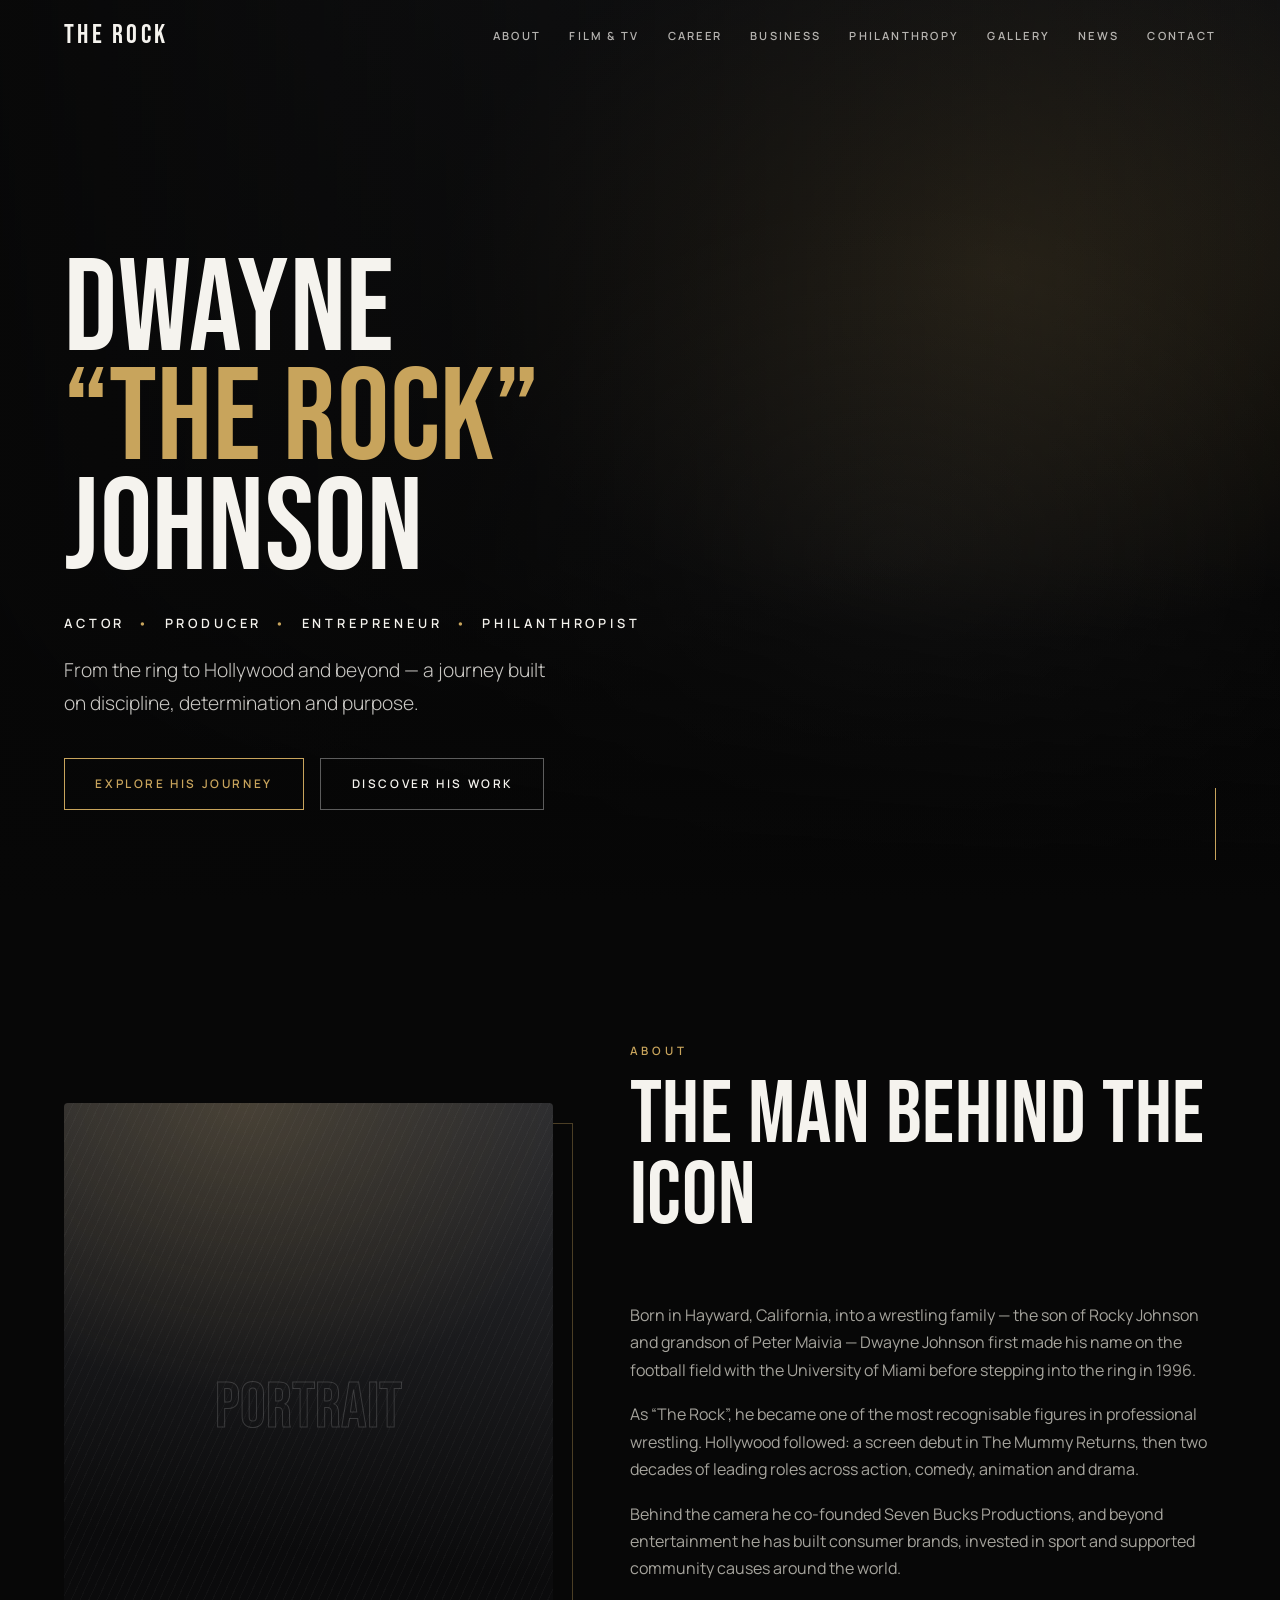
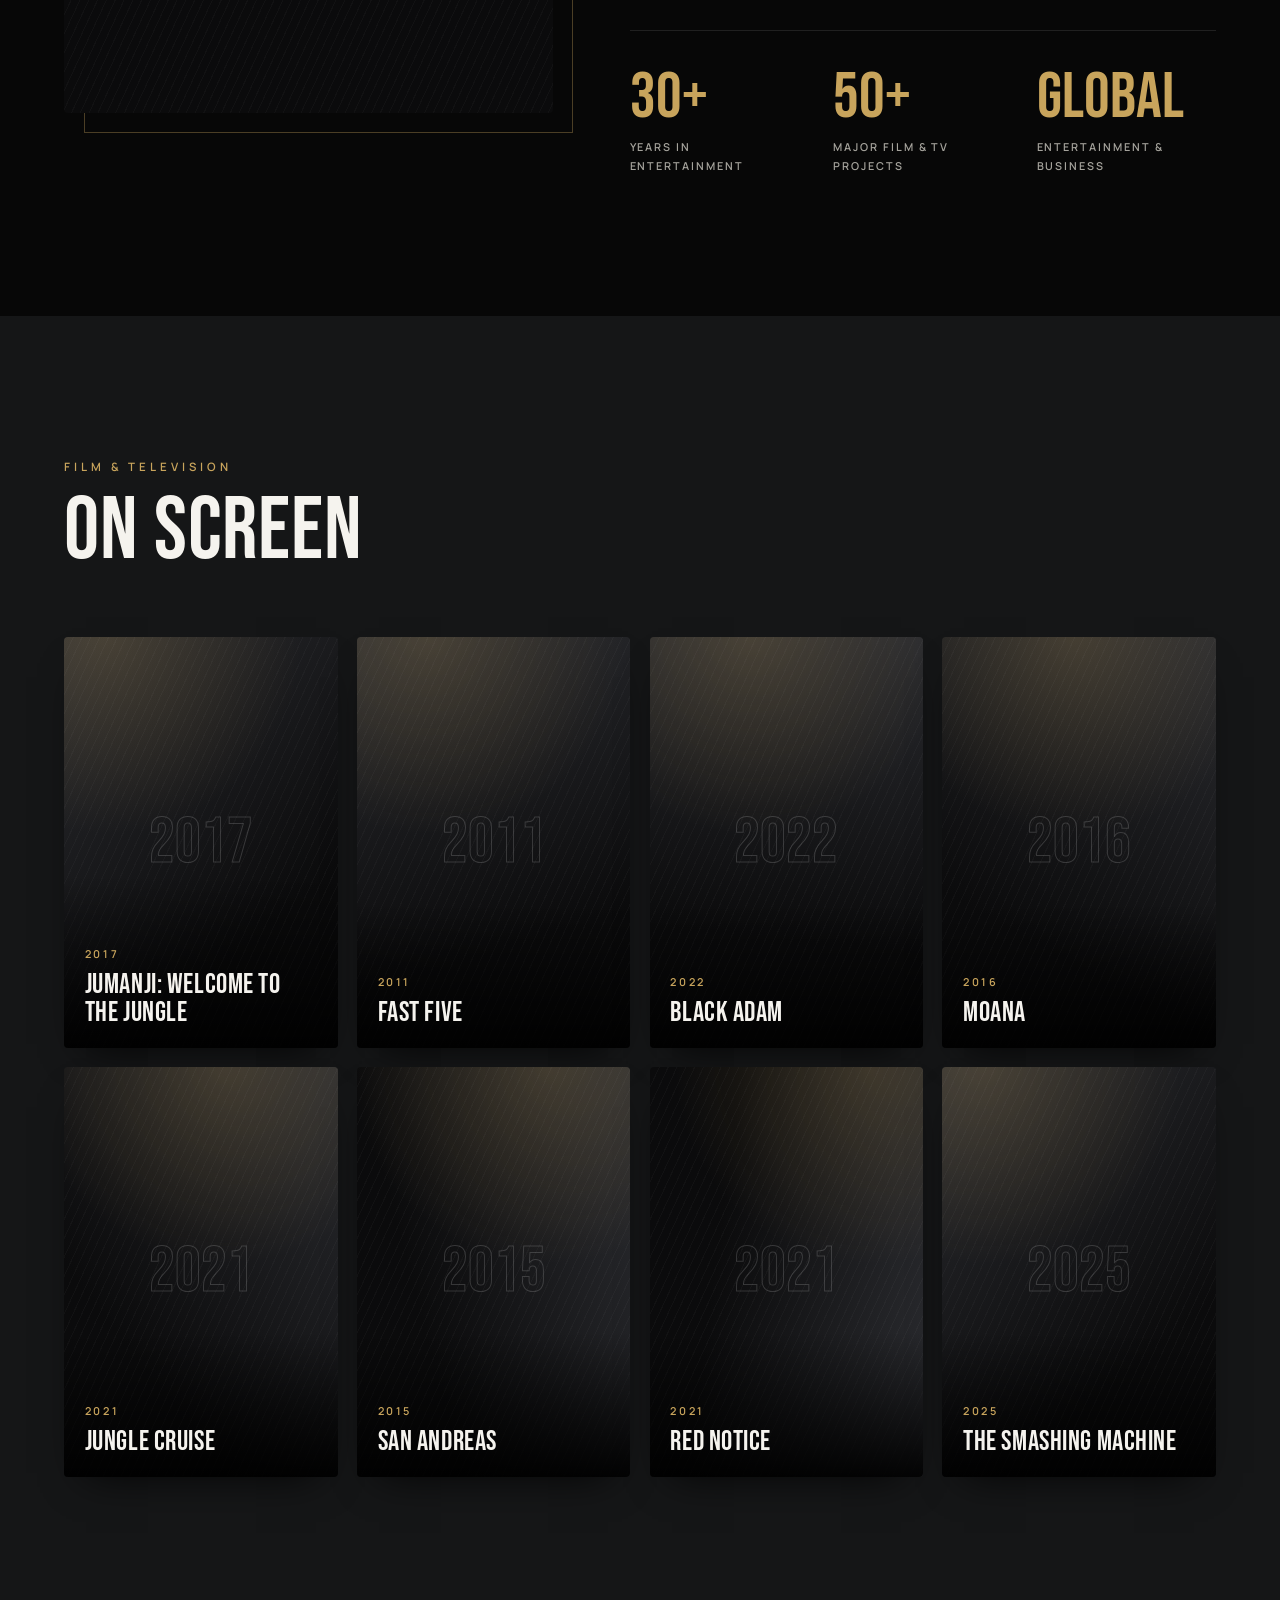
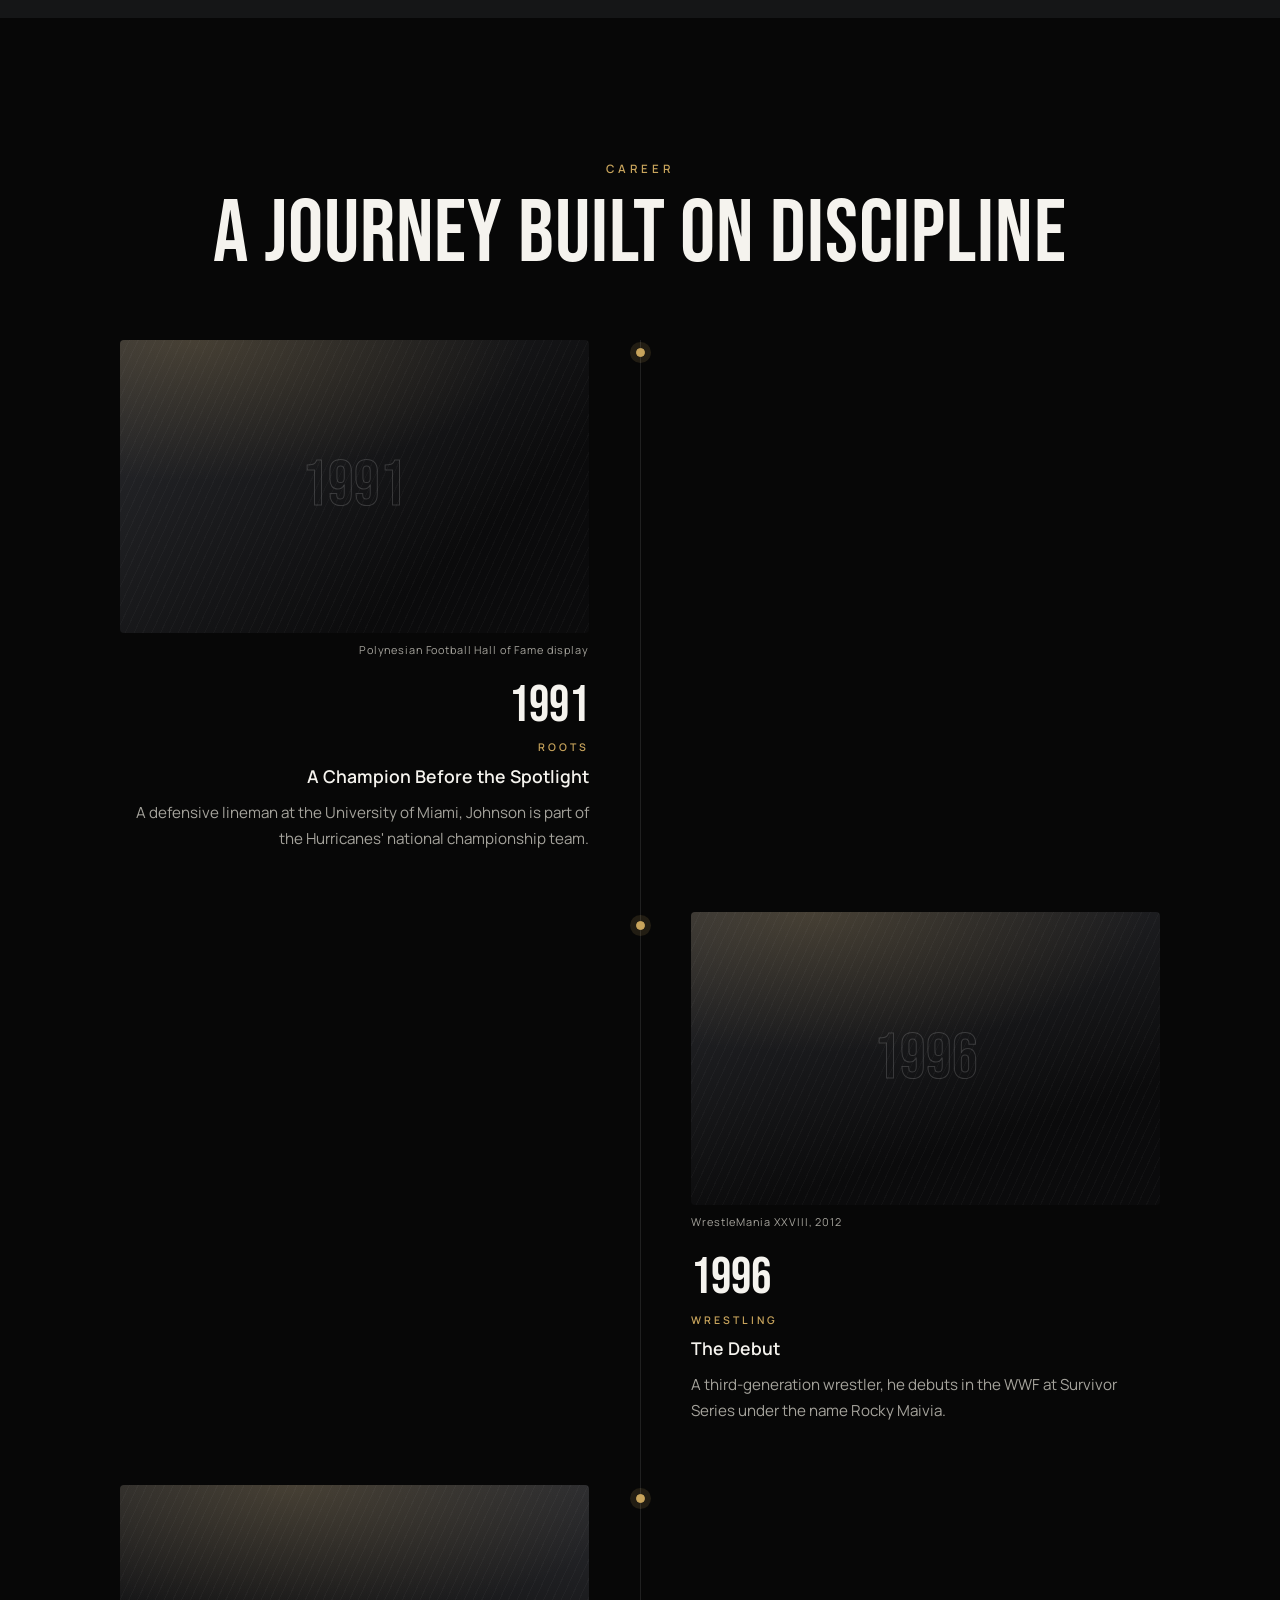
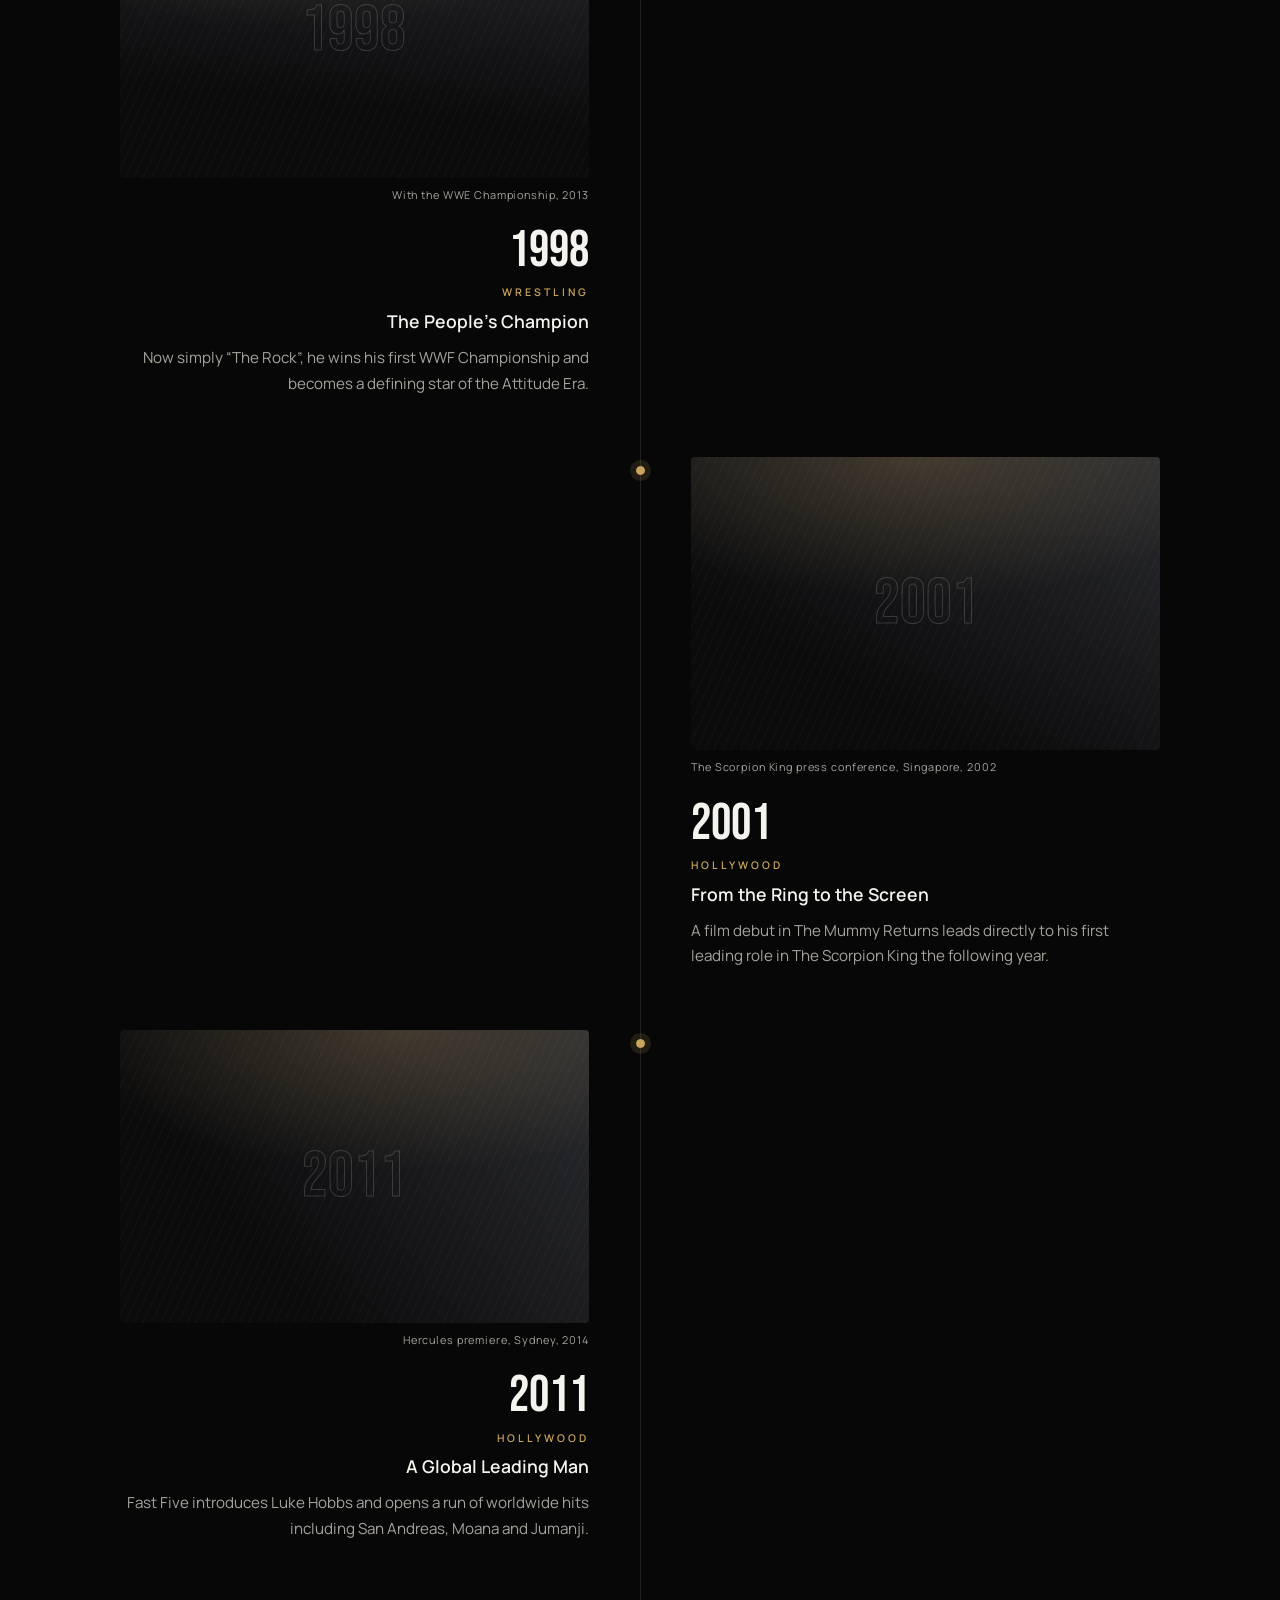
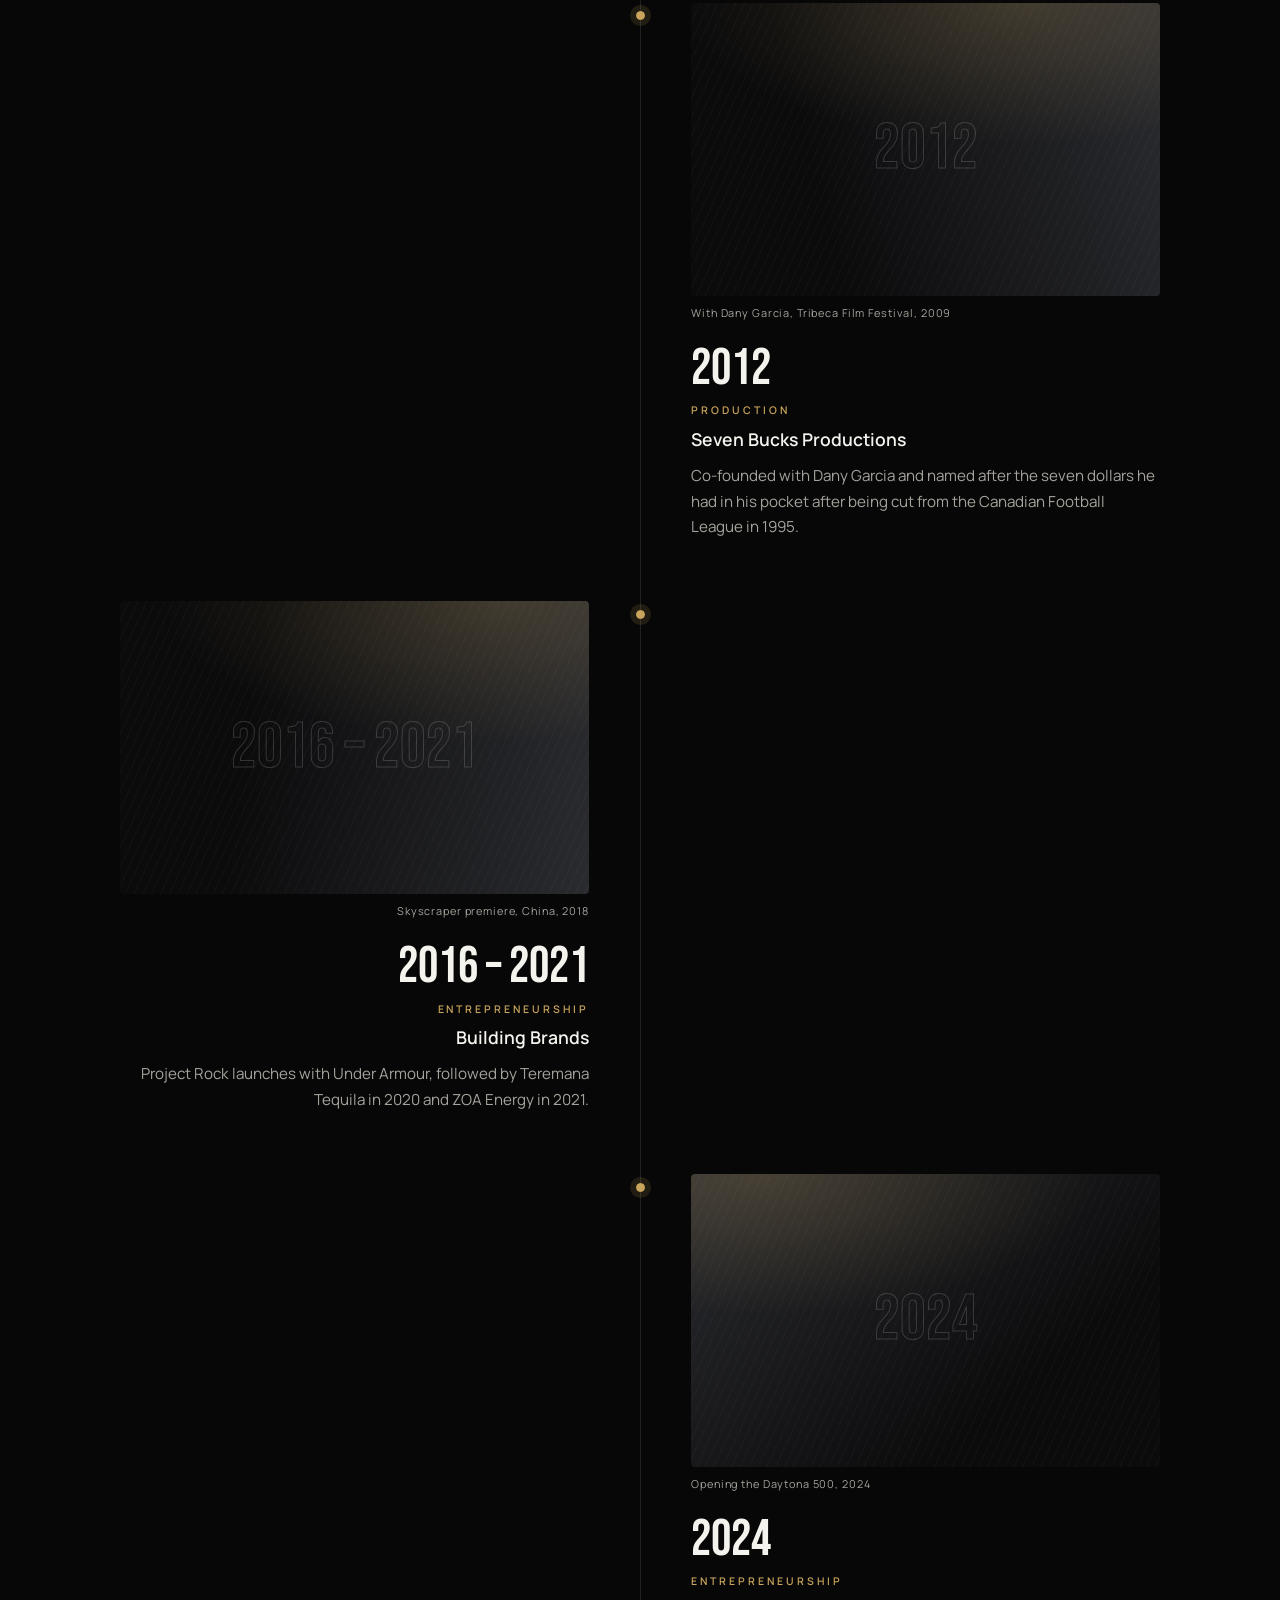
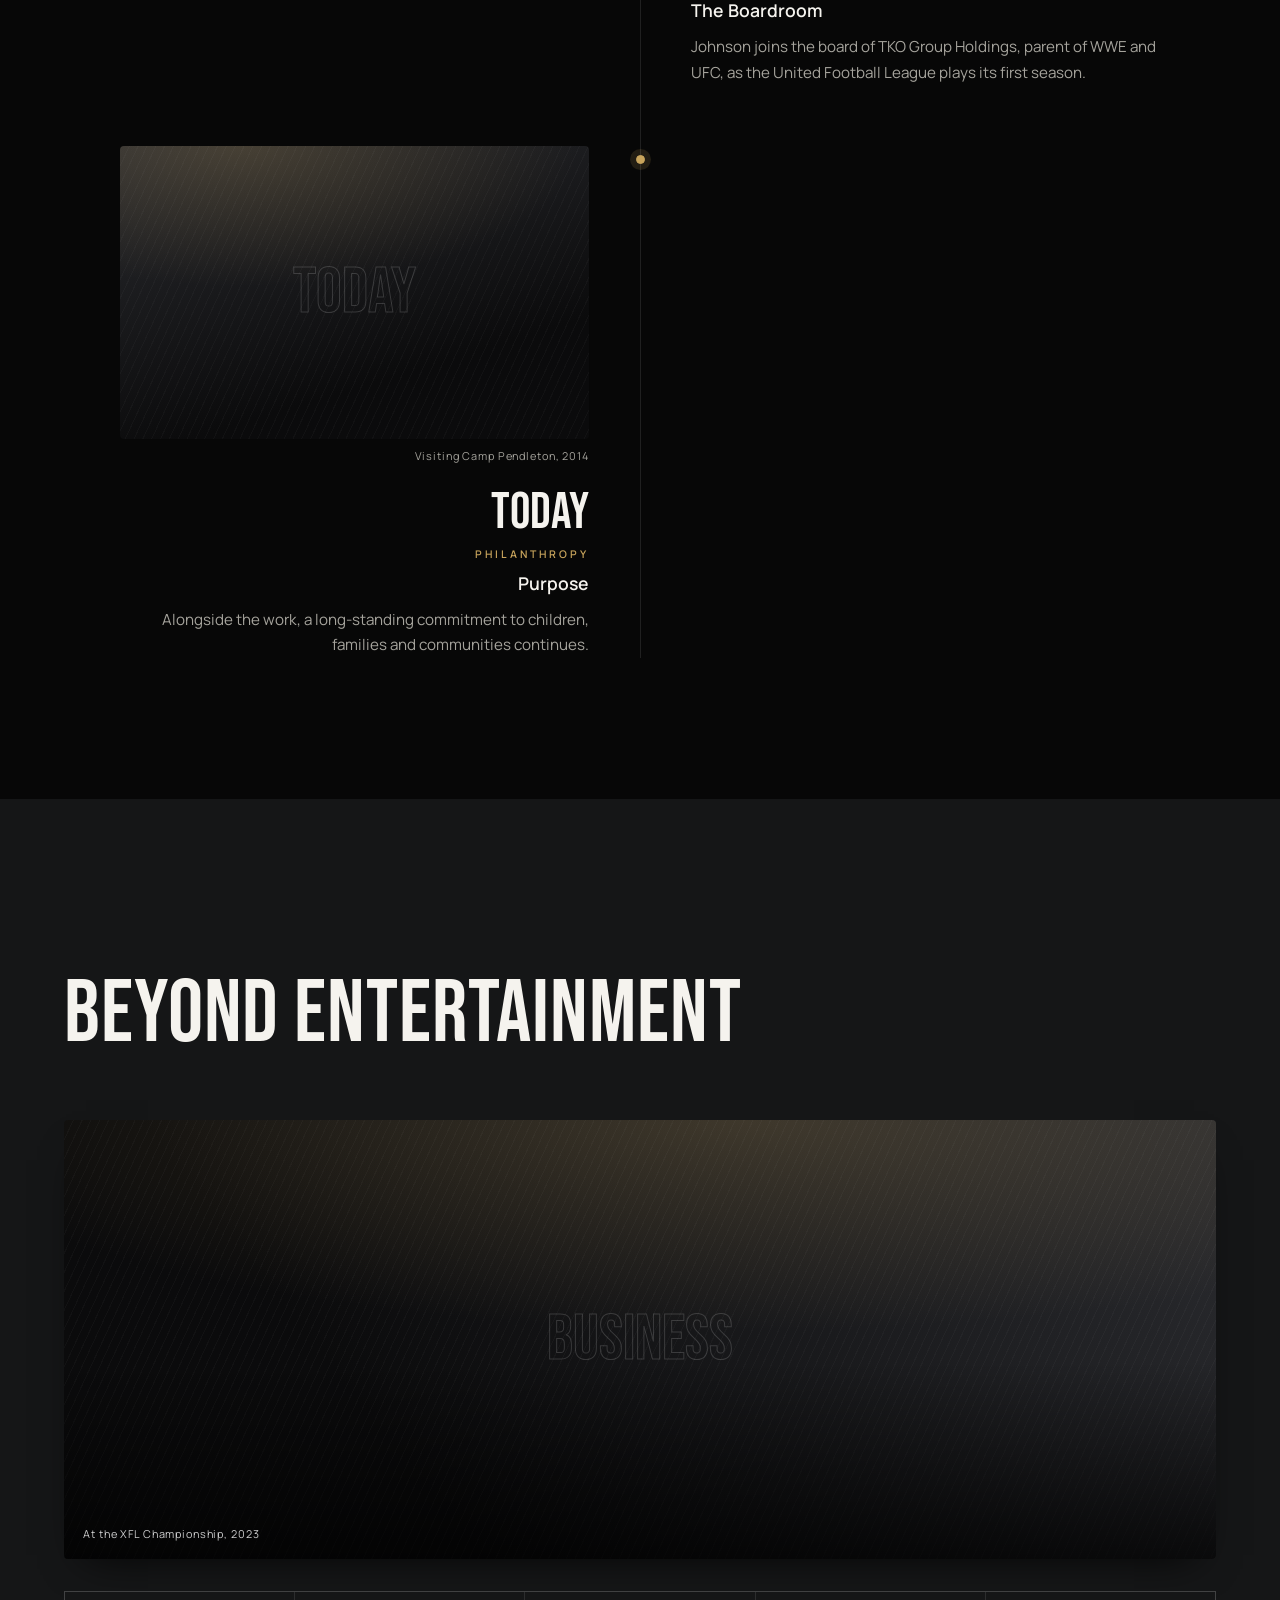
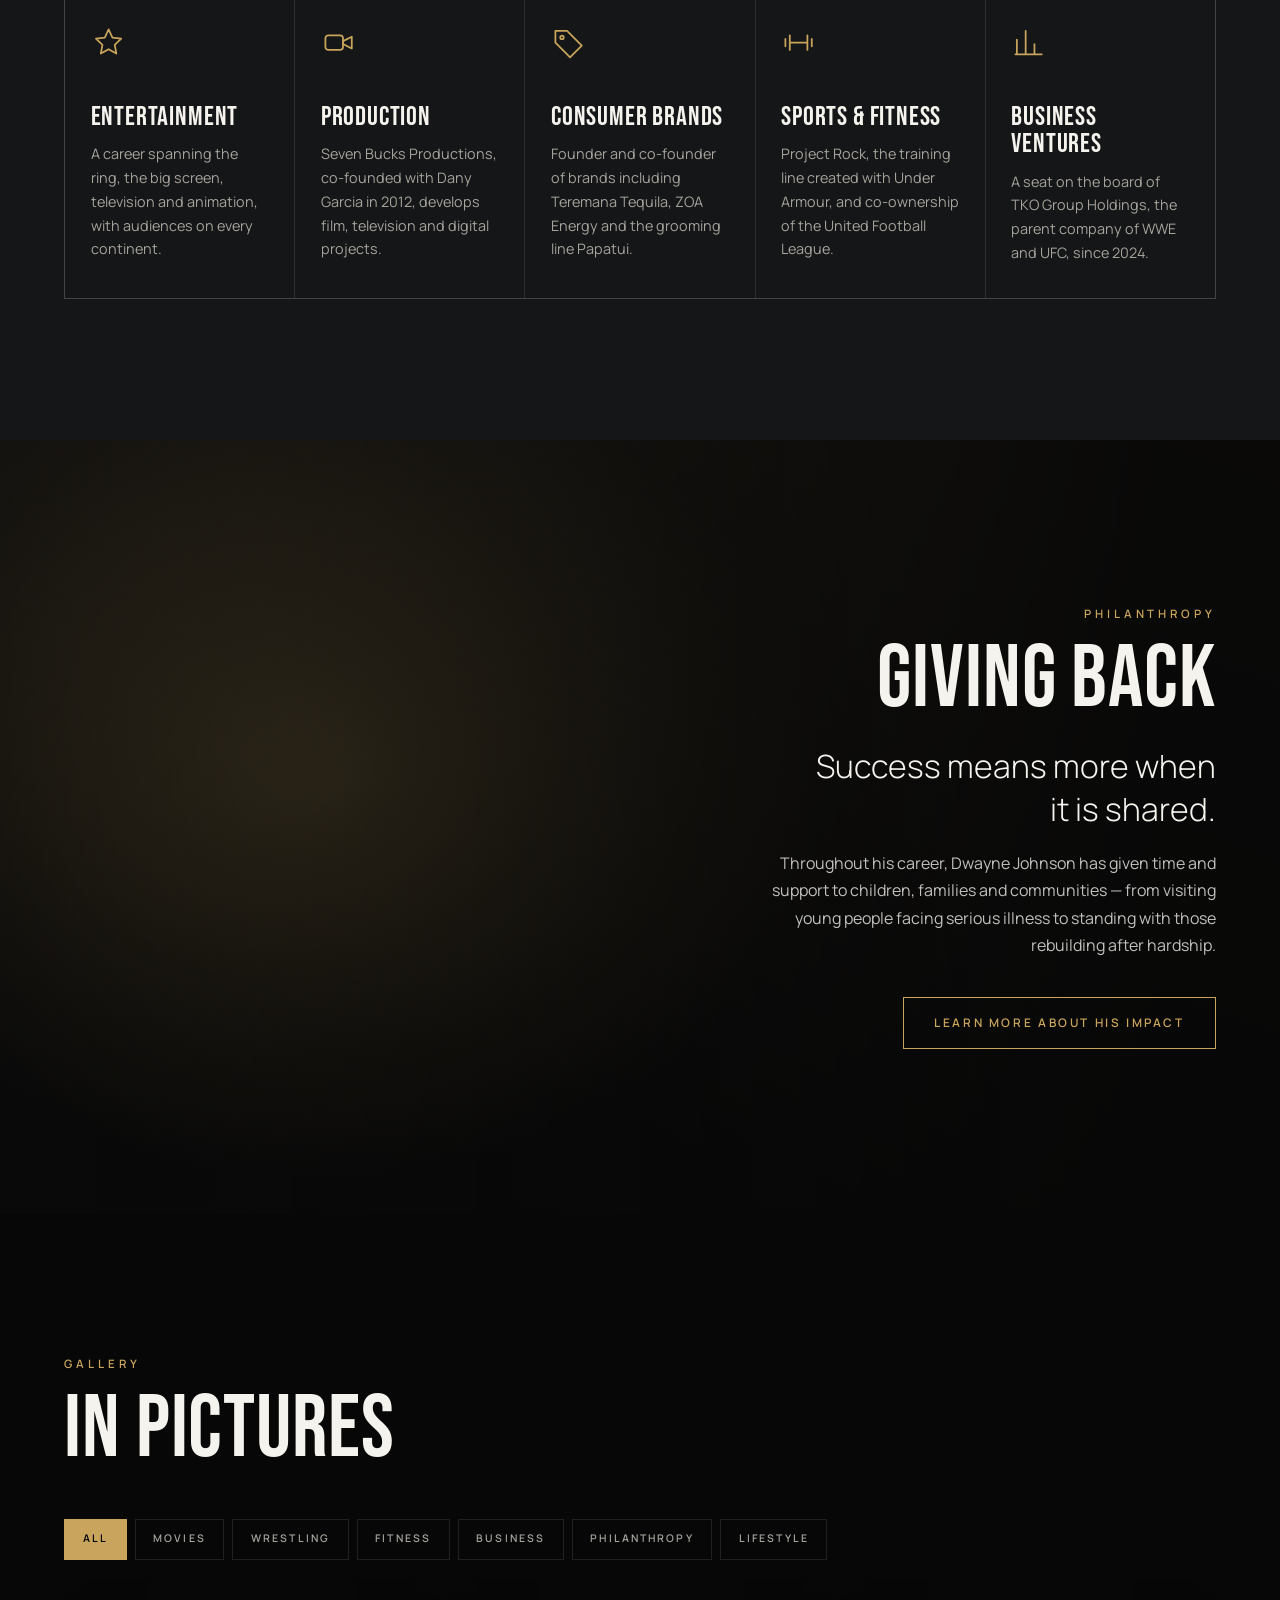
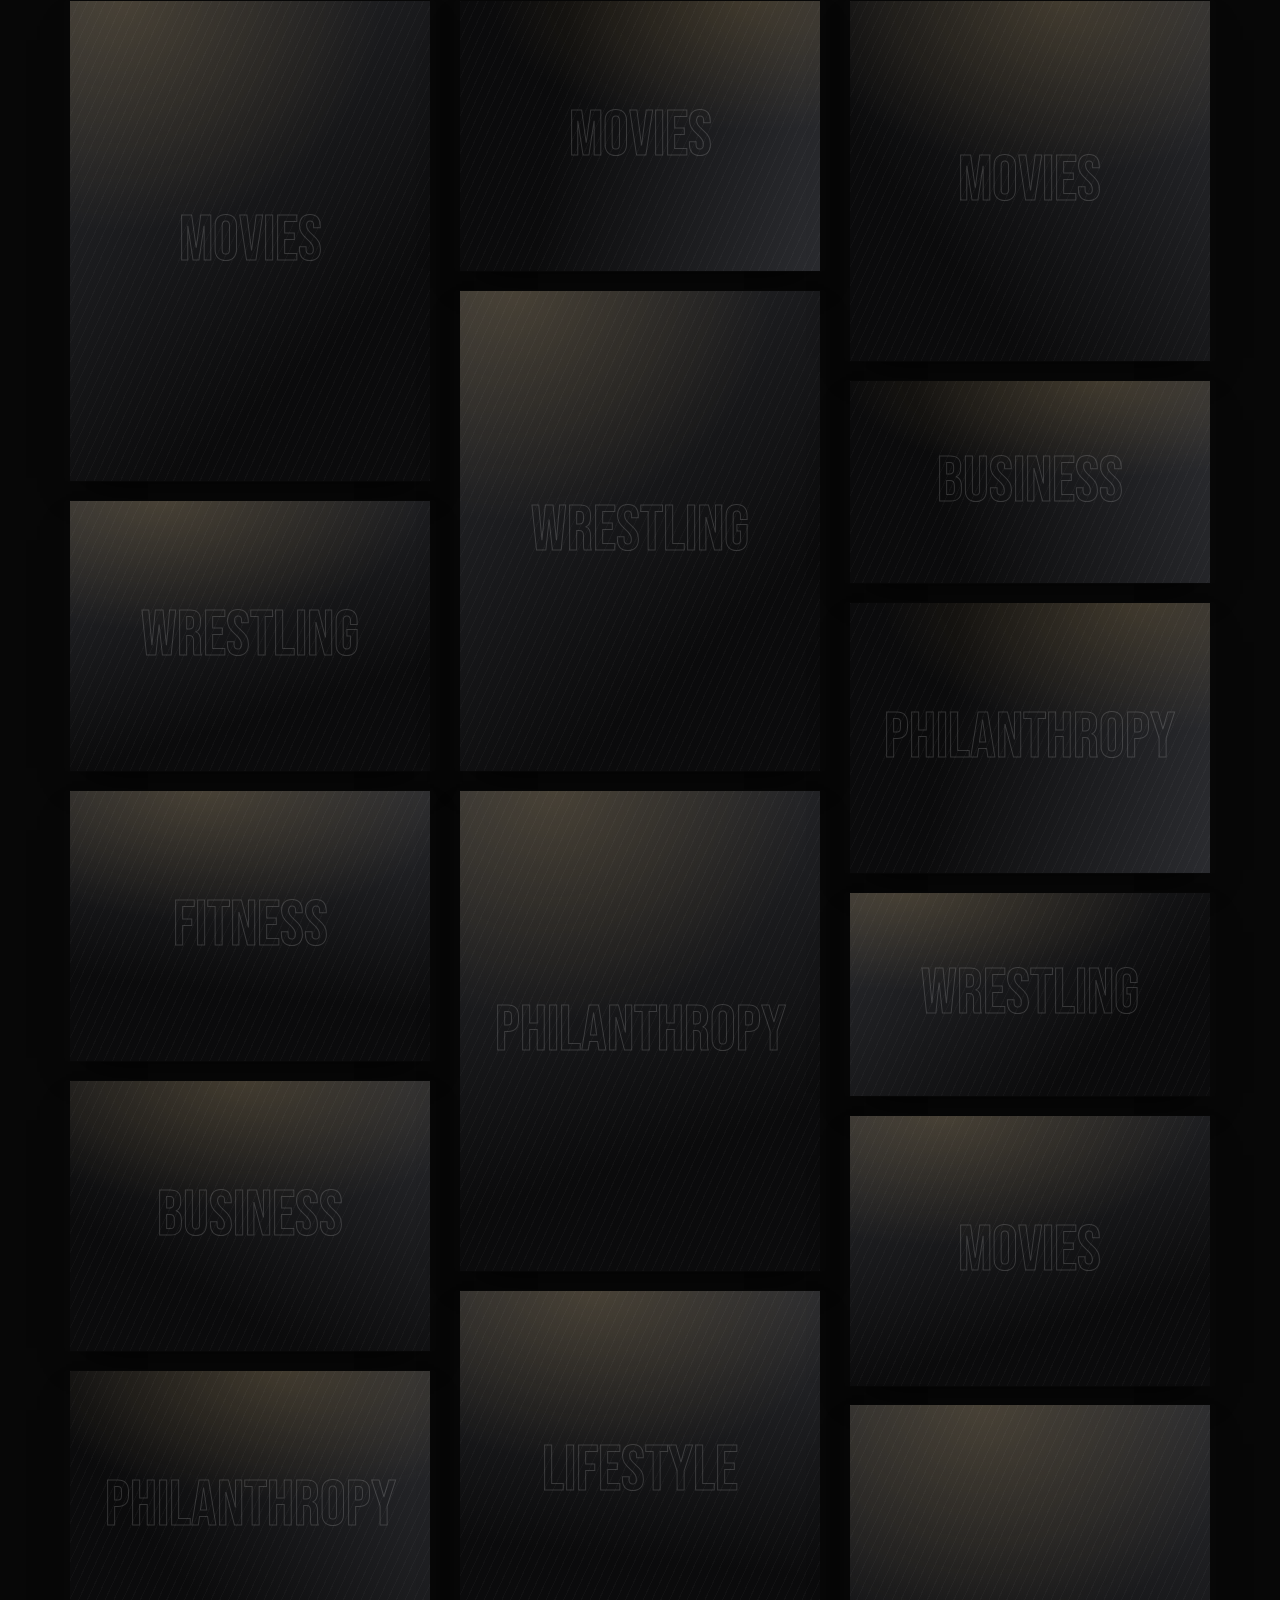
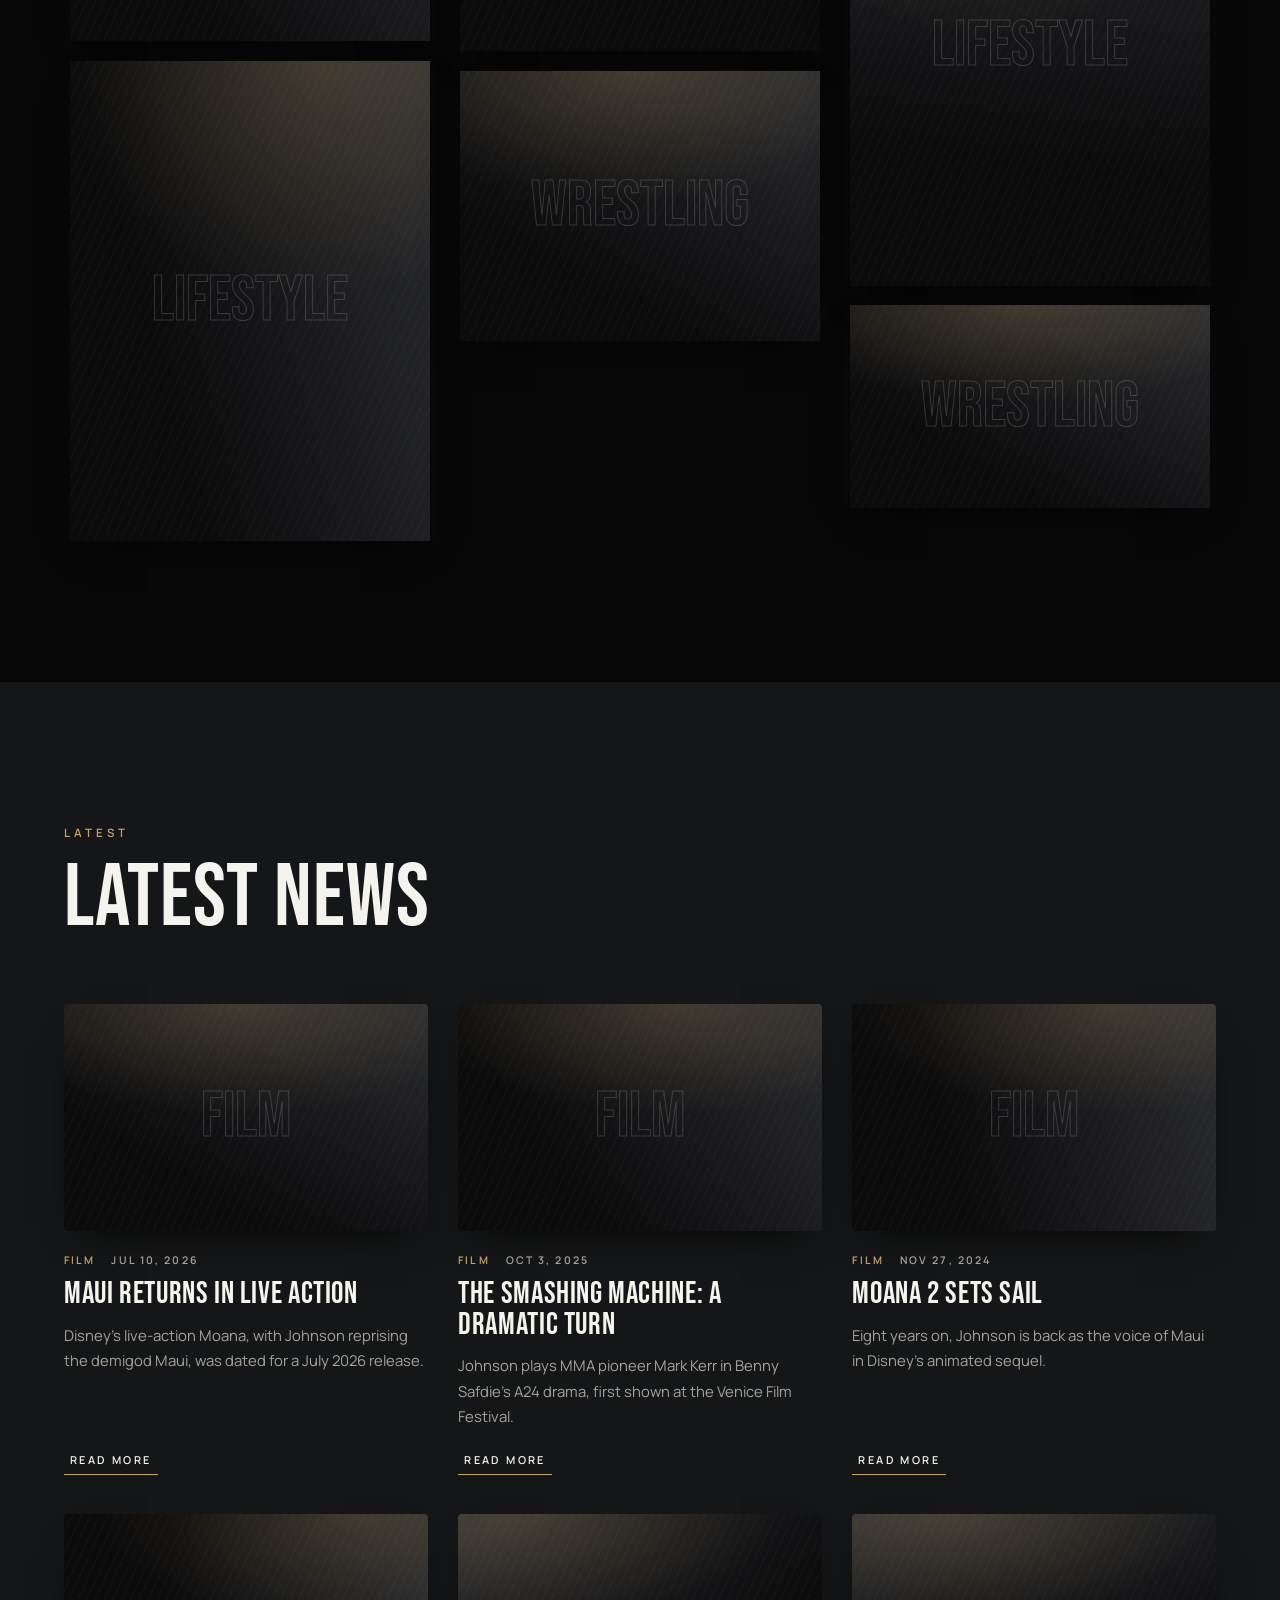
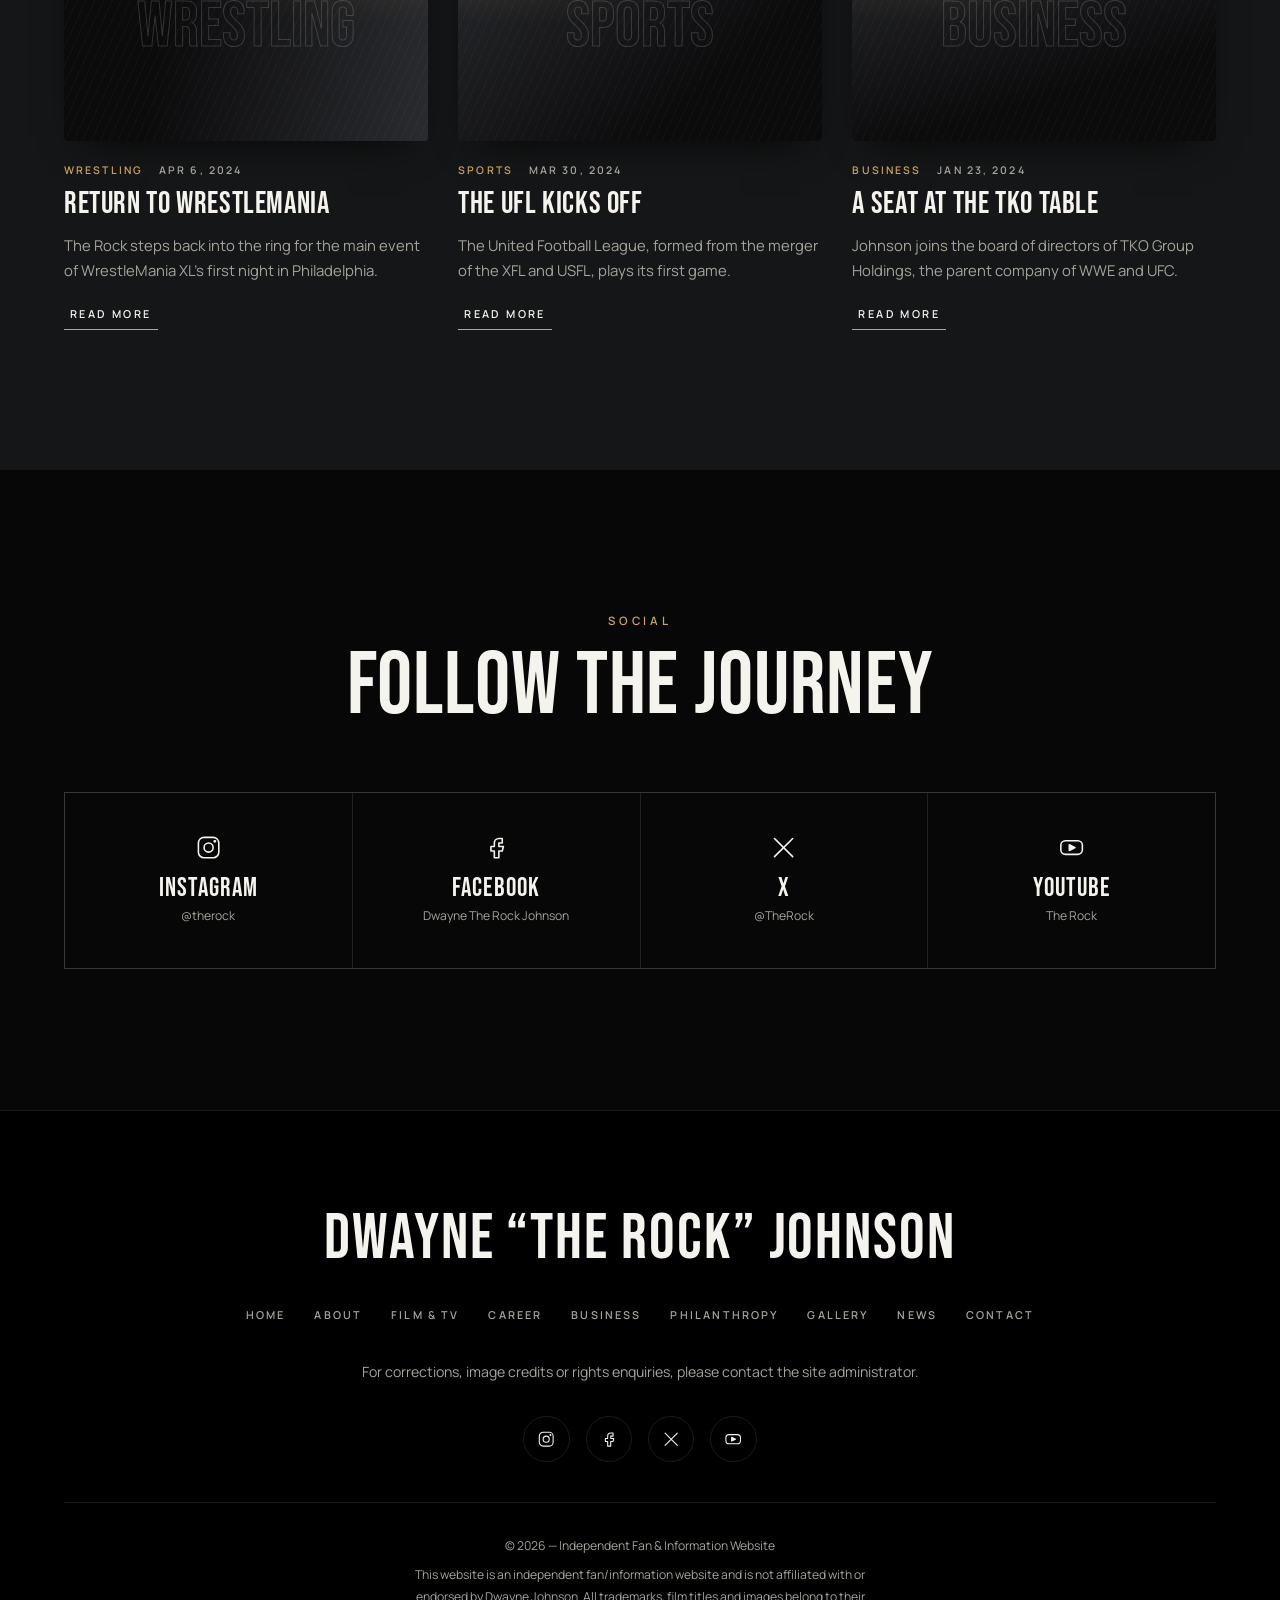
==== index.html @ ee28b2e9 "Add Dwayne Johnson fan and information website Static single-page site with content, licensed photo " ====
<!doctype html>
<html lang="en">
<head>
  <meta charset="utf-8">
  <meta name="viewport" content="width=device-width, initial-scale=1">
  <title>Dwayne “The Rock” Johnson — Independent Fan &amp; Information Website</title>
  <meta name="description" content="An independent fan and information website about Dwayne “The Rock” Johnson: actor, producer, entrepreneur and philanthropist. Films, career timeline, business ventures and more.">
  <meta name="theme-color" content="#070707">
  <meta property="og:type" content="website">
  <meta property="og:title" content="Dwayne “The Rock” Johnson — Independent Fan &amp; Information Website">
  <meta property="og:description" content="From the ring to Hollywood and beyond — a journey built on discipline, determination and purpose.">
  <link rel="preconnect" href="https://fonts.googleapis.com">
  <link rel="preconnect" href="https://fonts.gstatic.com" crossorigin>
  <link href="https://fonts.googleapis.com/css2?family=Bebas+Neue&family=Manrope:wght@300;400;500;600&display=swap" rel="stylesheet">
  <link rel="stylesheet" href="assets/css/styles.css">
  <script>document.documentElement.classList.add("js")</script>
</head>
<body>
  <a class="skip" href="#main">Skip to content</a>

  <header class="nav" id="nav">
    <a class="nav__brand" href="#home" aria-label="Dwayne “The Rock” Johnson — home">THE&nbsp;ROCK</a>
    <button class="nav__toggle" id="navToggle" aria-expanded="false" aria-controls="navMenu" aria-label="Menu"><span></span><span></span></button>
    <nav class="nav__menu" id="navMenu" aria-label="Primary">
      <a href="#about">About</a>
      <a href="#film">Film &amp; TV</a>
      <a href="#career">Career</a>
      <a href="#business">Business</a>
      <a href="#philanthropy">Philanthropy</a>
      <a href="#gallery">Gallery</a>
      <a href="#news">News</a>
      <a href="#contact">Contact</a>
    </nav>
  </header>

  <main id="main">
    <section class="hero" id="home">
      <div class="hero__bg" id="heroBg" aria-hidden="true"></div>
      <div class="hero__shade" aria-hidden="true"></div>
      <div class="hero__inner">
        <h1 class="hero__title">
          <span>Dwayne</span>
          <span class="gold">“The Rock”</span>
          <span>Johnson</span>
        </h1>
        <p class="hero__roles">Actor <i>•</i> Producer <i>•</i> Entrepreneur <i>•</i> Philanthropist</p>
        <p class="hero__lead">From the ring to Hollywood and beyond — a journey built on discipline, determination and purpose.</p>
        <div class="hero__cta">
          <a class="btn btn--gold" href="#career">Explore his journey</a>
          <a class="btn" href="#film">Discover his work</a>
        </div>
      </div>
      <a class="hero__scroll" href="#about" aria-label="Scroll to About"><span></span></a>
    </section>

    <section class="section" id="about">
      <div class="wrap about">
        <div class="about__media reveal" id="aboutMedia"></div>
        <div class="about__text">
          <p class="eyebrow reveal">About</p>
          <h2 class="title reveal">The man behind the icon</h2>
          <div id="aboutCopy" class="prose reveal"></div>
          <dl class="stats reveal" id="stats"></dl>
        </div>
      </div>
    </section>

    <section class="section section--alt" id="film">
      <div class="wrap">
        <p class="eyebrow reveal">Film &amp; Television</p>
        <h2 class="title reveal">On screen</h2>
        <div class="films" id="films"></div>
      </div>
    </section>

    <section class="section" id="career">
      <div class="wrap">
        <p class="eyebrow center reveal">Career</p>
        <h2 class="title center reveal">A journey built on discipline</h2>
        <ol class="timeline" id="timeline"></ol>
      </div>
    </section>

    <section class="section section--alt" id="business">
      <div class="wrap">
        <p class="eyebrow reveal">Business &amp; Entrepreneurship</p>
        <h2 class="title reveal">Beyond entertainment</h2>
        <figure class="biz__banner reveal" id="bizBanner"></figure>
        <div class="biz" id="biz"></div>
      </div>
    </section>

    <section class="impact" id="philanthropy">
      <div class="impact__bg" id="impactBg" aria-hidden="true"></div>
      <div class="impact__shade" aria-hidden="true"></div>
      <div class="wrap impact__inner">
        <p class="eyebrow reveal">Philanthropy</p>
        <h2 class="title reveal">Giving back</h2>
        <p class="impact__lead reveal" id="impactLead"></p>
        <p class="impact__text reveal" id="impactText"></p>
        <span class="reveal" id="impactCta"></span>
      </div>
    </section>

    <section class="section" id="gallery">
      <div class="wrap">
        <p class="eyebrow reveal">Gallery</p>
        <h2 class="title reveal">In pictures</h2>
        <div class="filters reveal" id="filters" role="group" aria-label="Filter gallery by category"></div>
        <div class="masonry" id="masonry"></div>
      </div>
    </section>

    <section class="section section--alt" id="news">
      <div class="wrap">
        <p class="eyebrow reveal">Latest</p>
        <h2 class="title reveal">Latest news</h2>
        <div class="news" id="newsGrid"></div>
      </div>
    </section>

    <section class="section follow" id="follow">
      <div class="wrap">
        <p class="eyebrow center reveal">Social</p>
        <h2 class="title center reveal">Follow the journey</h2>
        <ul class="social social--lg reveal" id="social"></ul>
      </div>
    </section>
  </main>

  <footer class="footer" id="contact">
    <div class="wrap">
      <p class="footer__name">Dwayne “The Rock” Johnson</p>
      <nav class="footer__nav" aria-label="Footer">
        <a href="#home">Home</a>
        <a href="#about">About</a>
        <a href="#film">Film &amp; TV</a>
        <a href="#career">Career</a>
        <a href="#business">Business</a>
        <a href="#philanthropy">Philanthropy</a>
        <a href="#gallery">Gallery</a>
        <a href="#news">News</a>
        <a href="#contact">Contact</a>
      </nav>
      <p class="footer__contact" id="footerContact"></p>
      <ul class="social" id="footerSocial"></ul>
      <p class="footer__legal" id="footerLegal"></p>
    </div>
  </footer>

  <a class="totop" id="toTop" href="#home" aria-label="Back to top">
    <svg viewBox="0 0 24 24" aria-hidden="true"><path d="M12 19V5M5 12l7-7 7 7"/></svg>
  </a>

  <dialog class="modal" id="modal" aria-label="Details">
    <button class="modal__close" id="modalClose" aria-label="Close">×</button>
    <div class="modal__body" id="modalBody"></div>
  </dialog>

  <noscript><p style="padding:2rem;text-align:center">This site needs JavaScript to display its content.</p></noscript>
  <script src="assets/js/content.js"></script>
  <script src="assets/js/main.js"></script>
</body>
</html>
---- assets/css/styles.css ----
:root {
  --black: #070707;
  --ink: #0d0d0e;
  --anth: #151617;
  --anth-2: #1e1f22;
  --line: rgba(255, 255, 255, .1);
  --white: #f5f3ee;
  --muted: #a5a39c;
  --gold: #c8a45c;
  --display: "Bebas Neue", "Arial Narrow", Impact, sans-serif;
  --body: "Manrope", system-ui, -apple-system, "Segoe UI", sans-serif;
  --ease: cubic-bezier(.2, .7, .2, 1);
  --gutter: clamp(1.25rem, 5vw, 4rem);
}

*, *::before, *::after { box-sizing: border-box; }
html { scroll-behavior: smooth; scroll-padding-top: 4.5rem; -webkit-text-size-adjust: 100%; }
body { margin: 0; background: var(--black); color: var(--white); font: 400 1rem/1.7 var(--body); -webkit-font-smoothing: antialiased; overflow-x: hidden; }
img { display: block; max-width: 100%; }
a { color: inherit; text-decoration: none; }
button { font: inherit; color: inherit; background: none; border: 0; cursor: pointer; }
h1, h2, h3, p, ol, ul, dl, dd { margin: 0; padding: 0; }
ol, ul { list-style: none; }
:focus-visible { outline: 2px solid var(--gold); outline-offset: 3px; }

.skip { position: absolute; left: -999px; top: 0; z-index: 100; padding: .75rem 1rem; background: var(--gold); color: #000; }
.skip:focus { left: 0; }
.wrap { width: min(100% - 2 * var(--gutter), 1320px); margin-inline: auto; }
.gold { color: var(--gold); }
.center { text-align: center; }

/* ---------- Shared pieces ---------- */
.section { padding: clamp(5rem, 11vw, 9.5rem) 0; }
.section--alt { background: var(--anth); }
.eyebrow { font-size: .72rem; font-weight: 600; letter-spacing: .34em; text-transform: uppercase; color: var(--gold); margin-bottom: 1rem; }
.title { font: 400 clamp(2.8rem, 7vw, 5.5rem)/.92 var(--display); letter-spacing: .01em; text-transform: uppercase; margin-bottom: clamp(2.5rem, 5vw, 4rem); }
.prose p { color: var(--muted); max-width: 58ch; }
.prose p + p { margin-top: 1.1rem; }

.btn { display: inline-flex; align-items: center; justify-content: center; min-height: 3.25rem; padding: 0 1.9rem; border: 1px solid rgba(255, 255, 255, .35); font-size: .74rem; font-weight: 600; letter-spacing: .22em; text-transform: uppercase; transition: background .35s var(--ease), color .35s var(--ease), border-color .35s var(--ease); }
.btn:hover { background: var(--white); border-color: var(--white); color: #000; }
.btn--gold { border-color: var(--gold); color: var(--gold); }
.btn--gold:hover { background: var(--gold); border-color: var(--gold); color: #000; }
.btn--sm { min-height: 2.6rem; padding: 0 1.2rem; font-size: .68rem; }

/* Image slot: shows the photo when one is set, otherwise a designed placeholder. */
.media { position: relative; overflow: hidden; background:
    radial-gradient(120% 80% at calc(15% + var(--i, 0) * 11%) 0%, rgba(200, 164, 92, .2), transparent 60%),
    linear-gradient(calc(140deg + var(--i, 0) * 23deg), #2a2b2f, #0b0b0c 72%); }
.media::after { content: ""; position: absolute; inset: 0; background: repeating-linear-gradient(115deg, rgba(255, 255, 255, .028) 0 1px, transparent 1px 8px); }
.media__label { position: absolute; inset: 50% 6% auto; transform: translateY(-50%); text-align: center; font: 400 clamp(2rem, 5vw, 4rem)/.9 var(--display); text-transform: uppercase; color: transparent; -webkit-text-stroke: 1px rgba(255, 255, 255, .16); }
.media img { position: absolute; inset: 0; z-index: 1; width: 100%; height: 100%; object-fit: cover; transition: transform .9s var(--ease); }
.credit { position: absolute; right: .6rem; bottom: .5rem; z-index: 3; font-size: .62rem; color: rgba(255, 255, 255, .6); }

/* Scroll reveal (only when JS is running) */
.js .reveal { opacity: 0; transform: translateY(26px); transition: opacity .9s var(--ease), transform .9s var(--ease); transition-delay: calc(var(--d, 0) * 90ms); }
.js .reveal.is-in { opacity: 1; transform: none; }

/* ---------- Navigation ---------- */
.nav { position: fixed; inset: 0 0 auto; z-index: 50; display: flex; align-items: center; justify-content: space-between; height: 4.5rem; padding: 0 var(--gutter); transition: background .4s, border-color .4s, height .4s; border-bottom: 1px solid transparent; }
.nav.is-solid { height: 3.9rem; background: rgba(7, 7, 7, .86); backdrop-filter: blur(14px); -webkit-backdrop-filter: blur(14px); border-color: var(--line); }
.nav__brand { font: 400 1.7rem/1 var(--display); letter-spacing: .12em; }
.nav__menu { display: flex; gap: clamp(1rem, 2.2vw, 2.2rem); }
.nav__menu a { position: relative; padding: .5rem 0; font-size: .7rem; font-weight: 600; letter-spacing: .2em; text-transform: uppercase; color: rgba(245, 243, 238, .72); transition: color .3s; }
.nav__menu a::after { content: ""; position: absolute; left: 0; right: 0; bottom: 0; height: 1px; background: var(--gold); transform: scaleX(0); transform-origin: left; transition: transform .4s var(--ease); }
.nav__menu a:hover, .nav__menu a.is-active { color: var(--white); }
.nav__menu a:hover::after, .nav__menu a.is-active::after { transform: scaleX(1); }
.nav__toggle { display: none; position: relative; z-index: 2; width: 2.75rem; height: 2.75rem; }
.nav__toggle span { position: absolute; left: .55rem; right: .55rem; height: 1px; background: var(--white); transition: transform .4s var(--ease), top .4s var(--ease); }
.nav__toggle span:first-child { top: 1.1rem; }
.nav__toggle span:last-child { top: 1.6rem; }
.nav__toggle[aria-expanded="true"] span { top: 1.35rem; }
.nav__toggle[aria-expanded="true"] span:first-child { transform: rotate(45deg); }
.nav__toggle[aria-expanded="true"] span:last-child { transform: rotate(-45deg); }

@media (max-width: 1020px) {
  .nav__toggle { display: block; }
  .nav__brand { position: relative; z-index: 2; }
  .nav__menu { position: fixed; inset: 0; flex-direction: column; justify-content: center; gap: .4rem; padding: 5rem var(--gutter) 3rem; background: rgba(7, 7, 7, .97); opacity: 0; visibility: hidden; transition: opacity .4s var(--ease), visibility .4s; }
  .nav__menu a { font: 400 clamp(2.2rem, 9vw, 3.4rem)/1.15 var(--display); letter-spacing: .04em; color: var(--white); transform: translateY(14px); opacity: 0; transition: transform .5s var(--ease), opacity .5s var(--ease), color .3s; }
  .nav__menu a::after { display: none; }
  .nav__menu a:hover { color: var(--gold); }
  .nav.is-open .nav__menu { opacity: 1; visibility: visible; }
  .nav.is-open .nav__menu a { transform: none; opacity: 1; }
}

/* ---------- Hero ---------- */
.hero { position: relative; display: flex; align-items: flex-end; min-height: 100vh; min-height: 100svh; padding: 7rem var(--gutter) clamp(4.5rem, 10vh, 7rem); overflow: hidden; }
.hero__bg { position: absolute; inset: -6% 0; background:
    radial-gradient(70% 60% at 78% 32%, rgba(200, 164, 92, .2), transparent 62%),
    radial-gradient(50% 50% at 70% 60%, rgba(255, 255, 255, .06), transparent 70%),
    linear-gradient(160deg, #1b1c1f, #070707 65%);
  will-change: transform; }
.hero__bg img { width: 100%; height: 100%; object-fit: cover; object-position: 70% 20%; }
.hero__shade { position: absolute; inset: 0; background:
    linear-gradient(90deg, rgba(7, 7, 7, .92) 0%, rgba(7, 7, 7, .55) 45%, rgba(7, 7, 7, .15) 100%),
    linear-gradient(0deg, var(--black) 0%, transparent 38%); }
.hero__inner { position: relative; width: min(100%, 1320px); margin-inline: auto; }
.hero__title { font: 400 clamp(4rem, 13.5vw, 12rem)/.84 var(--display); letter-spacing: .005em; text-transform: uppercase; }
.hero__title span { display: block; }
.hero__roles { margin-top: 1.8rem; font-size: clamp(.66rem, 1.5vw, .8rem); font-weight: 600; letter-spacing: .3em; text-transform: uppercase; }
.hero__roles i { font-style: normal; color: var(--gold); margin: 0 .5em; }
.hero__lead { margin-top: 1.2rem; max-width: 46ch; font-size: clamp(1rem, 1.6vw, 1.2rem); font-weight: 300; color: rgba(245, 243, 238, .82); }
.hero__cta { display: flex; flex-wrap: wrap; gap: 1rem; margin-top: 2.4rem; }
.hero__scroll { position: absolute; right: var(--gutter); bottom: 2.5rem; width: 1px; height: 4.5rem; background: var(--line); overflow: hidden; }
.hero__scroll span { position: absolute; inset: 0; background: var(--gold); animation: drip 2.4s var(--ease) infinite; }
@keyframes drip { 0% { transform: translateY(-100%); } 60%, 100% { transform: translateY(100%); } }

.js .hero__title span, .js .hero__roles, .js .hero__lead, .js .hero__cta { opacity: 0; transform: translateY(30px); animation: rise 1.1s var(--ease) forwards; }
.js .hero__title span:nth-child(1) { animation-delay: .15s; }
.js .hero__title span:nth-child(2) { animation-delay: .3s; }
.js .hero__title span:nth-child(3) { animation-delay: .45s; }
.js .hero__roles { animation-delay: .75s; }
.js .hero__lead { animation-delay: .9s; }
.js .hero__cta { animation-delay: 1.05s; }
@keyframes rise { to { opacity: 1; transform: none; } }

/* ---------- About ---------- */
.about { display: grid; grid-template-columns: minmax(0, 5fr) minmax(0, 6fr); gap: clamp(2.5rem, 6vw, 6rem); align-items: center; }
.about__media .media { aspect-ratio: 4 / 5; }
.about__media { position: relative; }
.about__media::before { content: ""; position: absolute; inset: 1.25rem -1.25rem -1.25rem 1.25rem; border: 1px solid rgba(200, 164, 92, .35); pointer-events: none; }
.stats { display: grid; grid-template-columns: repeat(3, 1fr); gap: 1.5rem; margin-top: 3rem; padding-top: 2.2rem; border-top: 1px solid var(--line); }
.stats dt { font: 400 clamp(2.6rem, 5vw, 4.2rem)/1 var(--display); color: var(--gold); font-variant-numeric: tabular-nums; }
.stats dd { margin-top: .5rem; font-size: .68rem; font-weight: 600; letter-spacing: .18em; text-transform: uppercase; color: var(--muted); }
@media (max-width: 860px) {
  .about { grid-template-columns: 1fr; }
  .about__media { margin-right: 1.25rem; }
}
@media (max-width: 480px) { .stats { grid-template-columns: 1fr 1fr; } }

/* ---------- Films ---------- */
.films { display: grid; grid-template-columns: repeat(4, 1fr); gap: clamp(.75rem, 1.5vw, 1.4rem); }
.film { position: relative; overflow: hidden; }
.film .media { aspect-ratio: 2 / 3; transition: transform .9s var(--ease); }
.film__info { position: absolute; inset: auto 0 0; z-index: 2; padding: 4rem 1.3rem 1.3rem; background: linear-gradient(0deg, rgba(0, 0, 0, .92), transparent); }
.film__year { font-size: .68rem; font-weight: 600; letter-spacing: .24em; color: var(--gold); }
.film__title { font: 400 clamp(1.5rem, 2.2vw, 2rem)/1 var(--display); letter-spacing: .02em; text-transform: uppercase; margin-top: .3rem; }
.film__more { display: grid; grid-template-rows: 0fr; opacity: 0; transition: grid-template-rows .5s var(--ease), opacity .5s var(--ease); }
.film__more > div { overflow: hidden; }
.film__role { margin: .6rem 0 1rem; font-size: .85rem; color: rgba(245, 243, 238, .8); }
.film:hover .media, .film:focus-within .media { transform: scale(1.05); }
.film:hover .film__more, .film:focus-within .film__more { grid-template-rows: 1fr; opacity: 1; }
@media (hover: none) { .film__more { grid-template-rows: 1fr; opacity: 1; } }
@media (max-width: 1020px) { .films { grid-template-columns: repeat(2, 1fr); } }
@media (max-width: 460px) { .films { grid-template-columns: 1fr; } .film .media { aspect-ratio: 4 / 5; } }

/* ---------- Timeline ---------- */
.timeline { position: relative; max-width: 1040px; margin-inline: auto; --p: 0; }
.timeline::before, .timeline::after { content: ""; position: absolute; left: 50%; top: 0; width: 1px; }
.timeline::before { bottom: 0; background: var(--line); }
.timeline::after { height: calc(var(--p) * 100%); background: var(--gold); }
.tl { position: relative; width: 50%; padding: 0 3.2rem 3.8rem 0; text-align: right; }
.tl:nth-child(even) { margin-left: 50%; padding: 0 0 3.8rem 3.2rem; text-align: left; }
.tl:last-child { padding-bottom: 0; }
.tl::before { content: ""; position: absolute; top: .55rem; right: -5px; z-index: 1; width: 9px; height: 9px; border-radius: 50%; background: var(--black); border: 1px solid var(--gold); transition: background .6s .2s, box-shadow .6s .2s; }
.tl:nth-child(even)::before { right: auto; left: -4px; }
.tl.is-in::before { background: var(--gold); box-shadow: 0 0 0 6px rgba(200, 164, 92, .14); }
.tl__year { font: 400 clamp(2.2rem, 4vw, 3.2rem)/1 var(--display); }
.tl__phase { display: block; margin: .5rem 0 .3rem; font-size: .66rem; font-weight: 600; letter-spacing: .28em; text-transform: uppercase; color: var(--gold); }
.tl__title { font-size: 1.1rem; font-weight: 600; }
.tl__text { margin-top: .5rem; color: var(--muted); font-size: .95rem; }
@media (max-width: 760px) {
  .timeline::before, .timeline::after { left: 4px; }
  .tl, .tl:nth-child(even) { width: 100%; margin-left: 0; padding: 0 0 3rem 2.2rem; text-align: left; }
  .tl::before, .tl:nth-child(even)::before { left: 0; right: auto; }
}

/* ---------- Business ---------- */
.biz { display: grid; grid-template-columns: repeat(5, 1fr); gap: 1px; background: var(--line); border: 1px solid var(--line); }
.biz__card { position: relative; padding: clamp(1.8rem, 2.6vw, 2.6rem) clamp(1.3rem, 2vw, 2rem); background: var(--anth); transition: background .5s var(--ease); }
.biz__card::after { content: ""; position: absolute; left: 0; right: 0; top: 0; height: 2px; background: var(--gold); transform: scaleX(0); transform-origin: left; transition: transform .6s var(--ease); }
.biz__card:hover { background: var(--anth-2); }
.biz__card:hover::after { transform: scaleX(1); }
.biz__card svg { width: 2.2rem; height: 2.2rem; fill: none; stroke: var(--gold); stroke-width: 1.2; stroke-linecap: round; stroke-linejoin: round; transition: transform .6s var(--ease); }
.biz__card:hover svg { transform: translateY(-5px); }
.biz__card h3 { margin: 2.2rem 0 .7rem; font: 400 1.7rem/1 var(--display); letter-spacing: .03em; text-transform: uppercase; }
.biz__card p { color: var(--muted); font-size: .9rem; line-height: 1.65; }
@media (max-width: 1100px) { .biz { grid-template-columns: repeat(2, 1fr); } .biz__card:last-child { grid-column: 1 / -1; } }
@media (max-width: 560px) { .biz { grid-template-columns: 1fr; } }

/* ---------- Philanthropy ---------- */
.impact { position: relative; display: flex; align-items: center; min-height: 86vh; padding: clamp(5rem, 11vw, 9rem) 0; overflow: hidden; }
.impact__bg { position: absolute; inset: -8% 0; background:
    radial-gradient(60% 70% at 25% 40%, rgba(200, 164, 92, .26), transparent 65%),
    linear-gradient(200deg, #2a251c, #0a0a0a 70%);
  will-change: transform; }
.impact__bg img { width: 100%; height: 100%; object-fit: cover; }
.impact__shade { position: absolute; inset: 0; background: linear-gradient(270deg, rgba(7, 7, 7, .9) 10%, rgba(7, 7, 7, .45) 70%, rgba(7, 7, 7, .25)); }
.impact__inner { position: relative; display: flex; flex-direction: column; align-items: flex-end; text-align: right; }
.impact .title { margin-bottom: 1.5rem; }
.impact__lead { font-size: clamp(1.3rem, 2.6vw, 2rem); font-weight: 300; line-height: 1.35; max-width: 22ch; }
.impact__text { margin: 1.2rem 0 2.4rem; max-width: 46ch; color: rgba(245, 243, 238, .78); }

/* ---------- Gallery ---------- */
.filters { display: flex; flex-wrap: wrap; gap: .5rem; margin: -1rem 0 2.5rem; }
.filters button { padding: .65rem 1.1rem; border: 1px solid var(--line); font-size: .66rem; font-weight: 600; letter-spacing: .2em; text-transform: uppercase; color: var(--muted); transition: color .3s, border-color .3s, background .3s; }
.filters button:hover { color: var(--white); border-color: rgba(255, 255, 255, .4); }
.filters button[aria-pressed="true"] { color: #000; background: var(--gold); border-color: var(--gold); }
.masonry { columns: 3; column-gap: clamp(.75rem, 1.4vw, 1.2rem); }
.shot { position: relative; display: block; width: 100%; margin-bottom: clamp(.75rem, 1.4vw, 1.2rem); break-inside: avoid; overflow: hidden; text-align: left; }
.shot[hidden] { display: none; }
.shot .media { transition: transform .9s var(--ease); }
.shot__over { position: absolute; inset: 0; z-index: 2; display: flex; flex-direction: column; justify-content: flex-end; gap: .2rem; padding: 1.3rem; background: rgba(0, 0, 0, .6); opacity: 0; transition: opacity .5s var(--ease); }
.shot__cat { font-size: .64rem; font-weight: 600; letter-spacing: .24em; text-transform: uppercase; color: var(--gold); }
.shot__title { font: 400 1.7rem/1 var(--display); letter-spacing: .02em; text-transform: uppercase; }
.shot__zoom { position: absolute; top: 1rem; right: 1rem; width: 2.6rem; height: 2.6rem; display: grid; place-items: center; border: 1px solid rgba(255, 255, 255, .5); border-radius: 50%; }
.shot__zoom svg { width: 1rem; height: 1rem; fill: none; stroke: currentColor; stroke-width: 1.5; stroke-linecap: round; }
.shot:hover .media, .shot:focus-visible .media { transform: scale(1.05); }
.shot:hover .shot__over, .shot:focus-visible .shot__over { opacity: 1; }
@media (hover: none) { .shot__over { opacity: 1; background: linear-gradient(0deg, rgba(0, 0, 0, .8), transparent 55%); } }
@media (max-width: 900px) { .masonry { columns: 2; } }
@media (max-width: 480px) { .masonry { columns: 1; } }

/* ---------- News ---------- */
.news { display: grid; grid-template-columns: repeat(3, 1fr); gap: clamp(2rem, 3vw, 3rem) clamp(1.2rem, 2.4vw, 2.4rem); }
.post { display: flex; flex-direction: column; }
.post__media { overflow: hidden; }
.post .media { aspect-ratio: 16 / 10; transition: transform .9s var(--ease); }
.post:hover .media { transform: scale(1.04); }
.post__meta { display: flex; gap: 1rem; margin: 1.3rem 0 .6rem; font-size: .66rem; font-weight: 600; letter-spacing: .2em; text-transform: uppercase; color: var(--muted); }
.post__meta span:first-child { color: var(--gold); }
.post h3 { font: 400 clamp(1.7rem, 2.4vw, 2.1rem)/1 var(--display); letter-spacing: .02em; text-transform: uppercase; }
.post p { margin: .8rem 0 1.3rem; color: var(--muted); font-size: .93rem; flex: 1; }
.link { align-self: flex-start; padding-bottom: .3rem; border-bottom: 1px solid var(--gold); font-size: .68rem; font-weight: 600; letter-spacing: .22em; text-transform: uppercase; transition: color .3s; }
.link:hover { color: var(--gold); }
@media (max-width: 960px) { .news { grid-template-columns: repeat(2, 1fr); } }
@media (max-width: 600px) { .news { grid-template-columns: 1fr; } }

/* ---------- Social + footer ---------- */
.social { display: flex; flex-wrap: wrap; justify-content: center; gap: 1rem; }
.social a { display: grid; place-items: center; width: 2.9rem; height: 2.9rem; border: 1px solid var(--line); border-radius: 50%; transition: border-color .4s, color .4s, transform .4s var(--ease); }
.social a:hover { border-color: var(--gold); color: var(--gold); transform: translateY(-3px); }
.social svg { width: 1.15rem; height: 1.15rem; fill: none; stroke: currentColor; stroke-width: 1.4; stroke-linecap: round; stroke-linejoin: round; }
.social--lg { gap: 1px; background: var(--line); border: 1px solid var(--line); display: grid; grid-template-columns: repeat(4, 1fr); }
.social--lg a { width: auto; height: auto; padding: 2.6rem 1rem; border: 0; border-radius: 0; background: var(--black); gap: .9rem; text-align: center; }
.social--lg a:hover { transform: none; background: var(--anth); }
.social--lg svg { width: 1.7rem; height: 1.7rem; margin-inline: auto; }
.social--lg b { display: block; font: 400 1.6rem/1 var(--display); letter-spacing: .05em; text-transform: uppercase; color: var(--white); }
.social--lg small { display: block; margin-top: .3rem; font-size: .76rem; color: var(--muted); }
@media (max-width: 700px) { .social--lg { grid-template-columns: repeat(2, 1fr); } }

.footer { padding: clamp(4rem, 8vw, 6rem) 0 2.5rem; background: #000; border-top: 1px solid var(--line); text-align: center; }
.footer__name { font: 400 clamp(2rem, 6vw, 4rem)/1 var(--display); letter-spacing: .03em; text-transform: uppercase; }
.footer__nav { display: flex; flex-wrap: wrap; justify-content: center; gap: .6rem 1.8rem; margin: 2.2rem 0; }
.footer__nav a { font-size: .68rem; font-weight: 600; letter-spacing: .2em; text-transform: uppercase; color: var(--muted); transition: color .3s; }
.footer__nav a:hover { color: var(--gold); }
.footer__contact { margin-bottom: 2rem; font-size: .88rem; color: var(--muted); }
.footer__contact a { color: var(--white); border-bottom: 1px solid var(--gold); }
.footer__legal { margin-top: 2.5rem; padding-top: 2rem; border-top: 1px solid var(--line); font-size: .76rem; line-height: 1.8; color: var(--muted); }
.footer__legal span { display: block; max-width: 70ch; margin: .4rem auto 0; }

.totop { position: fixed; right: 1.25rem; bottom: 1.25rem; z-index: 40; display: grid; place-items: center; width: 3rem; height: 3rem; background: rgba(13, 13, 14, .85); border: 1px solid var(--line); opacity: 0; visibility: hidden; transform: translateY(10px); transition: opacity .4s, visibility .4s, transform .4s var(--ease), border-color .3s, color .3s; }
.totop.is-on { opacity: 1; visibility: visible; transform: none; }
.totop:hover { border-color: var(--gold); color: var(--gold); }
.totop svg { width: 1.1rem; height: 1.1rem; fill: none; stroke: currentColor; stroke-width: 1.5; stroke-linecap: round; stroke-linejoin: round; }

/* ---------- Modal ---------- */
.modal { width: min(92vw, 880px); max-height: 90vh; padding: 0; border: 1px solid var(--line); background: var(--ink); color: var(--white); overflow: auto; }
.modal::backdrop { background: rgba(0, 0, 0, .82); backdrop-filter: blur(4px); }
.modal[open] { animation: pop .45s var(--ease); }
@keyframes pop { from { opacity: 0; transform: translateY(18px); } }
.modal__close { position: sticky; top: 0; float: right; z-index: 5; width: 3rem; height: 3rem; font-size: 1.7rem; line-height: 1; background: rgba(0, 0, 0, .55); }
.modal__close:hover { color: var(--gold); }
.modal__split { display: grid; grid-template-columns: 2fr 3fr; }
.modal__split .media { min-height: 100%; aspect-ratio: 2 / 3; }
.modal__media .media { aspect-ratio: 16 / 9; }
.modal__media--shot .media { aspect-ratio: var(--r, 4 / 3); max-height: 72vh; margin-inline: auto; }
.modal__text { padding: clamp(1.6rem, 4vw, 2.8rem); }
.modal__text h3 { font: 400 clamp(2rem, 4vw, 3rem)/1 var(--display); text-transform: uppercase; margin: .4rem 0 1rem; }
.modal__text p { color: var(--muted); }
.modal__text p + p { margin-top: 1rem; }
.modal__text dl { display: grid; grid-template-columns: auto 1fr; gap: .4rem 1.4rem; margin-bottom: 1.4rem; font-size: .9rem; }
.modal__text dt { font-size: .66rem; font-weight: 600; letter-spacing: .2em; text-transform: uppercase; color: var(--gold); align-self: center; }
@media (max-width: 640px) { .modal__split { grid-template-columns: 1fr; } .modal__split .media { aspect-ratio: 16 / 10; } }

@media (prefers-reduced-motion: reduce) {
  html { scroll-behavior: auto; }
  *, *::before, *::after { animation-duration: .01ms !important; animation-delay: 0s !important; transition-duration: .01ms !important; transition-delay: 0s !important; }
  .js .reveal { opacity: 1; transform: none; }
}

/* ---------- Photography ---------- */
:root { --r: 4px; }
figure { margin: 0; }
.media img { filter: saturate(.86) contrast(1.04); transition: transform .9s var(--ease), filter .9s var(--ease); }
.film:hover .media img, .shot:hover .media img, .post:hover .media img, .tl:hover .media img { filter: none; }
.film, .shot, .post__media, .about__media .media, .tl__img .media, .biz__banner, .modal { border-radius: var(--r); }
.film, .shot, .post__media, .biz__banner { box-shadow: 0 18px 40px -22px rgba(0, 0, 0, .9); }
.hero__bg img { filter: saturate(.8) contrast(1.05); }
.hero__bg, .impact__bg { background-color: var(--black); }
.impact__bg img { filter: saturate(.75); }

.tl__img { margin-bottom: 1.3rem; }
.tl__img .media { aspect-ratio: 16 / 10; overflow: hidden; }
.tl__img figcaption, .biz__banner figcaption { font-size: .68rem; letter-spacing: .08em; color: var(--muted); }
.tl__img figcaption { margin-top: .5rem; }

.biz__banner { position: relative; overflow: hidden; margin-bottom: clamp(1.2rem, 2.5vw, 2rem); }
.biz__banner .media { aspect-ratio: 21 / 8; }
.biz__banner .media::before { content: ""; position: absolute; inset: 0; z-index: 2; background: linear-gradient(0deg, rgba(0, 0, 0, .7), transparent 45%); }
.biz__banner figcaption { position: absolute; left: 1.2rem; bottom: 1rem; z-index: 3; color: rgba(255, 255, 255, .8); }
@media (max-width: 700px) { .biz__banner .media { aspect-ratio: 16 / 10; } }

.modal__full { width: 100%; max-height: 74vh; object-fit: contain; background: #000; }
.byline { margin-top: 1.4rem !important; padding-top: 1rem; border-top: 1px solid var(--line); font-size: .74rem; line-height: 1.6; }
.byline a, .credits a { border-bottom: 1px solid rgba(200, 164, 92, .5); }
.byline a:hover, .credits a:hover { color: var(--gold); }
.credits { margin-top: 1.4rem; font-size: .84rem; color: var(--muted); }
.credits li { padding: .55rem 0; border-top: 1px solid var(--line); }
.credits li > a:first-child { color: var(--white); }
.footer__legal .link { display: inline-block; margin-top: 1.2rem; color: var(--white); }
@media (min-width: 900px) { .hero__bg img { width: 122%; max-width: none; } }
.hero__bg picture { display: block; height: 100%; }
/* Phones: portrait photo on top, text below it, so the title never covers the face. */
@media (max-width: 700px) {
  .hero { padding-top: 0; padding-bottom: 3.5rem; }
  .hero__bg { inset: 0 0 auto; height: 64svh; }
  .hero__bg img { object-position: 50% 0 !important; }
  .hero__shade { background: linear-gradient(0deg, var(--black) 0, var(--black) calc(100% - 64svh), rgba(7, 7, 7, .55) calc(100% - 44svh), transparent calc(100% - 22svh)), linear-gradient(180deg, rgba(7, 7, 7, .55), transparent 18%); }
  .hero__inner { padding-top: 47svh; }
  .hero__title { font-size: clamp(3.4rem, 17vw, 5rem); }
  .hero__scroll { display: none; }
}
@media (max-width: 700px) {
  .impact__shade { background: linear-gradient(0deg, rgba(7, 7, 7, .94), rgba(7, 7, 7, .6)); }
}
@media (min-width: 701px) { .hero__title { font-size: clamp(4rem, 10.2vw, 10rem); } }
@media (min-width: 900px) { .hero__bg img { width: 130%; } }
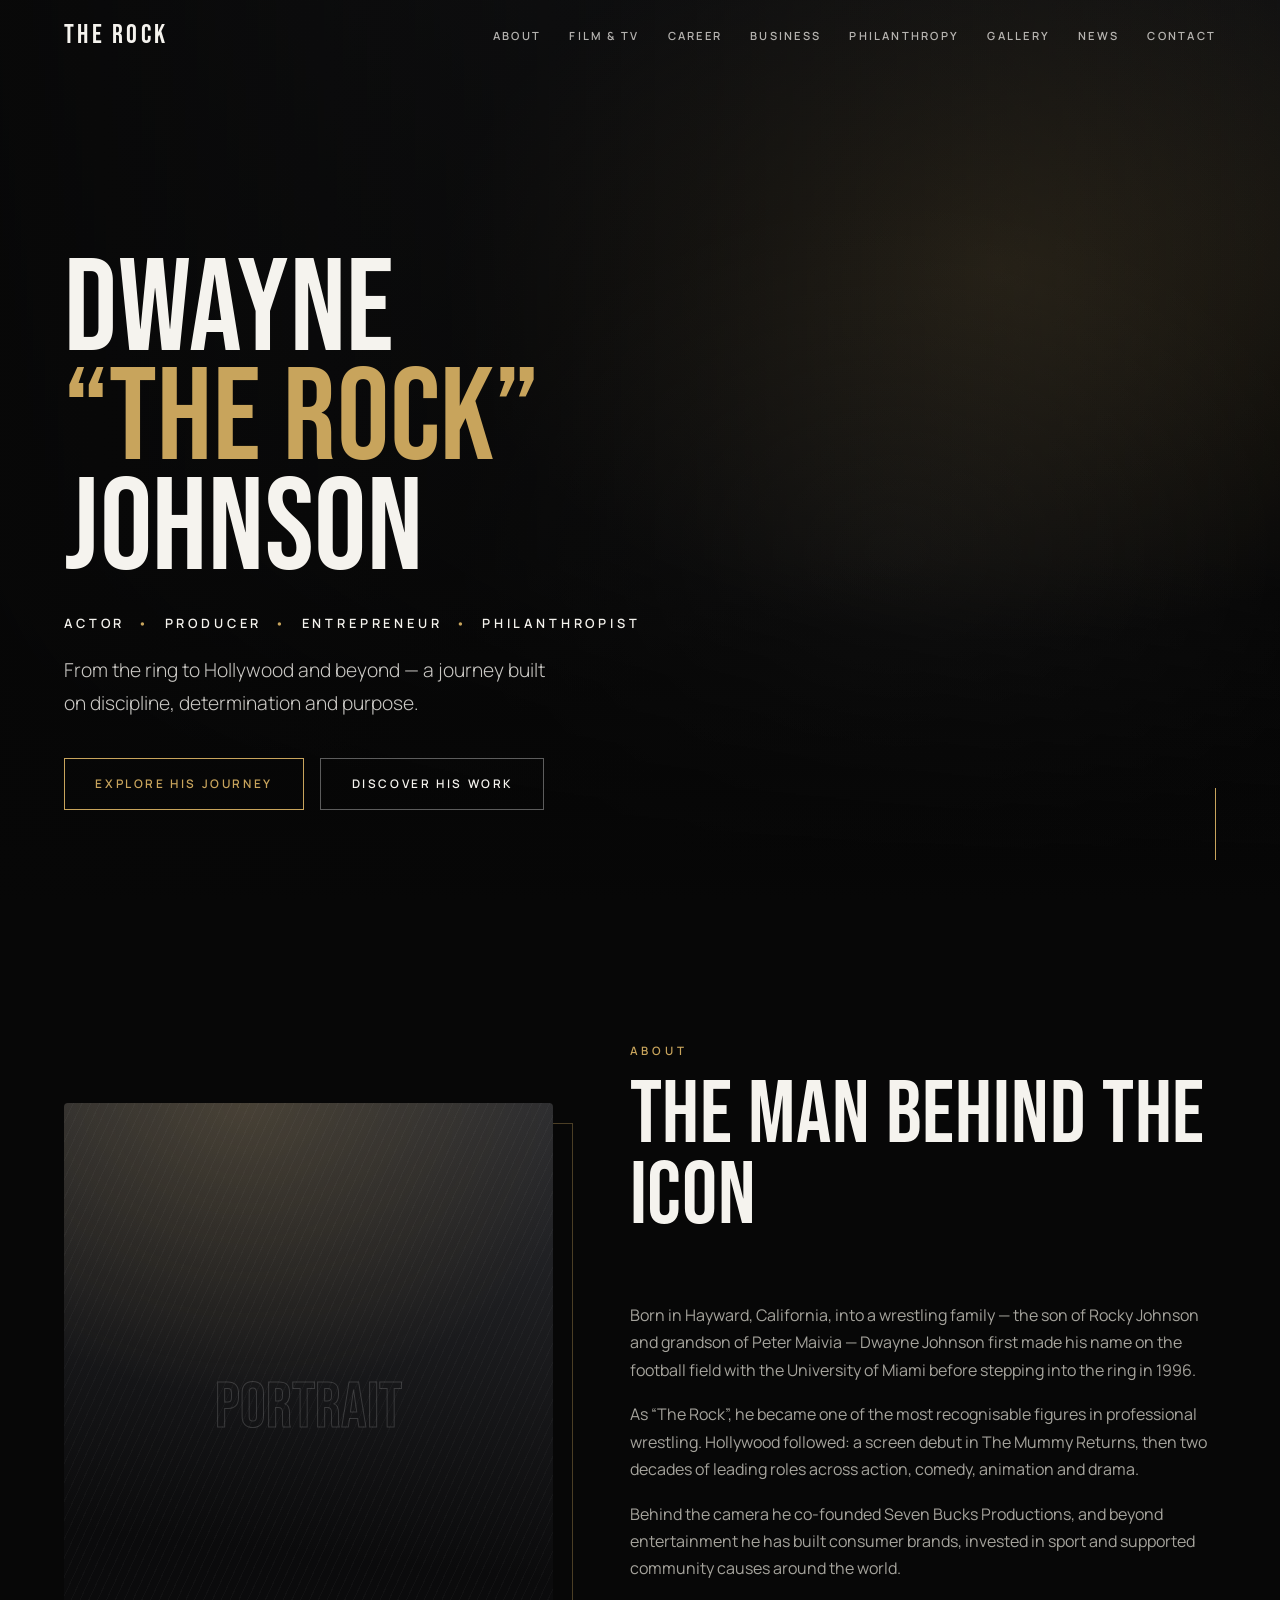
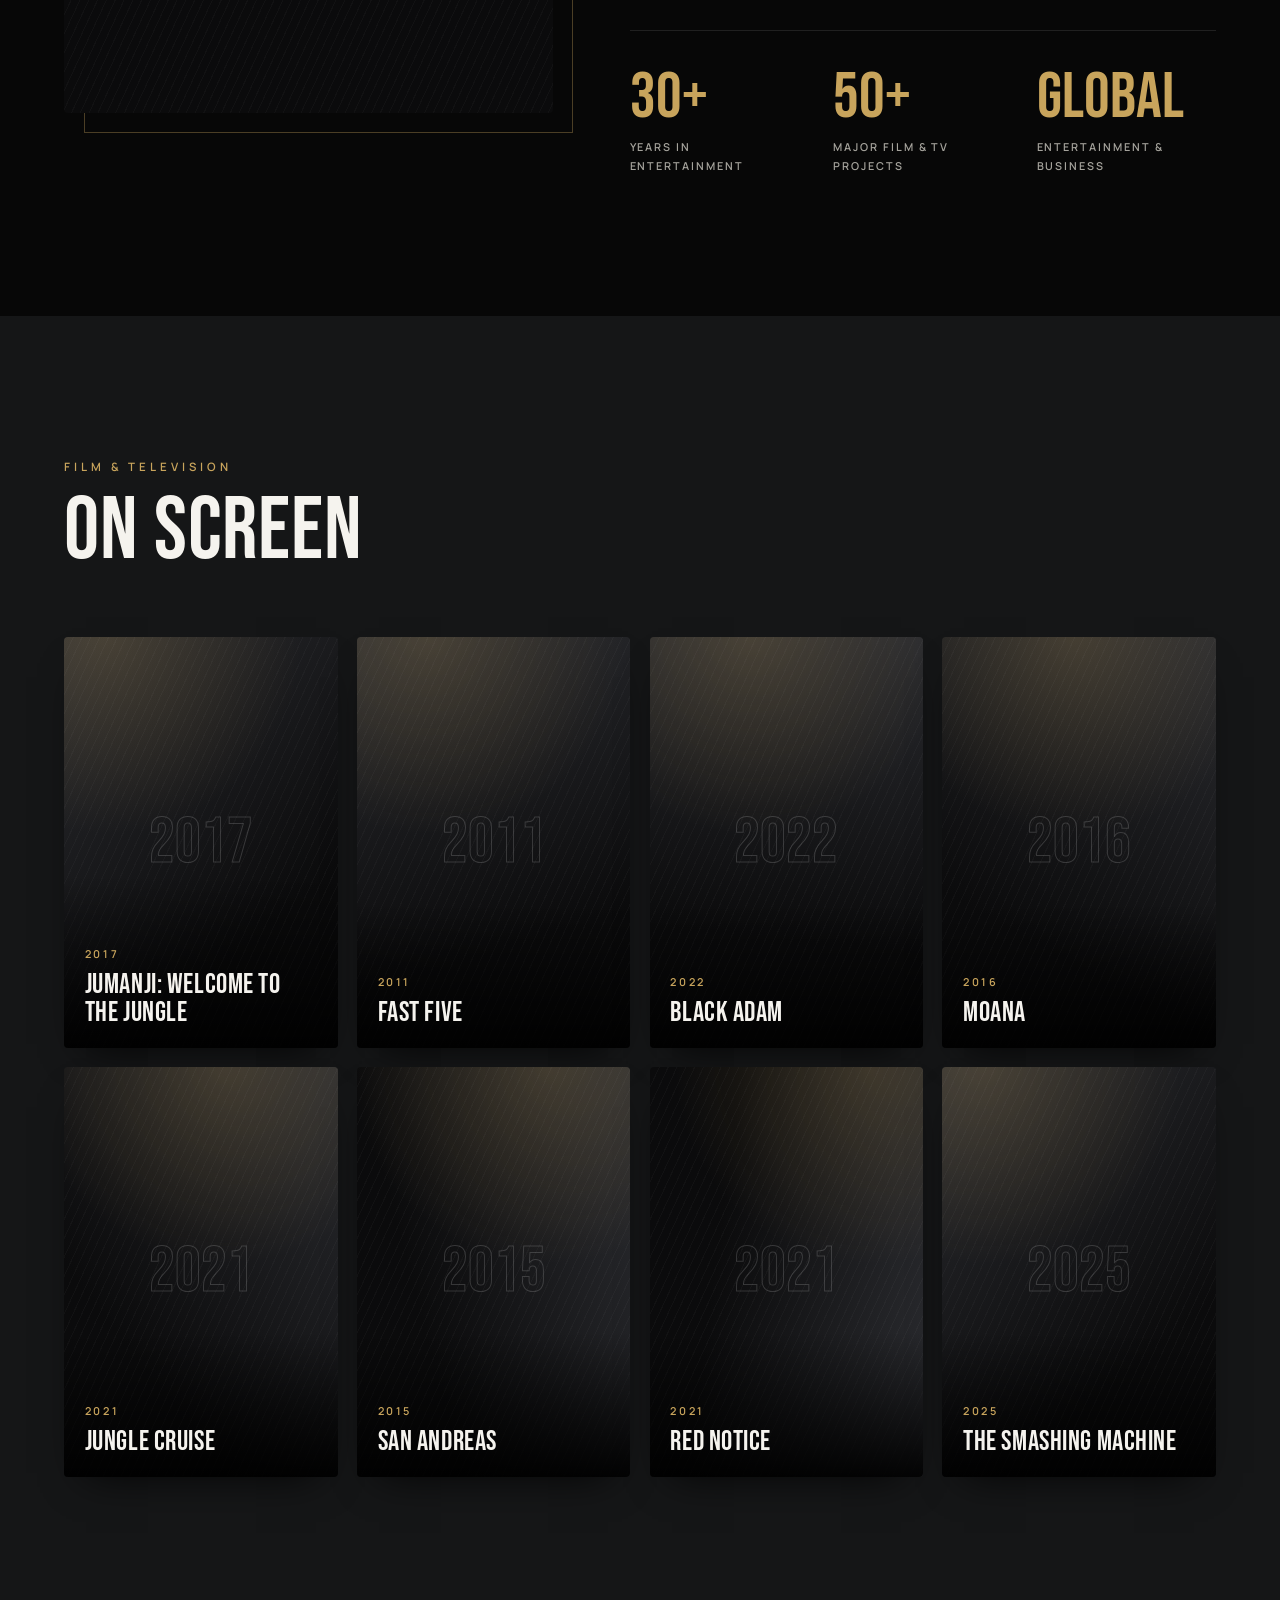
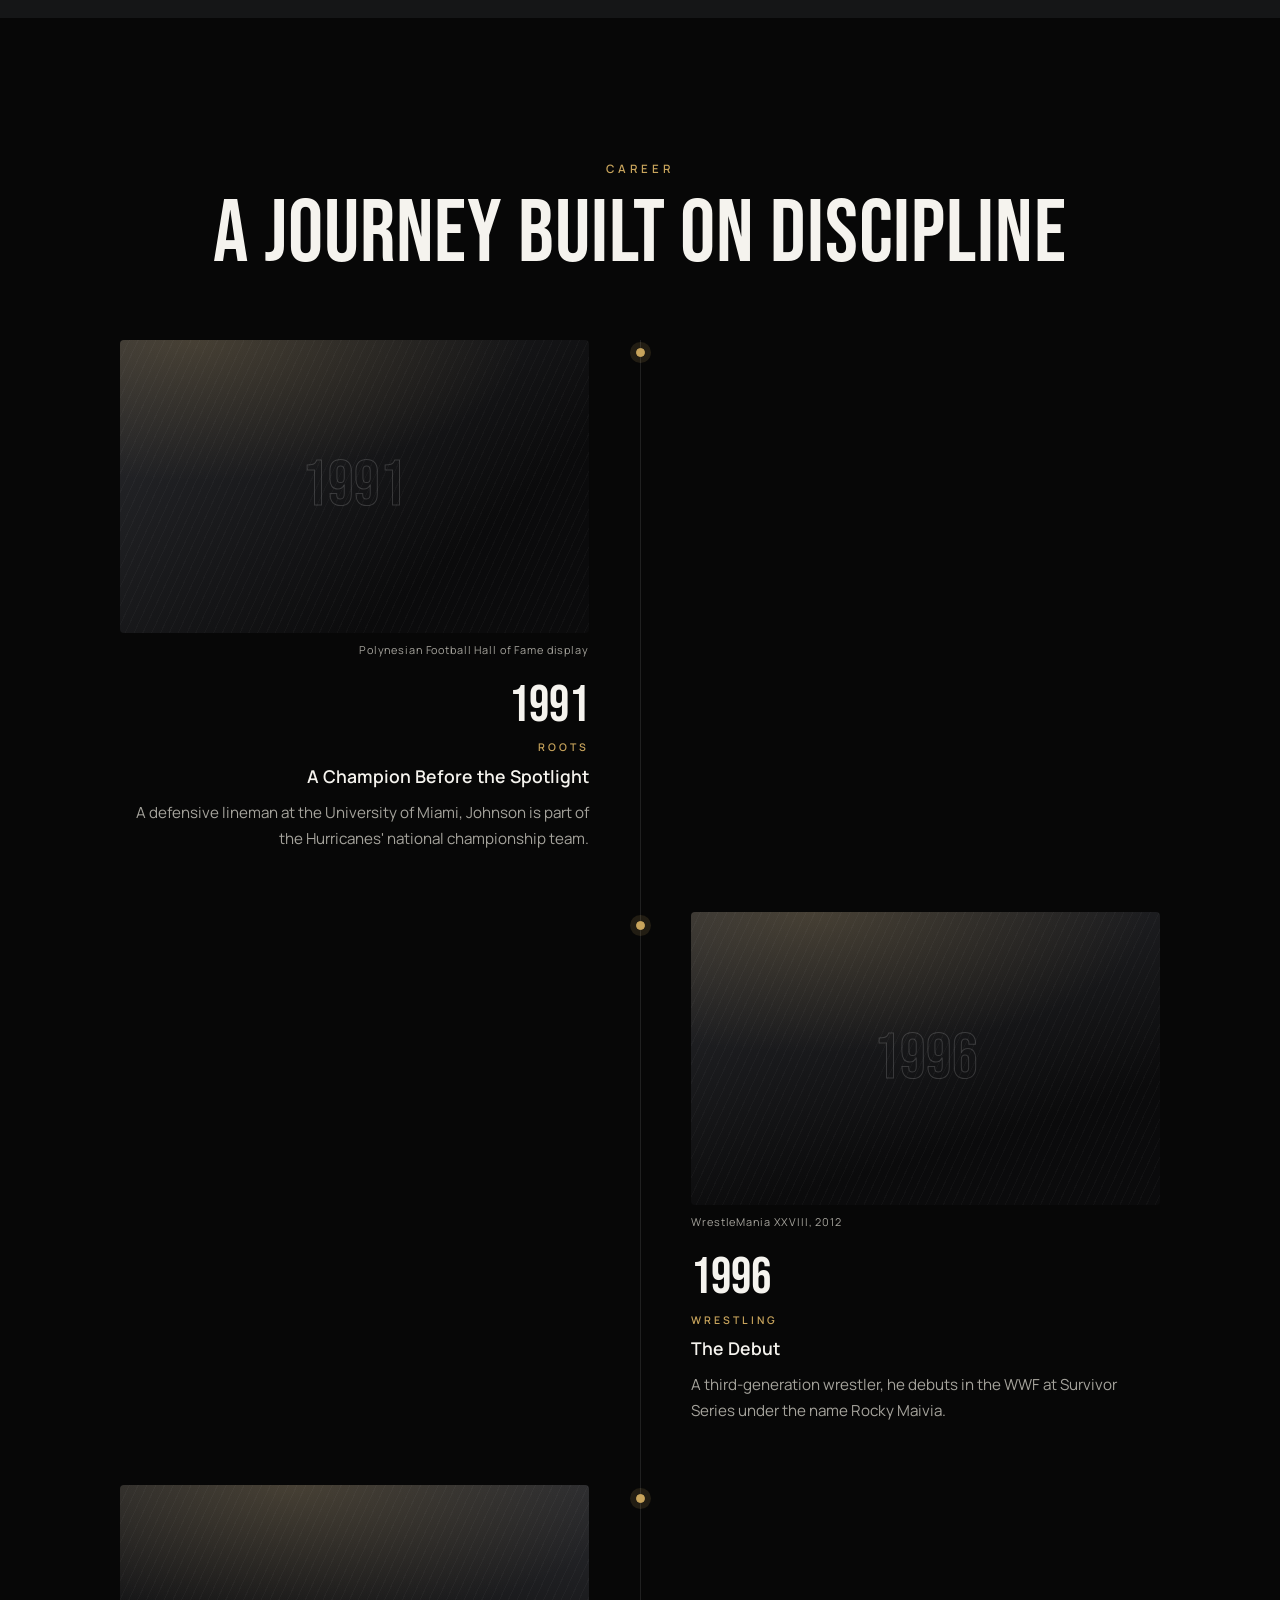
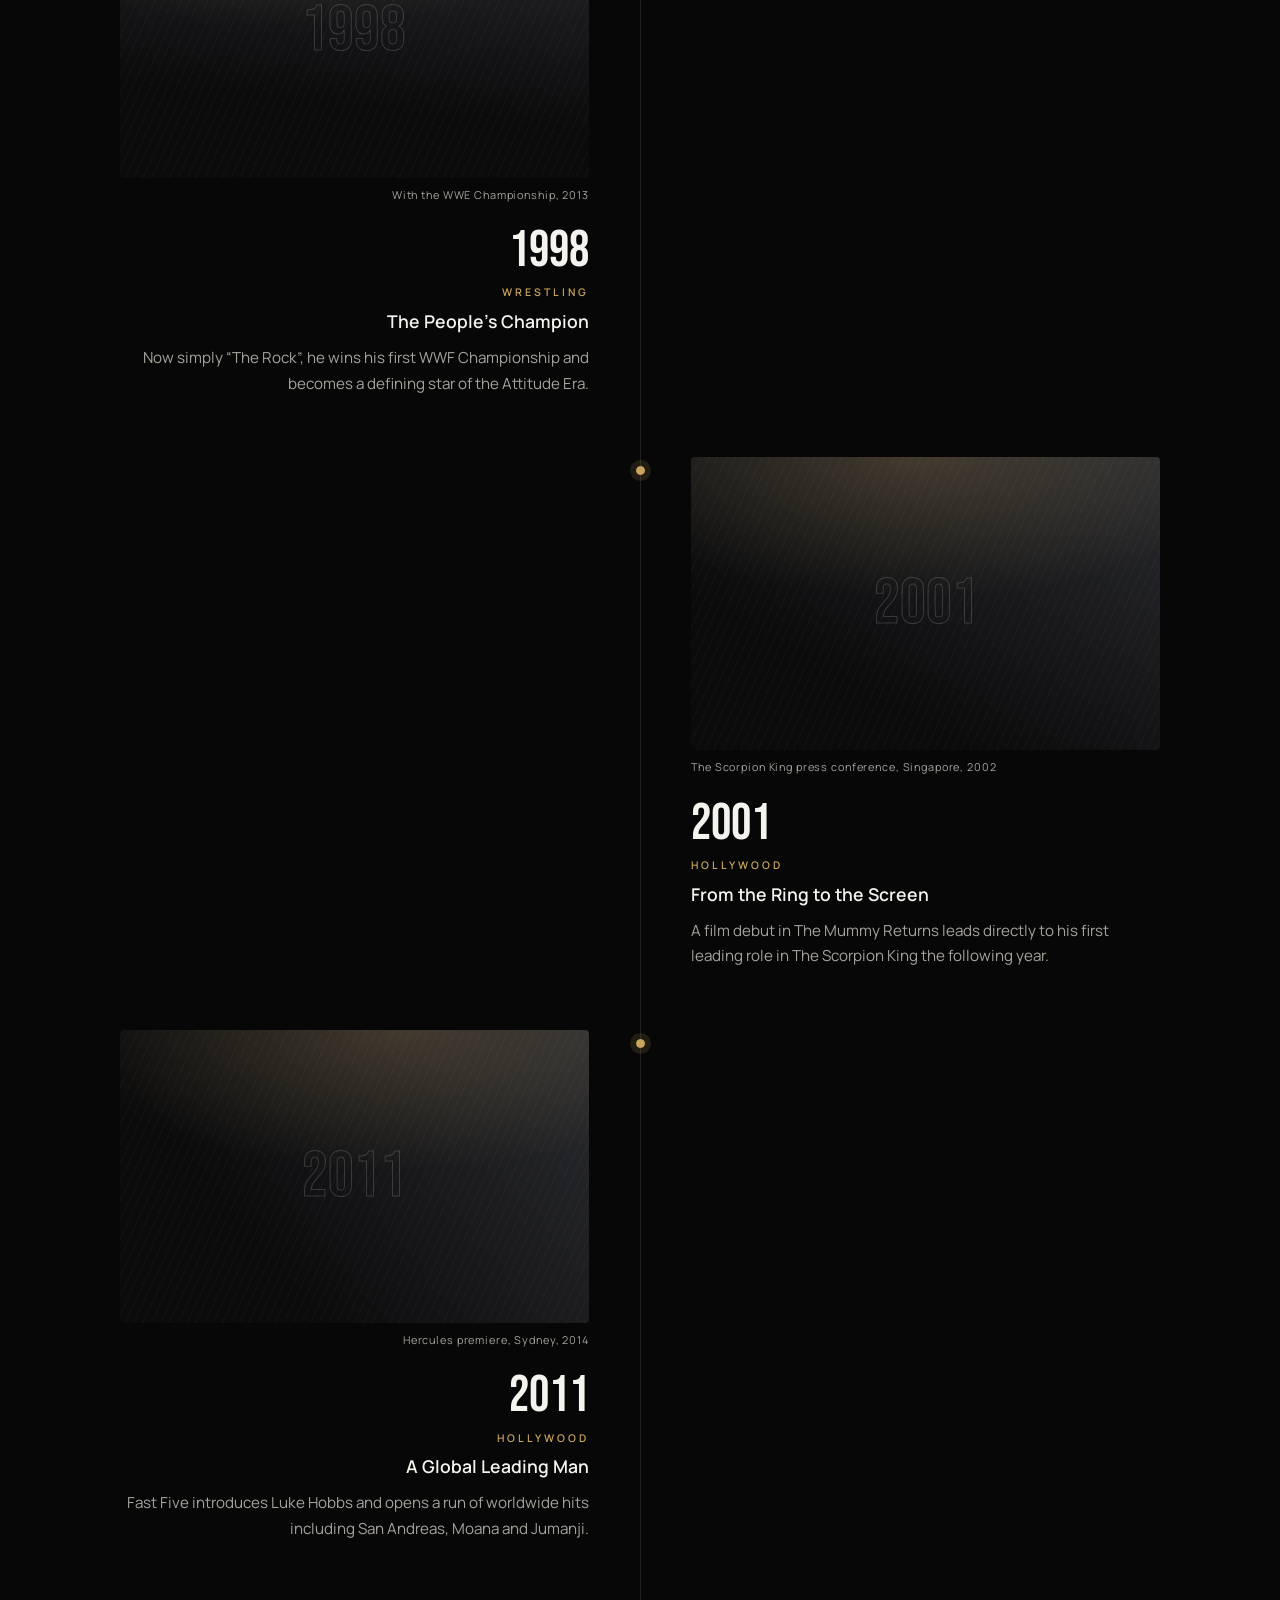
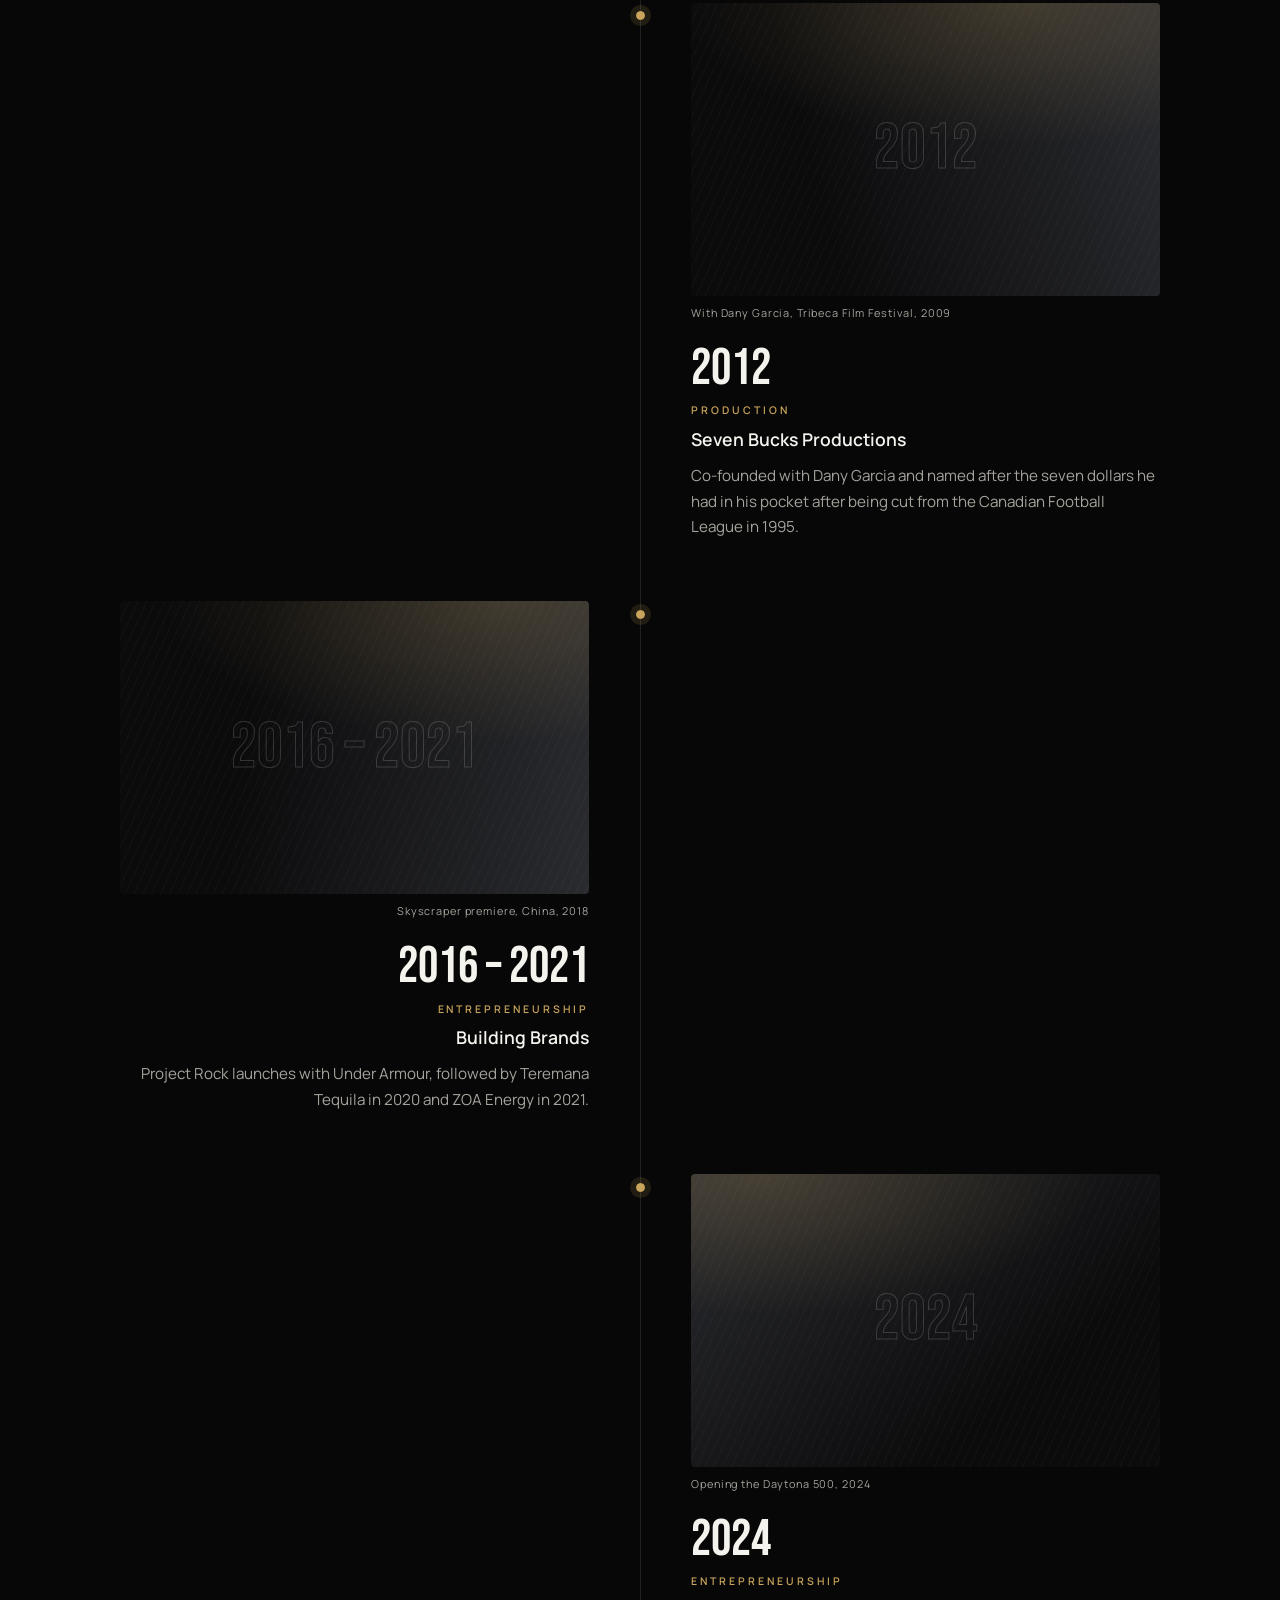
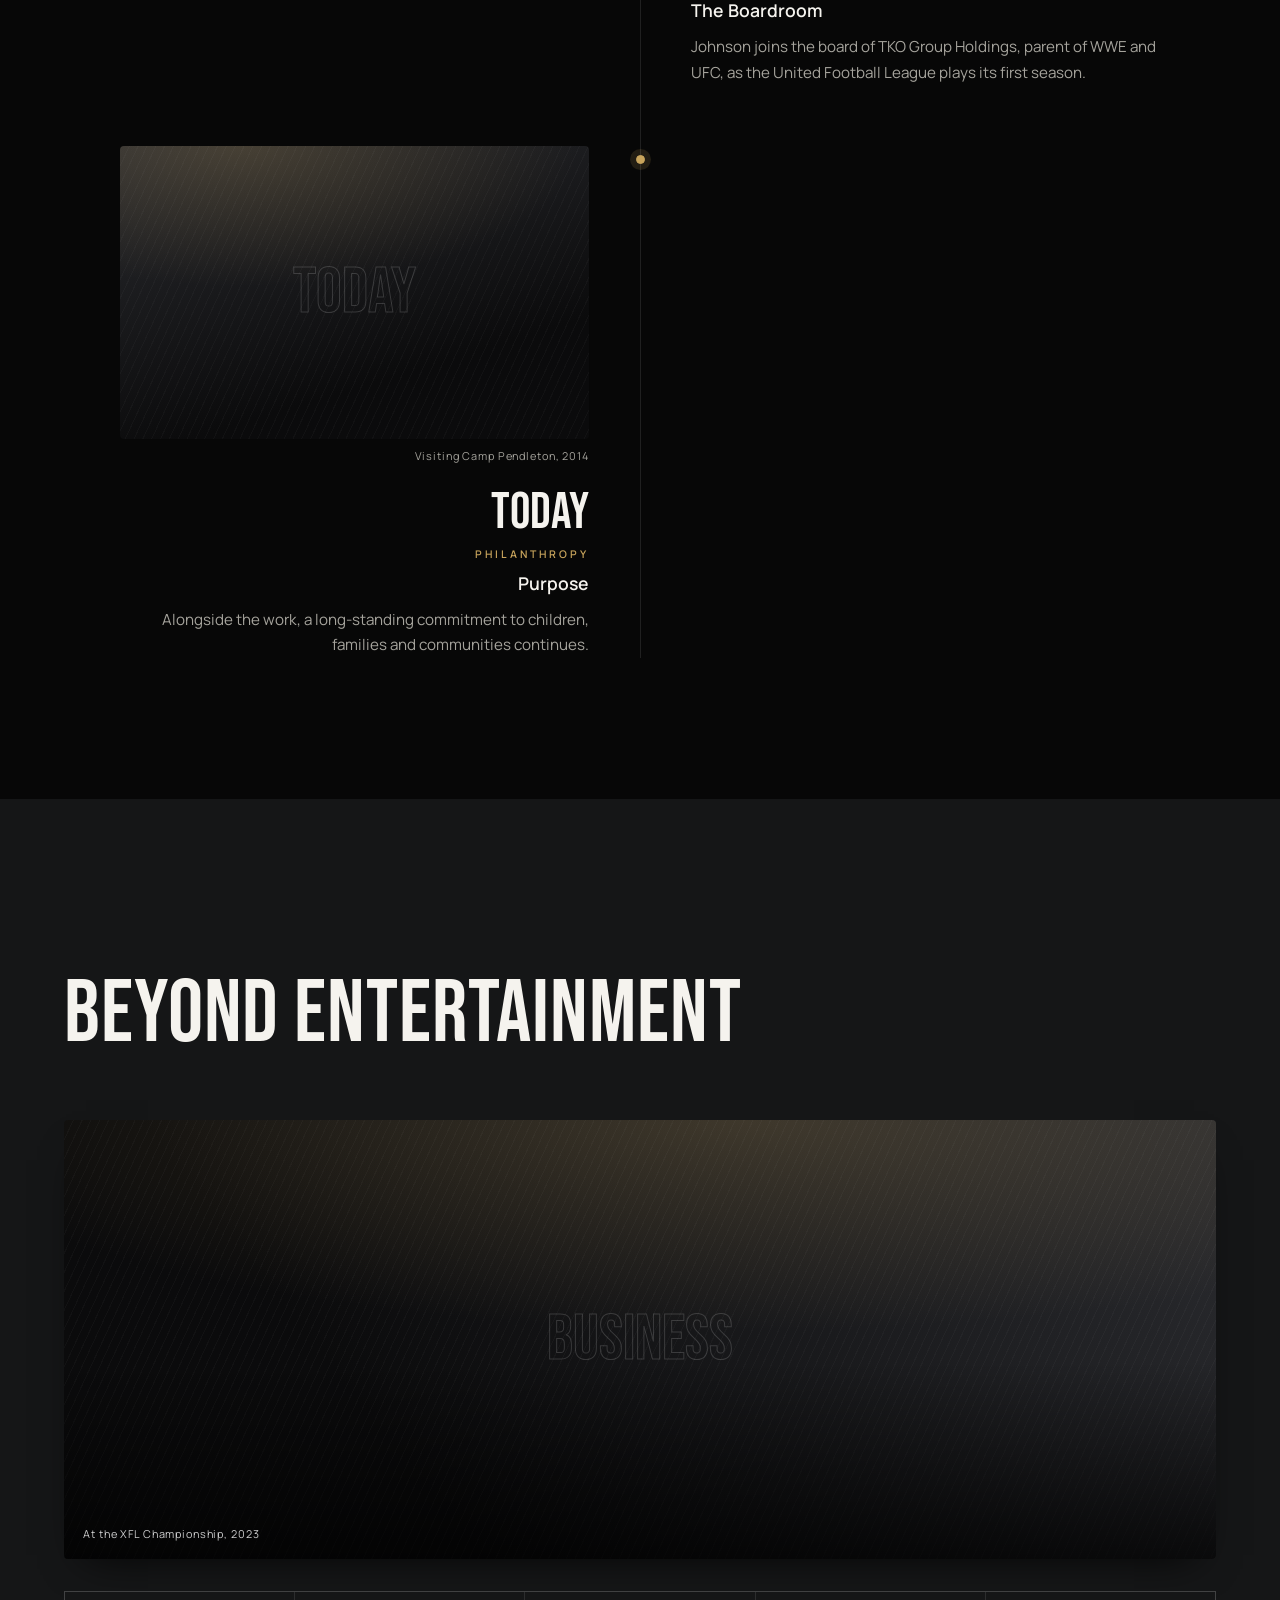
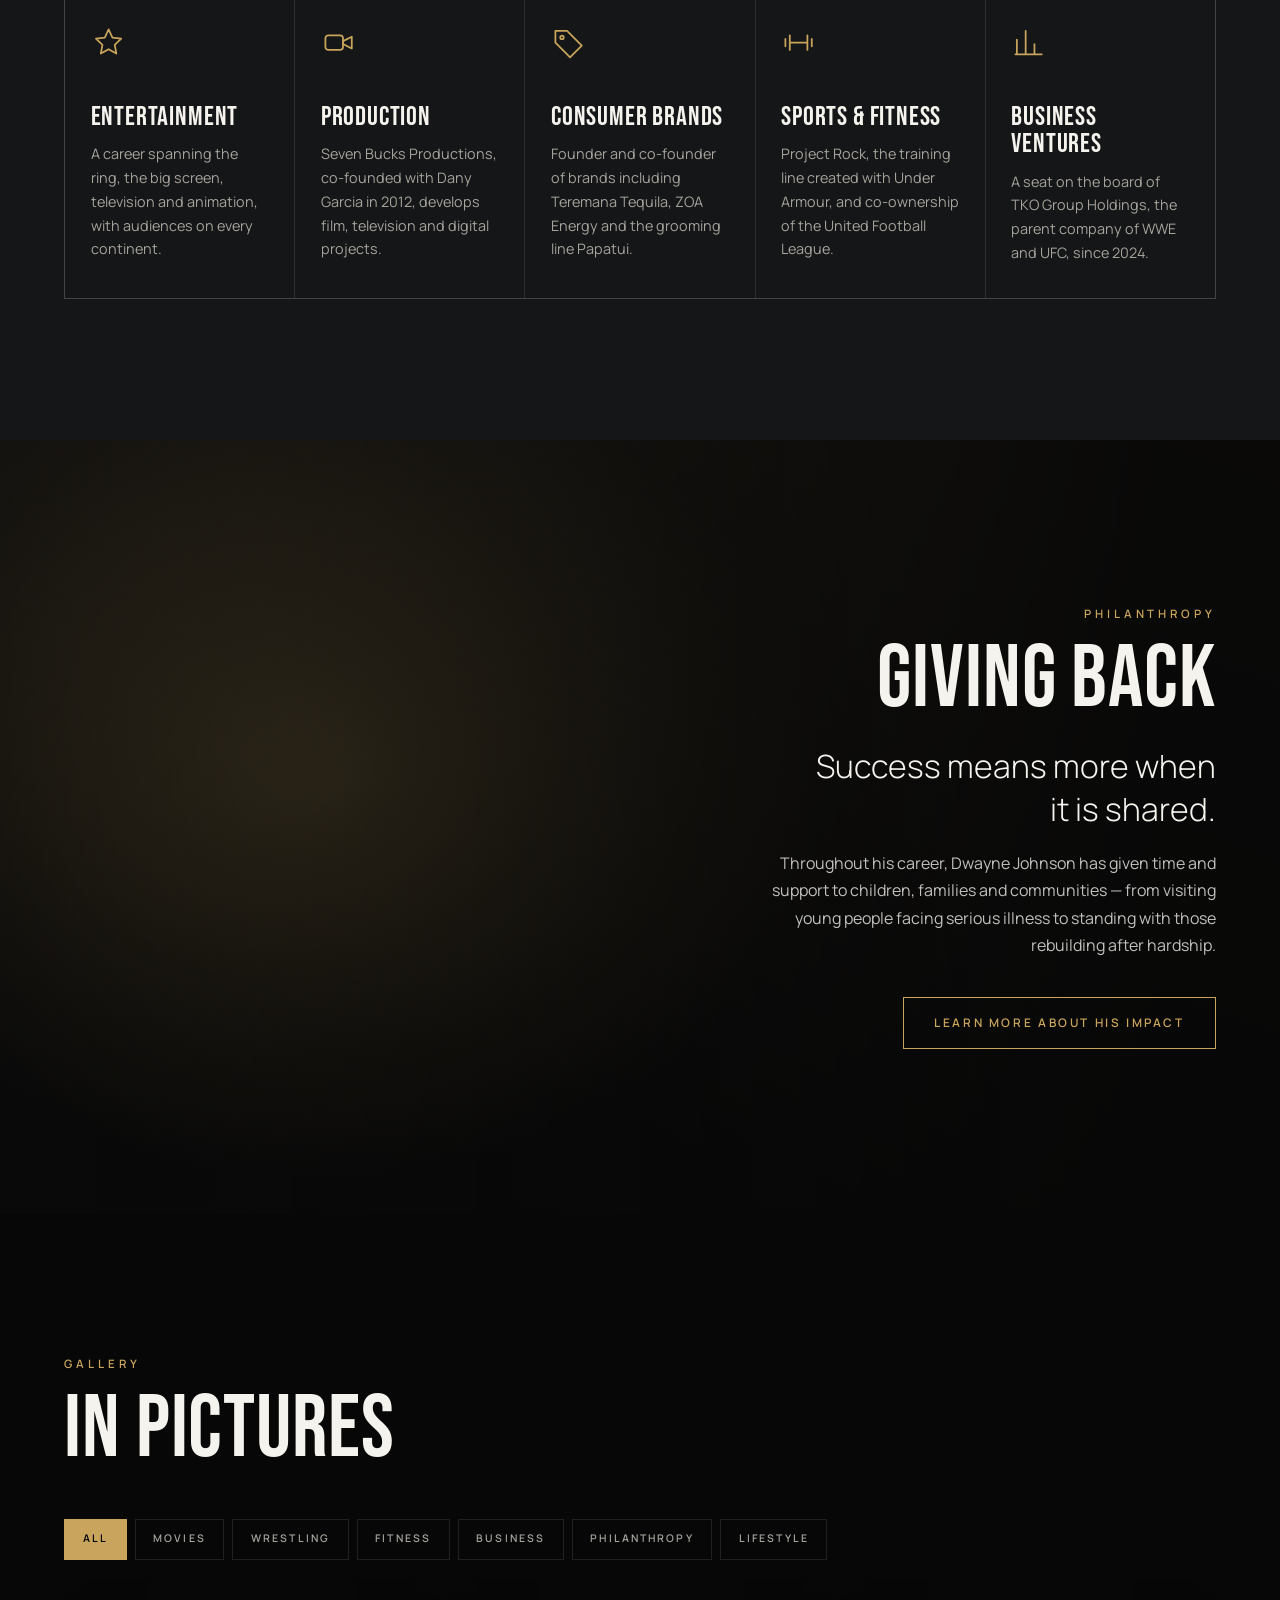
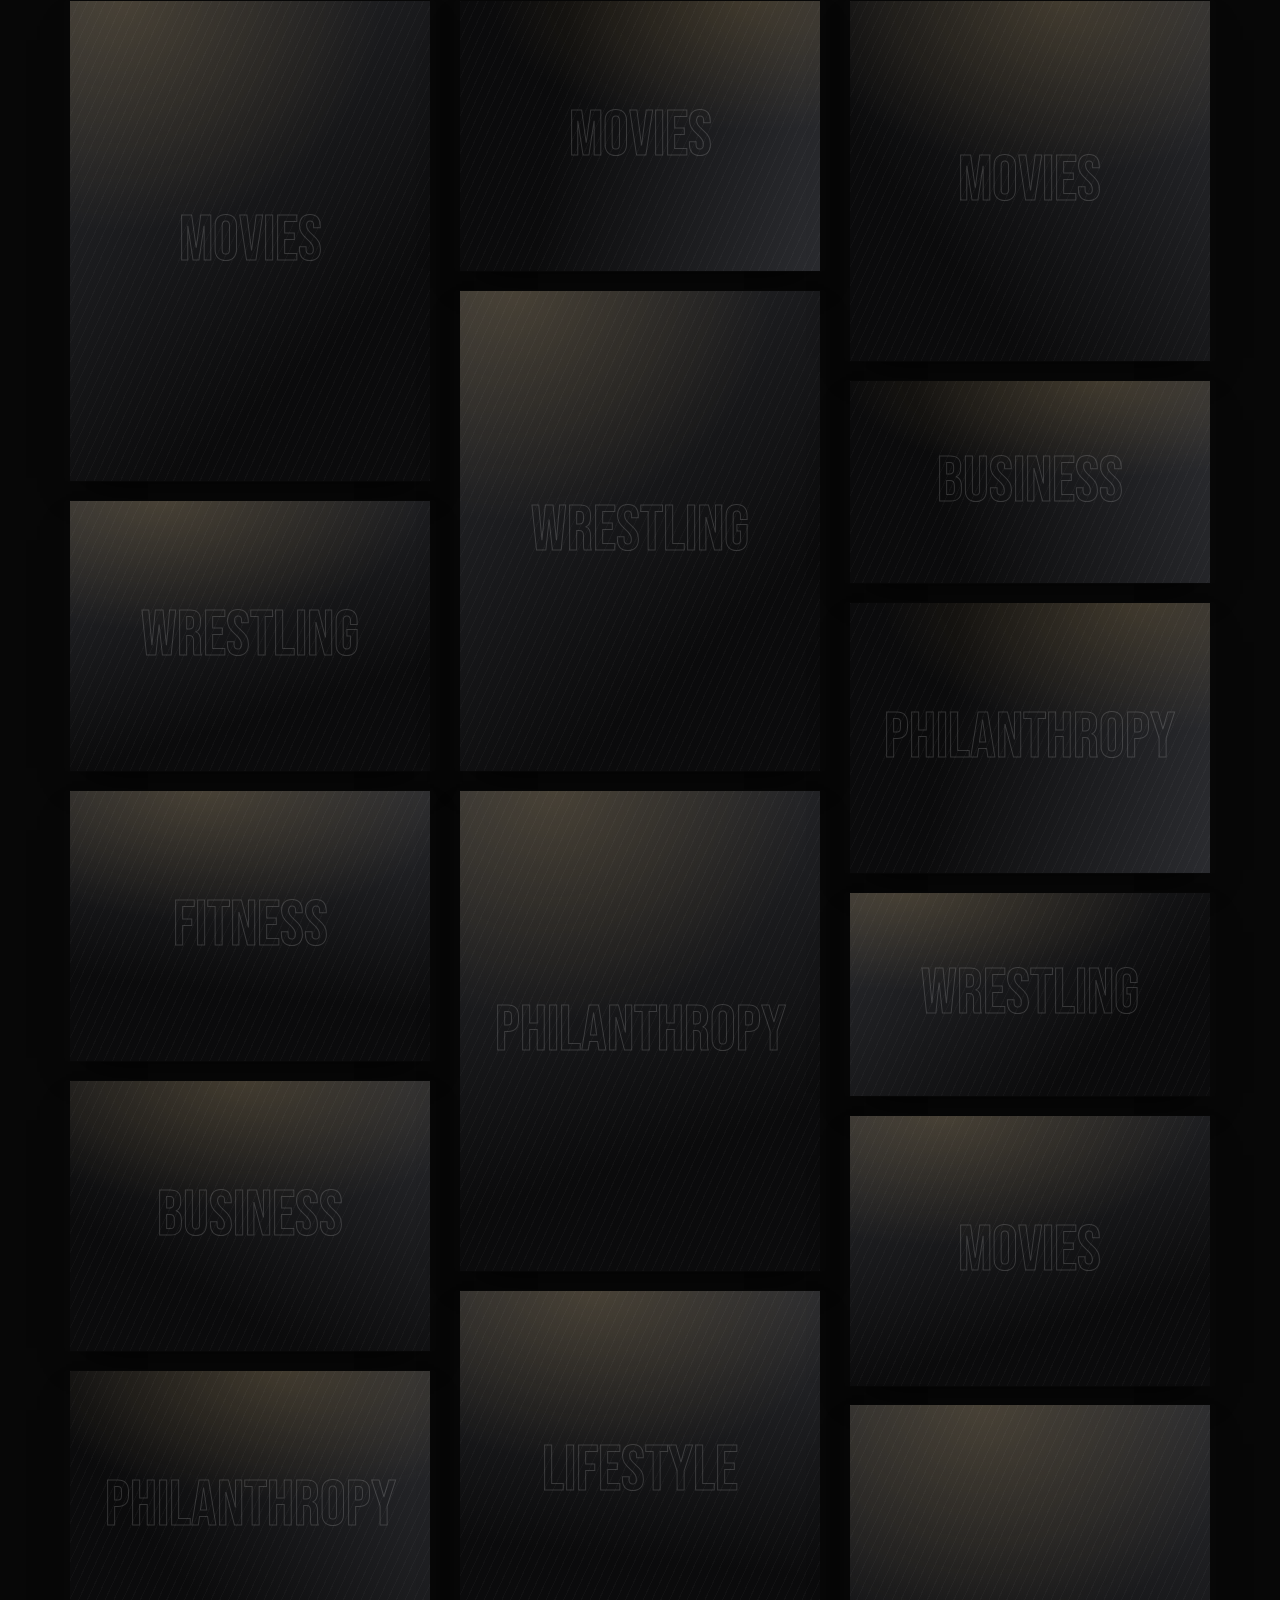
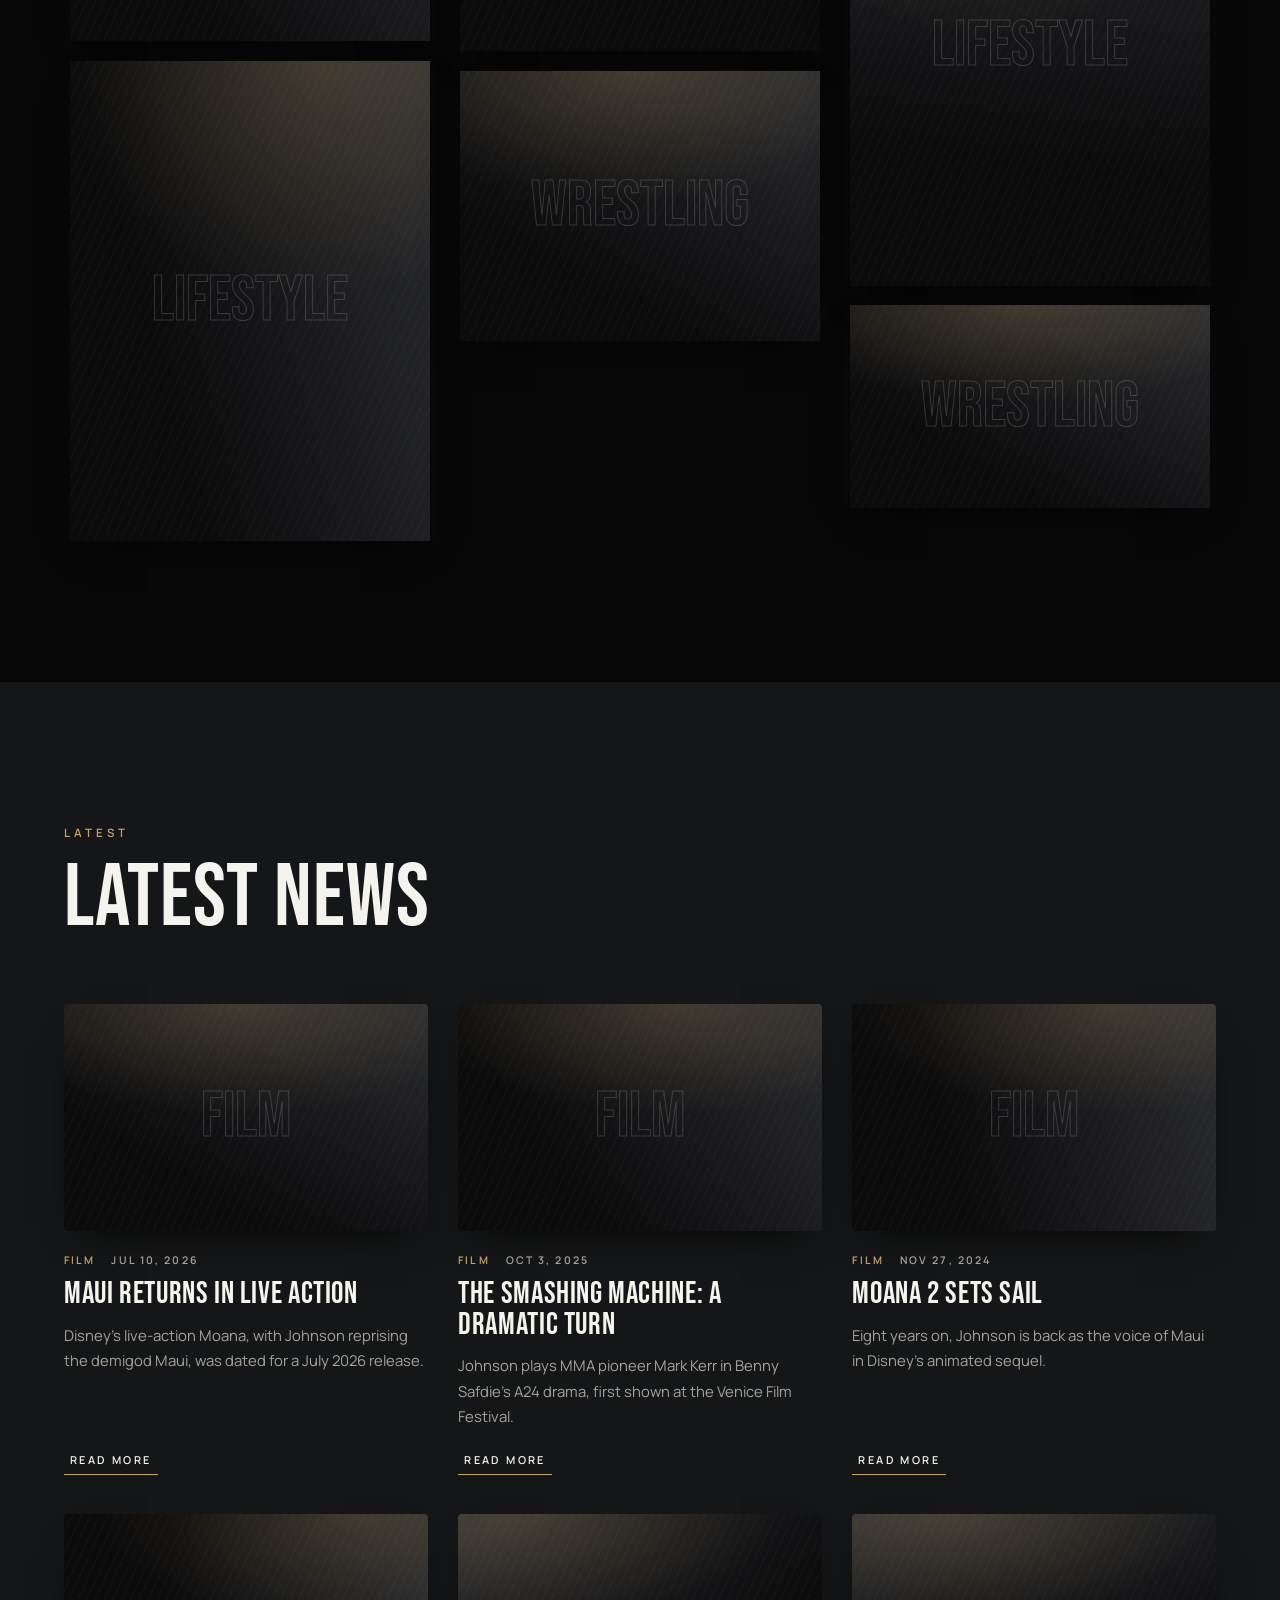
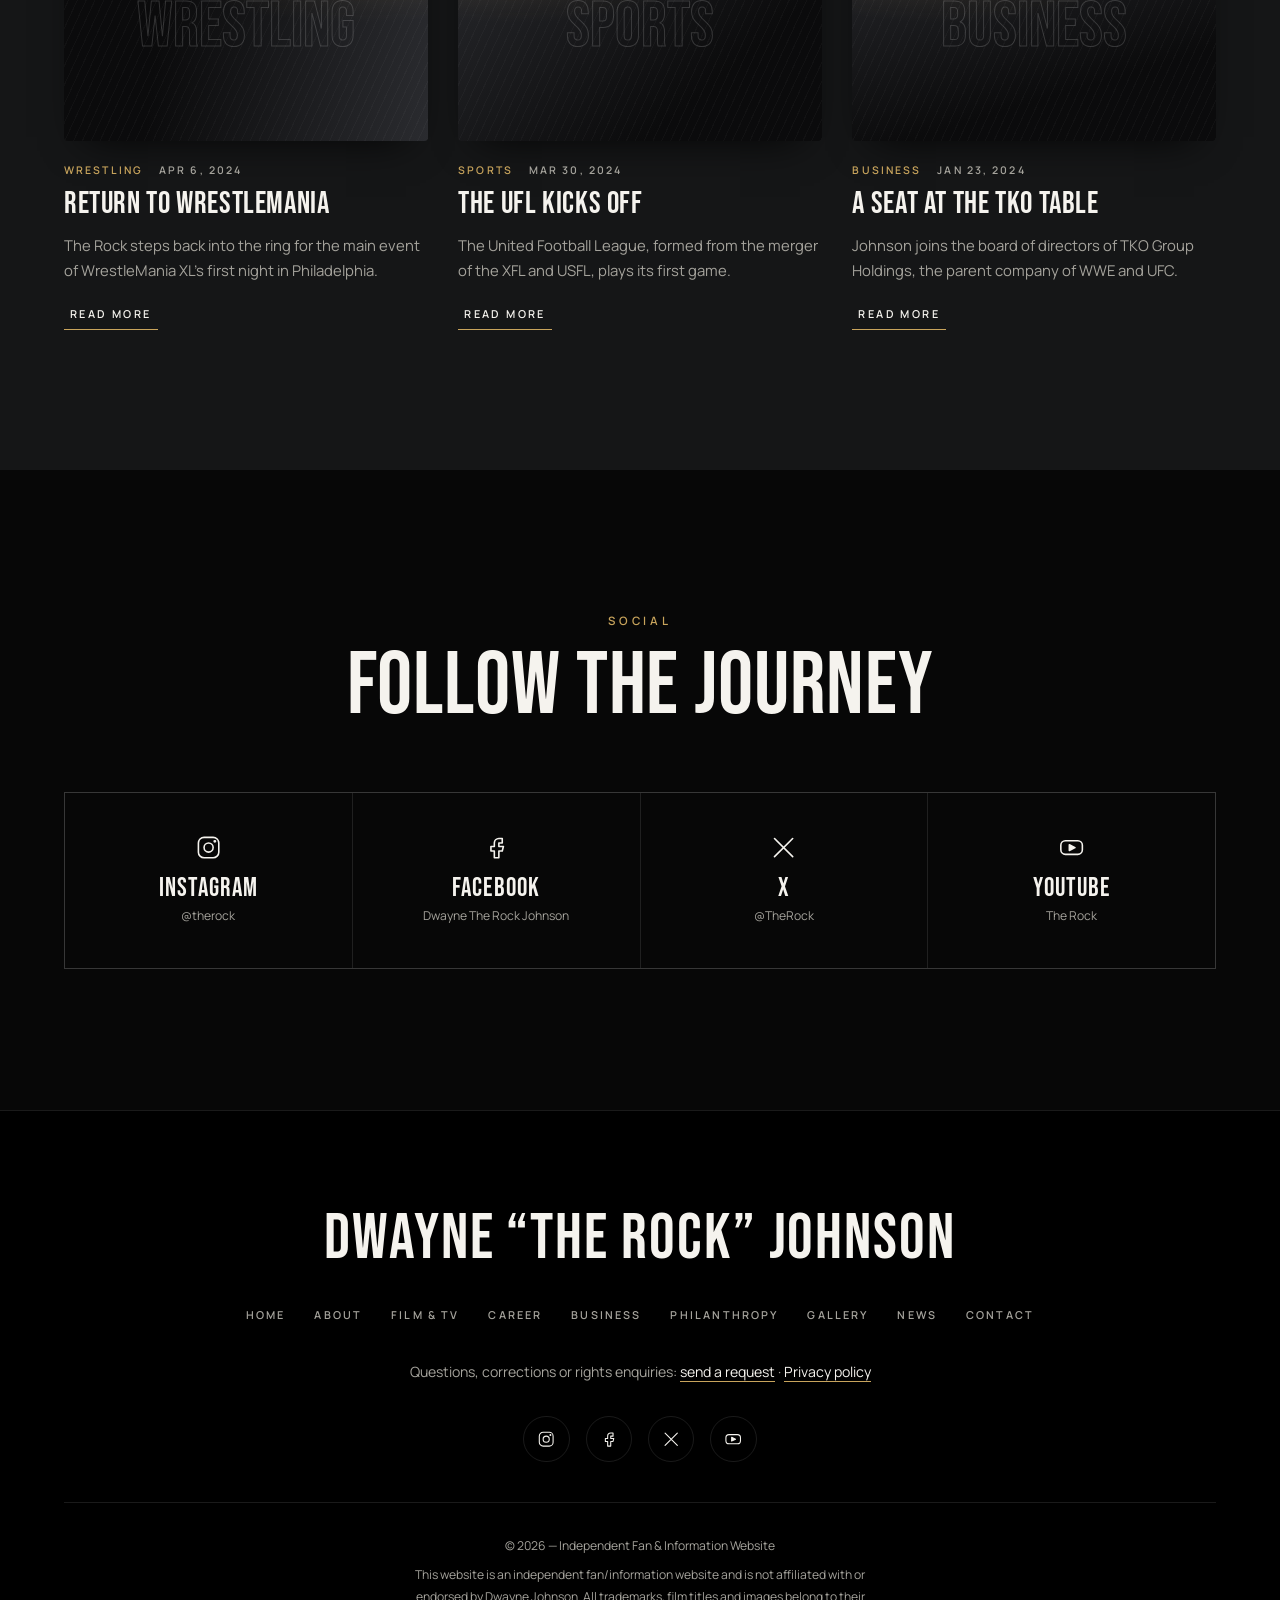
==== commit 7612c7e9: "Add contact form, requests admin and image performance work - contact.html with validated form, priv" ====
--- a/index.html
+++ b/index.html
@@ -14,6 +14,9 @@
   <link href="https://fonts.googleapis.com/css2?family=Bebas+Neue&family=Manrope:wght@300;400;500;600&display=swap" rel="stylesheet">
   <link rel="stylesheet" href="assets/css/styles.css">
   <script>document.documentElement.classList.add("js")</script>
+  <script src="assets/js/content.js"></script>
+  <script src="assets/js/images.js"></script>
+  <script src="assets/js/main.js" defer></script>
 </head>
 <body>
   <a class="skip" href="#main">Skip to content</a>
@@ -29,7 +32,7 @@
       <a href="#philanthropy">Philanthropy</a>
       <a href="#gallery">Gallery</a>
       <a href="#news">News</a>
-      <a href="#contact">Contact</a>
+      <a href="contact.html">Contact</a>
     </nav>
   </header>
 
@@ -140,7 +143,7 @@
         <a href="#philanthropy">Philanthropy</a>
         <a href="#gallery">Gallery</a>
         <a href="#news">News</a>
-        <a href="#contact">Contact</a>
+        <a href="contact.html">Contact</a>
       </nav>
       <p class="footer__contact" id="footerContact"></p>
       <ul class="social" id="footerSocial"></ul>
@@ -158,7 +161,5 @@
   </dialog>
 
   <noscript><p style="padding:2rem;text-align:center">This site needs JavaScript to display its content.</p></noscript>
-  <script src="assets/js/content.js"></script>
-  <script src="assets/js/main.js"></script>
 </body>
 </html>
--- a/assets/css/styles.css
+++ b/assets/css/styles.css
@@ -327,3 +327,7 @@
 }
 @media (min-width: 701px) { .hero__title { font-size: clamp(4rem, 10.2vw, 10rem); } }
 @media (min-width: 900px) { .hero__bg img { width: 130%; } }
+
+/* ---------- Progressive image loading ---------- */
+.media img, .hero__bg img, .impact__bg img { opacity: 0; transition: opacity .5s ease, transform .9s var(--ease), filter .9s var(--ease); }
+.media img.is-loaded, .hero__bg img.is-loaded, .impact__bg img.is-loaded { opacity: 1; }
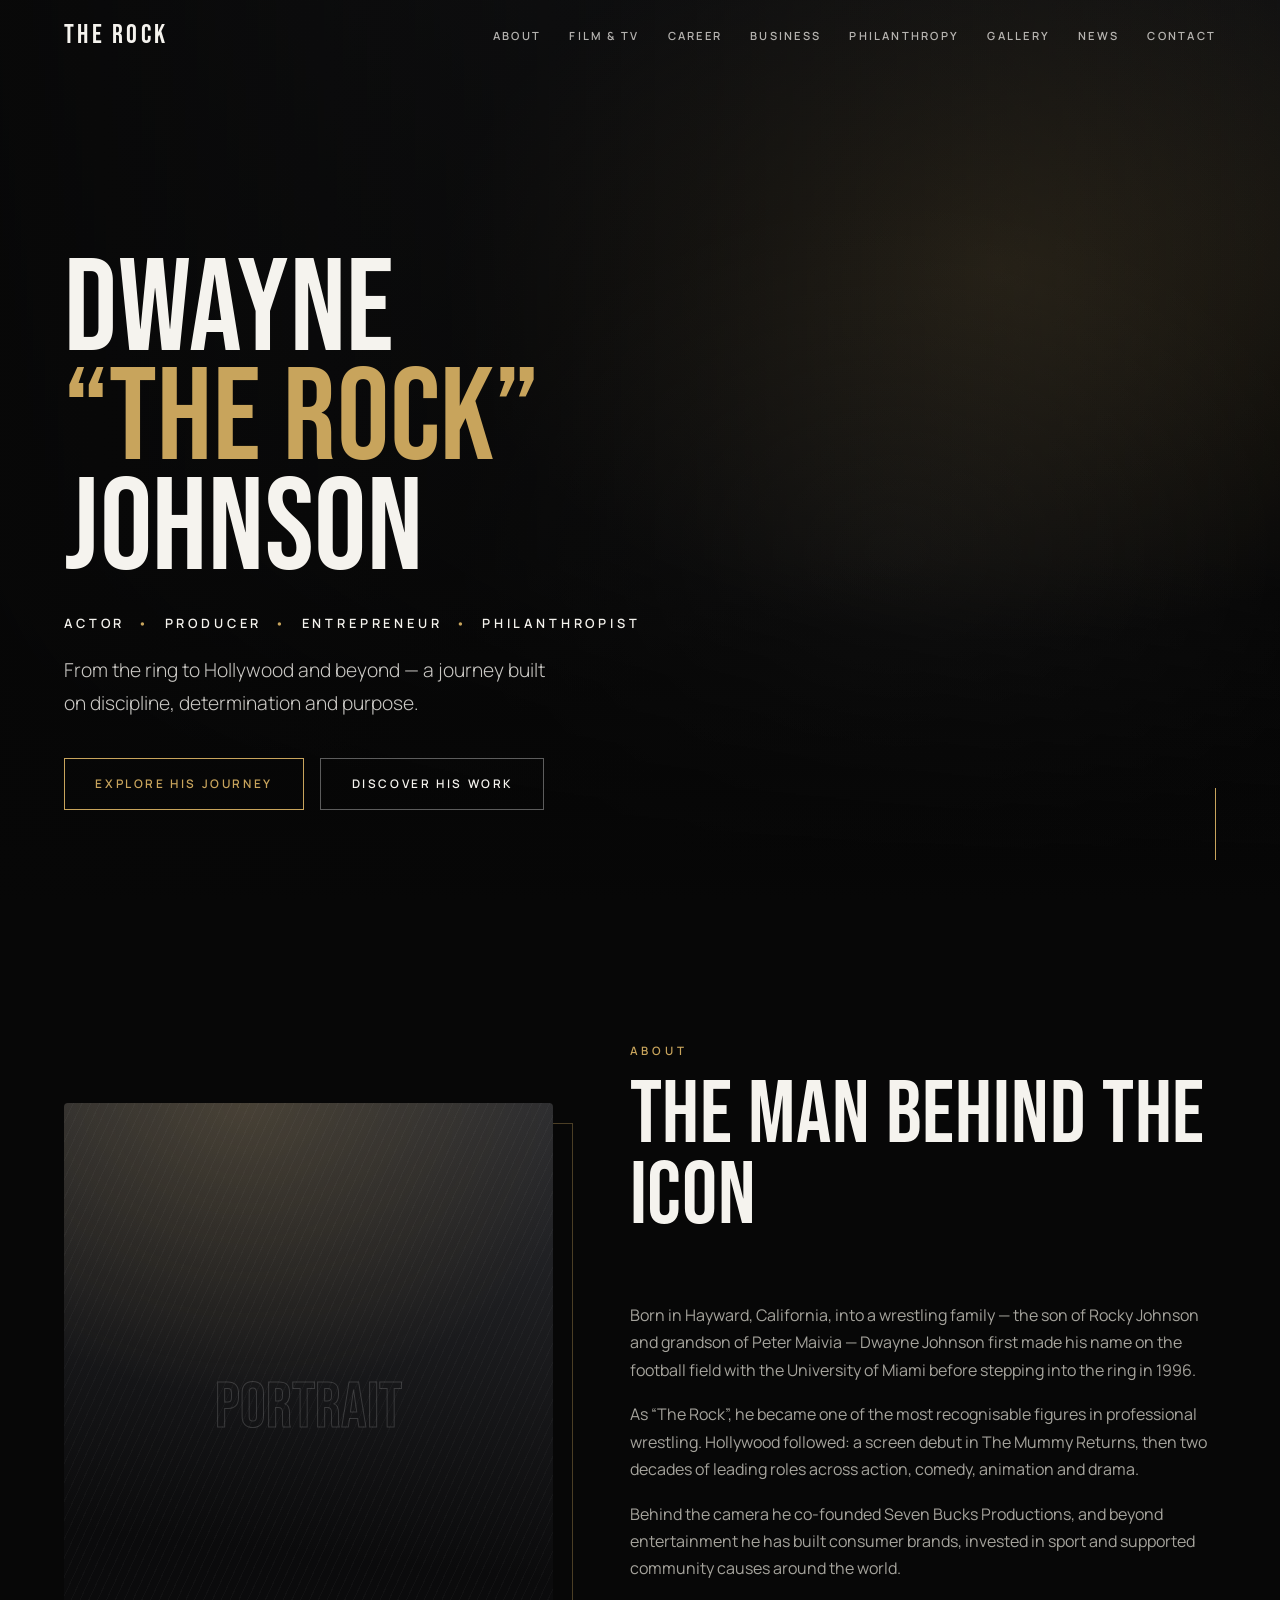
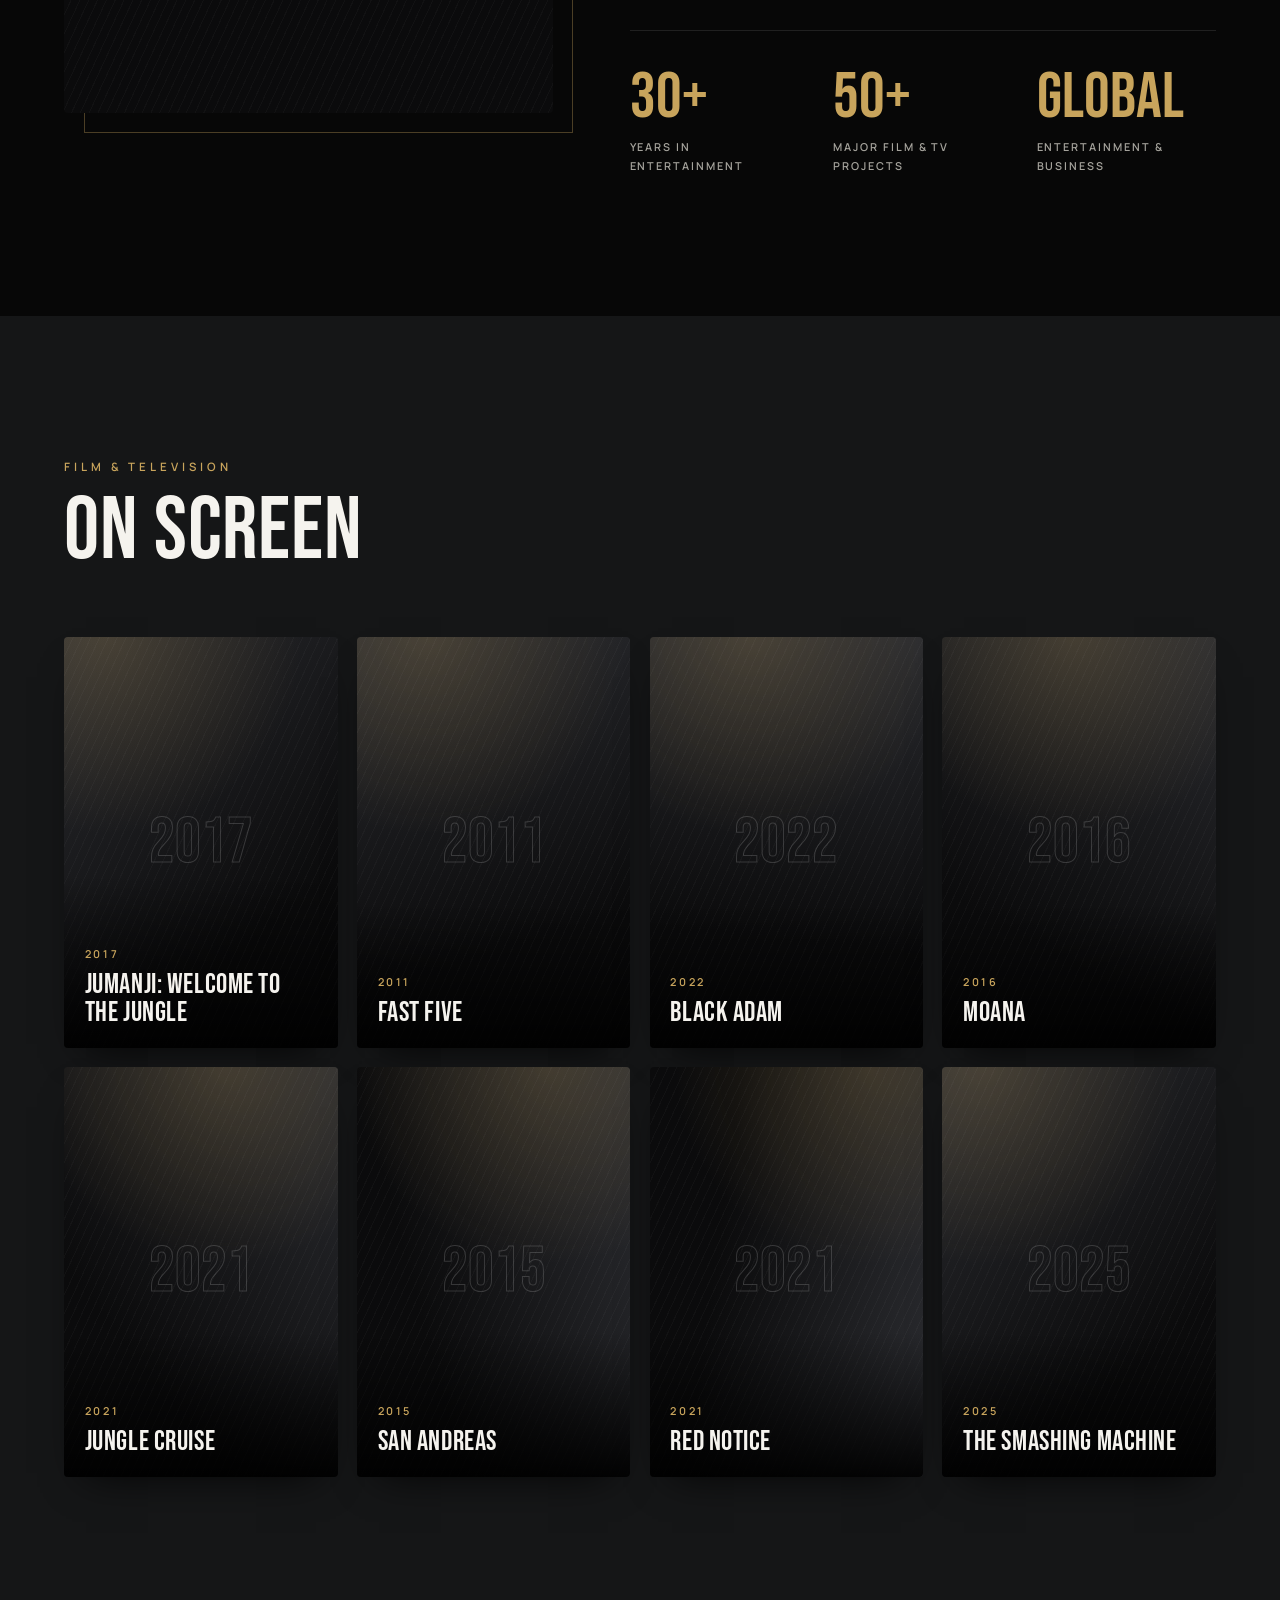
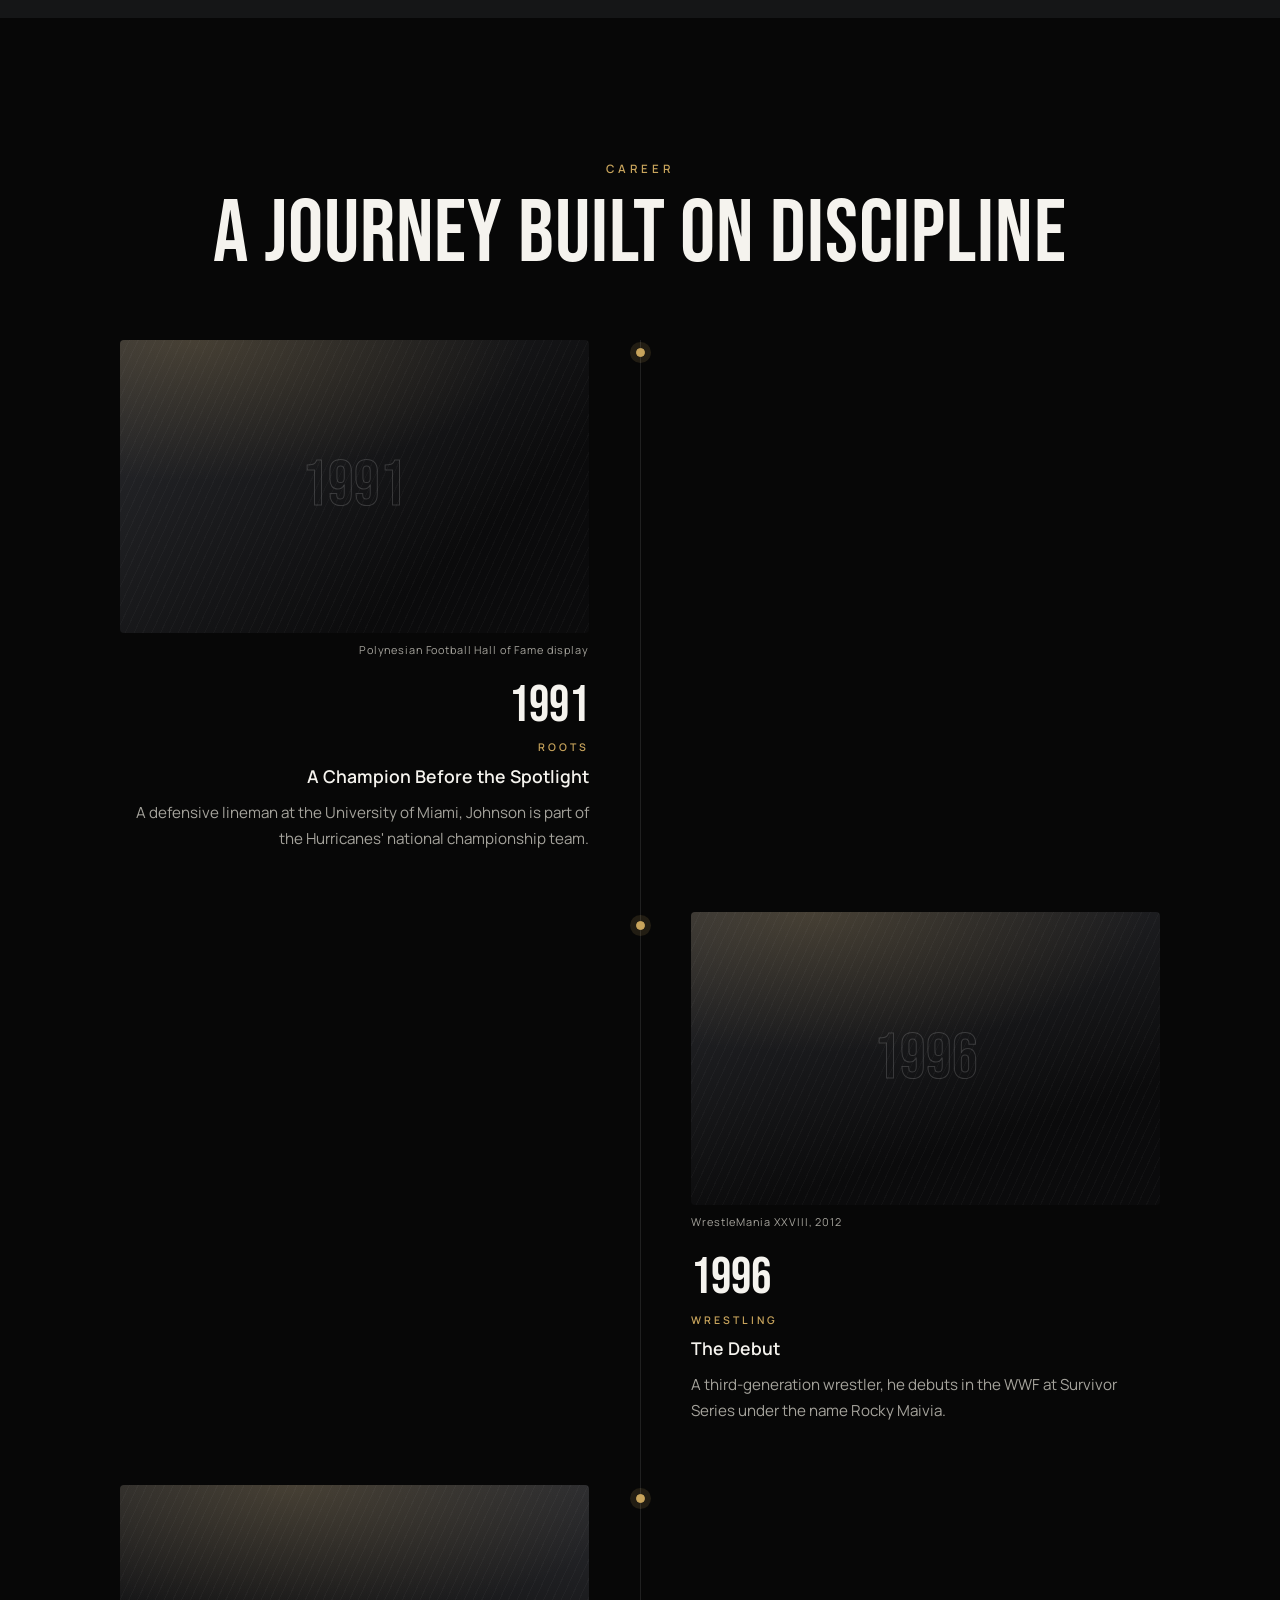
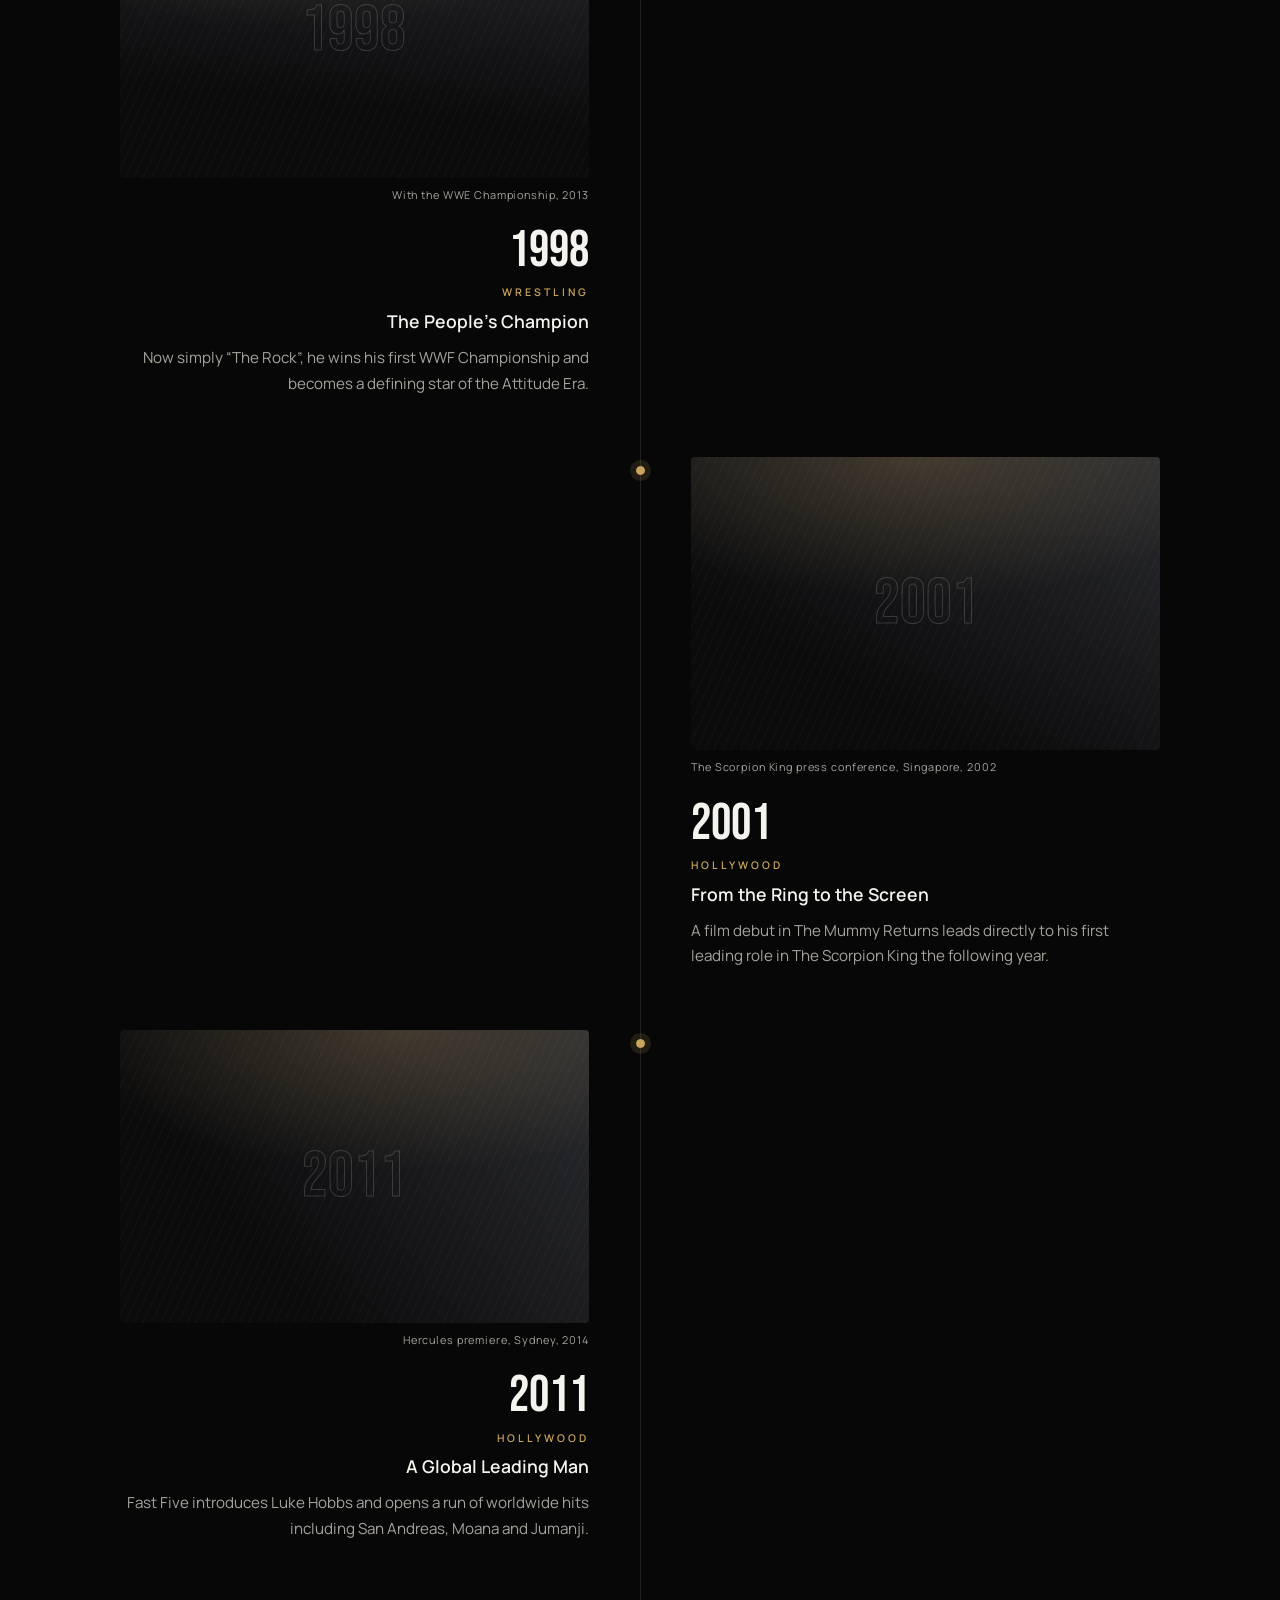
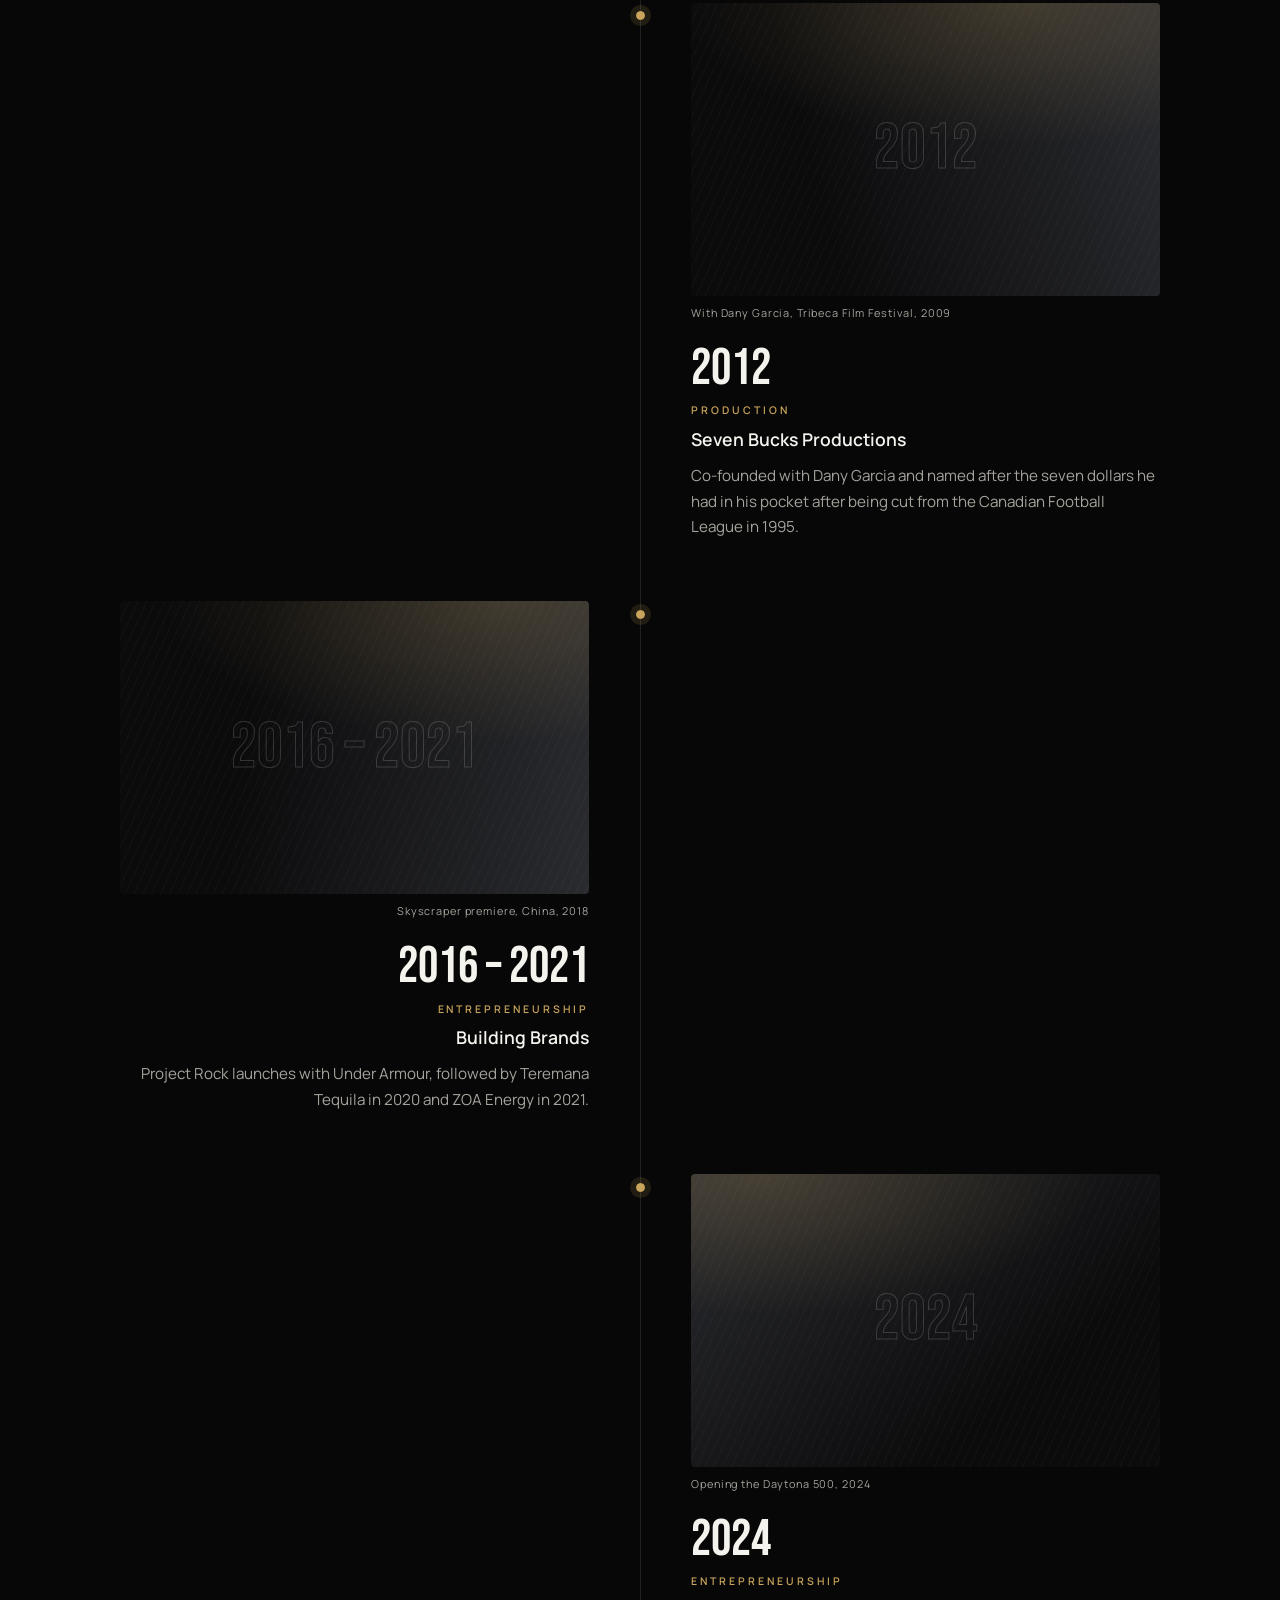
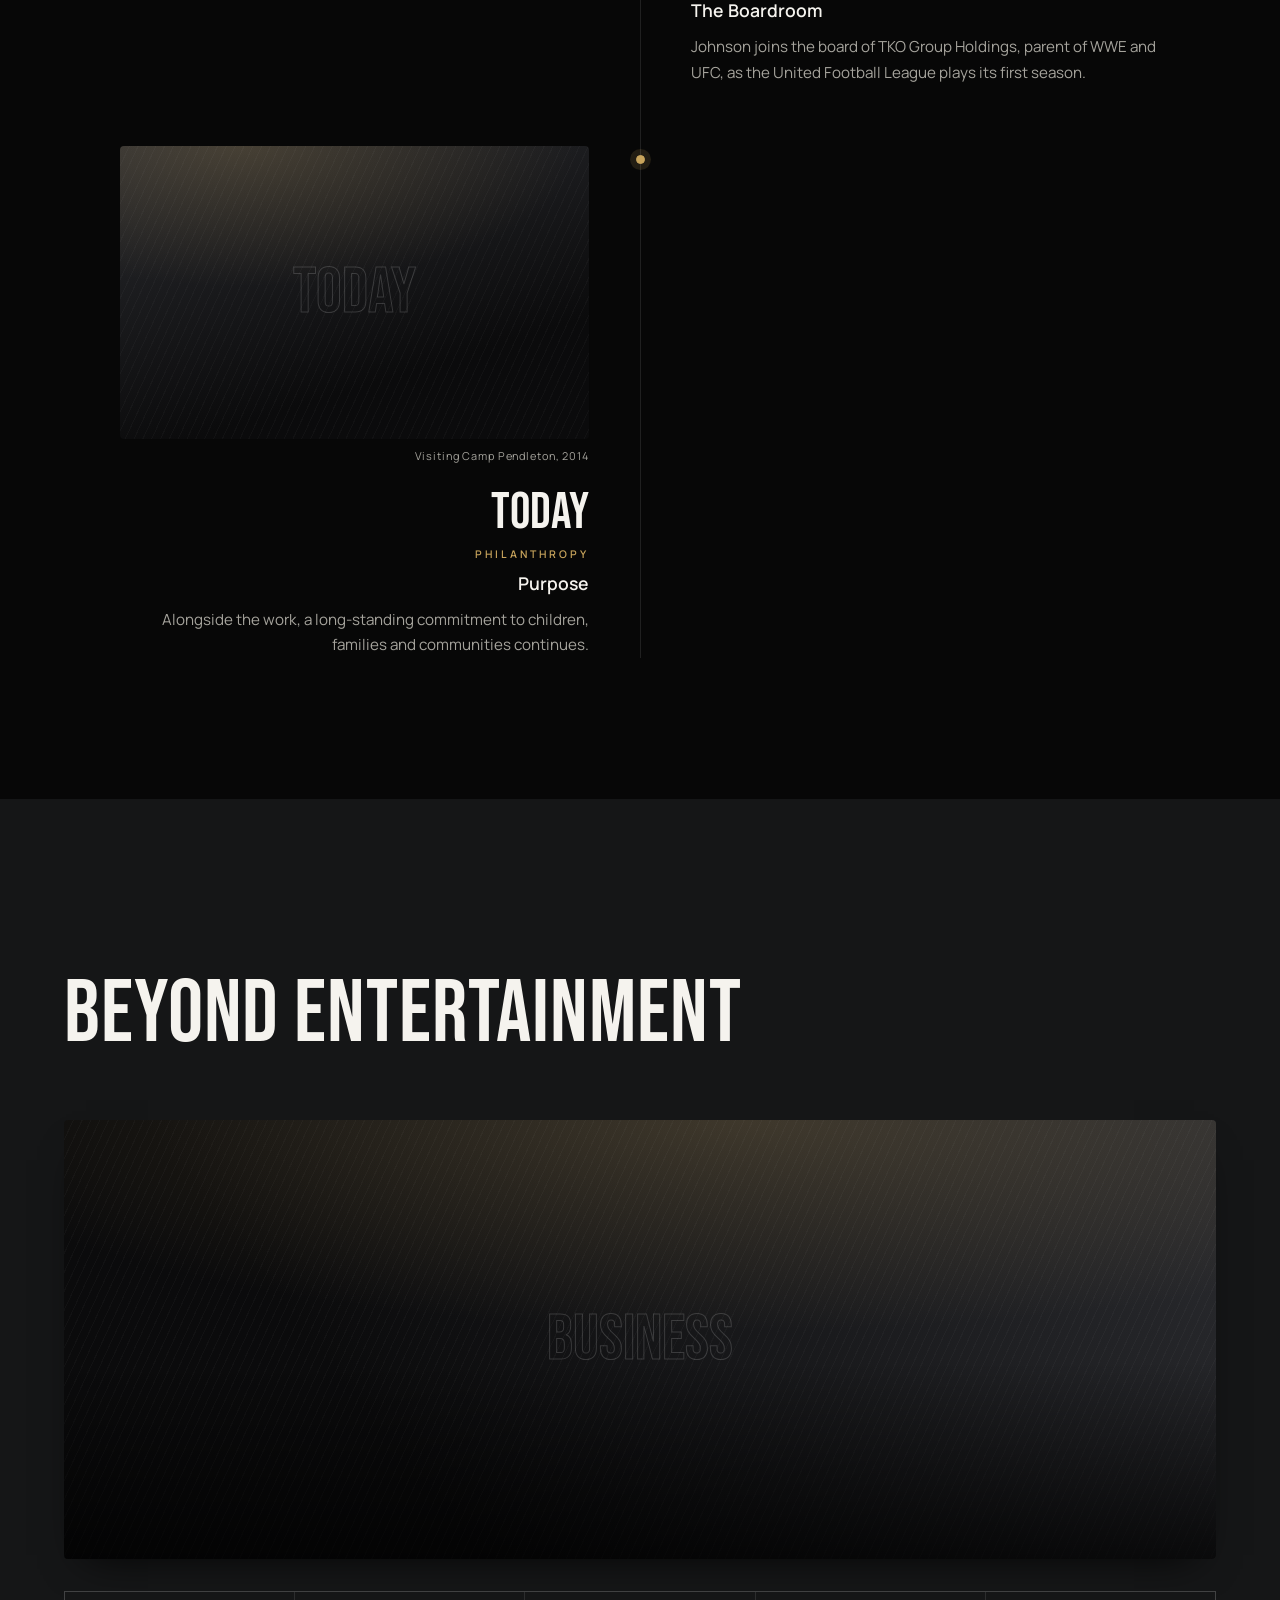
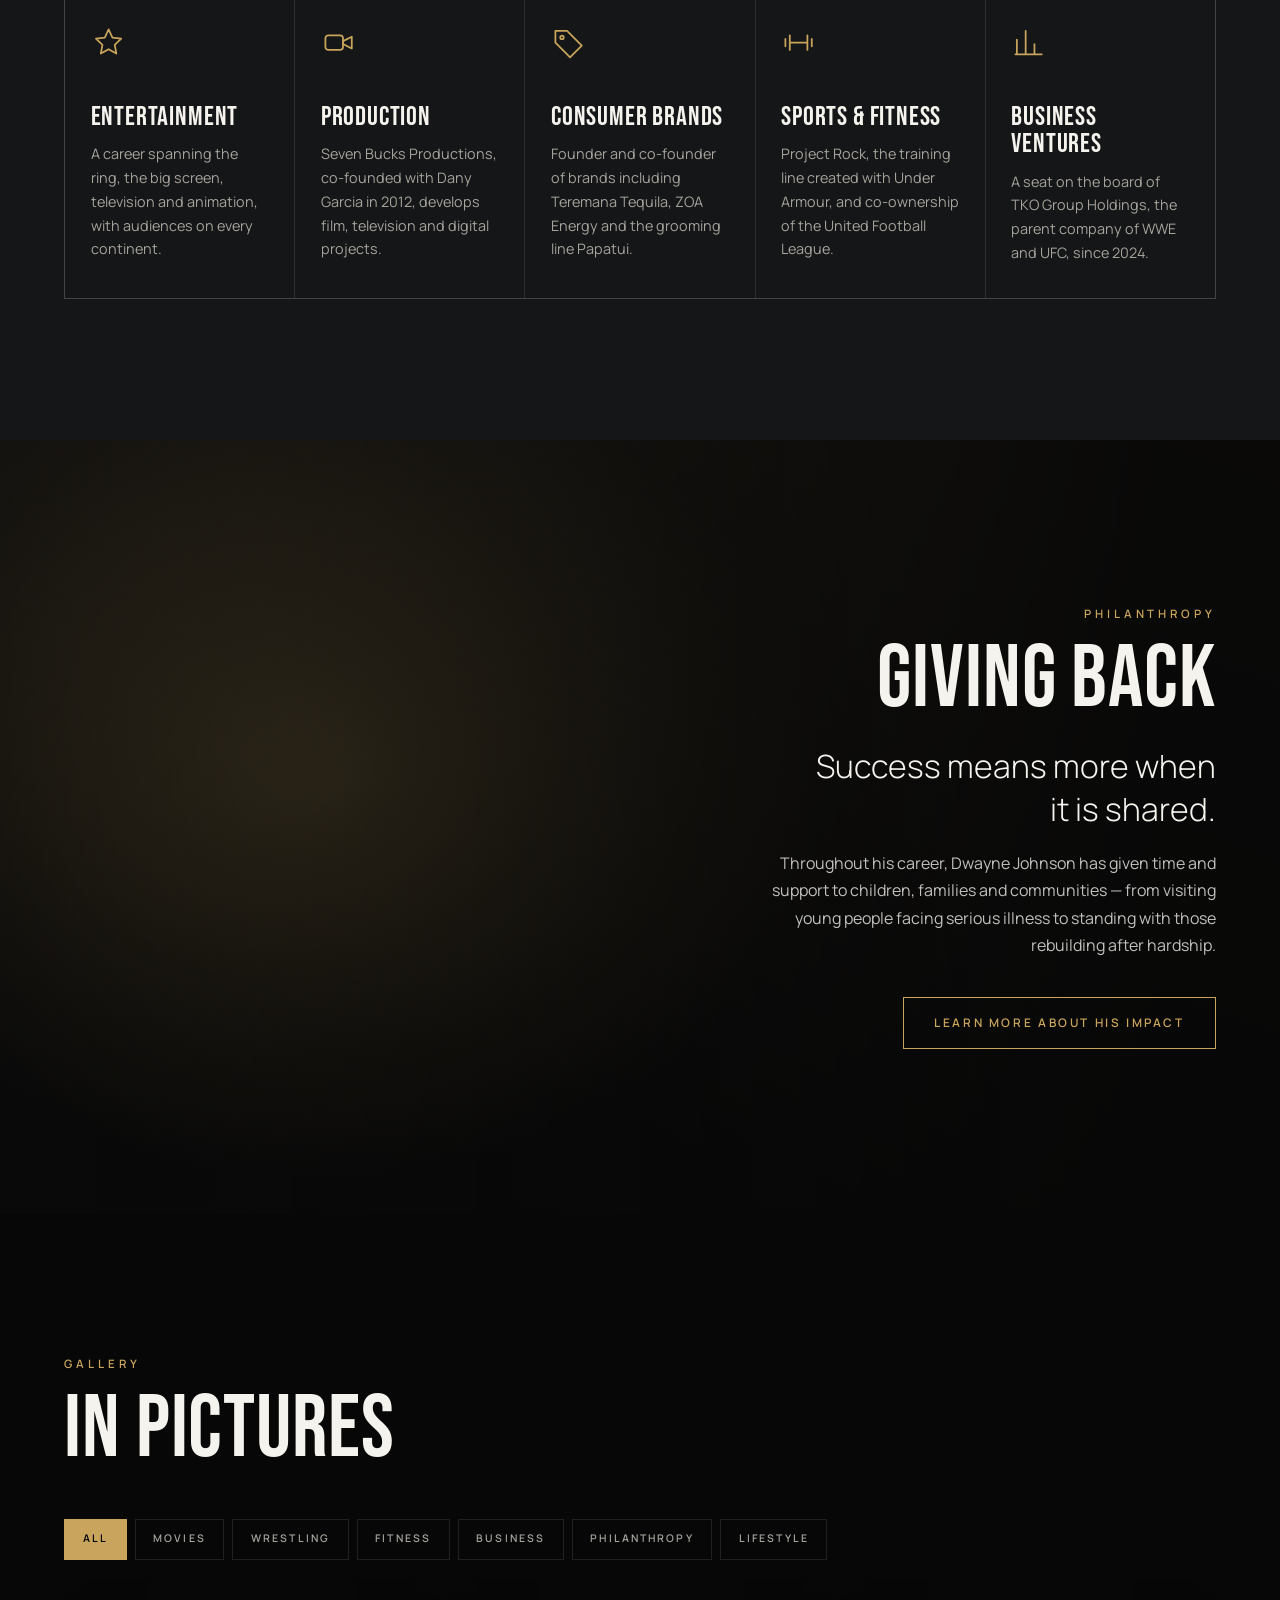
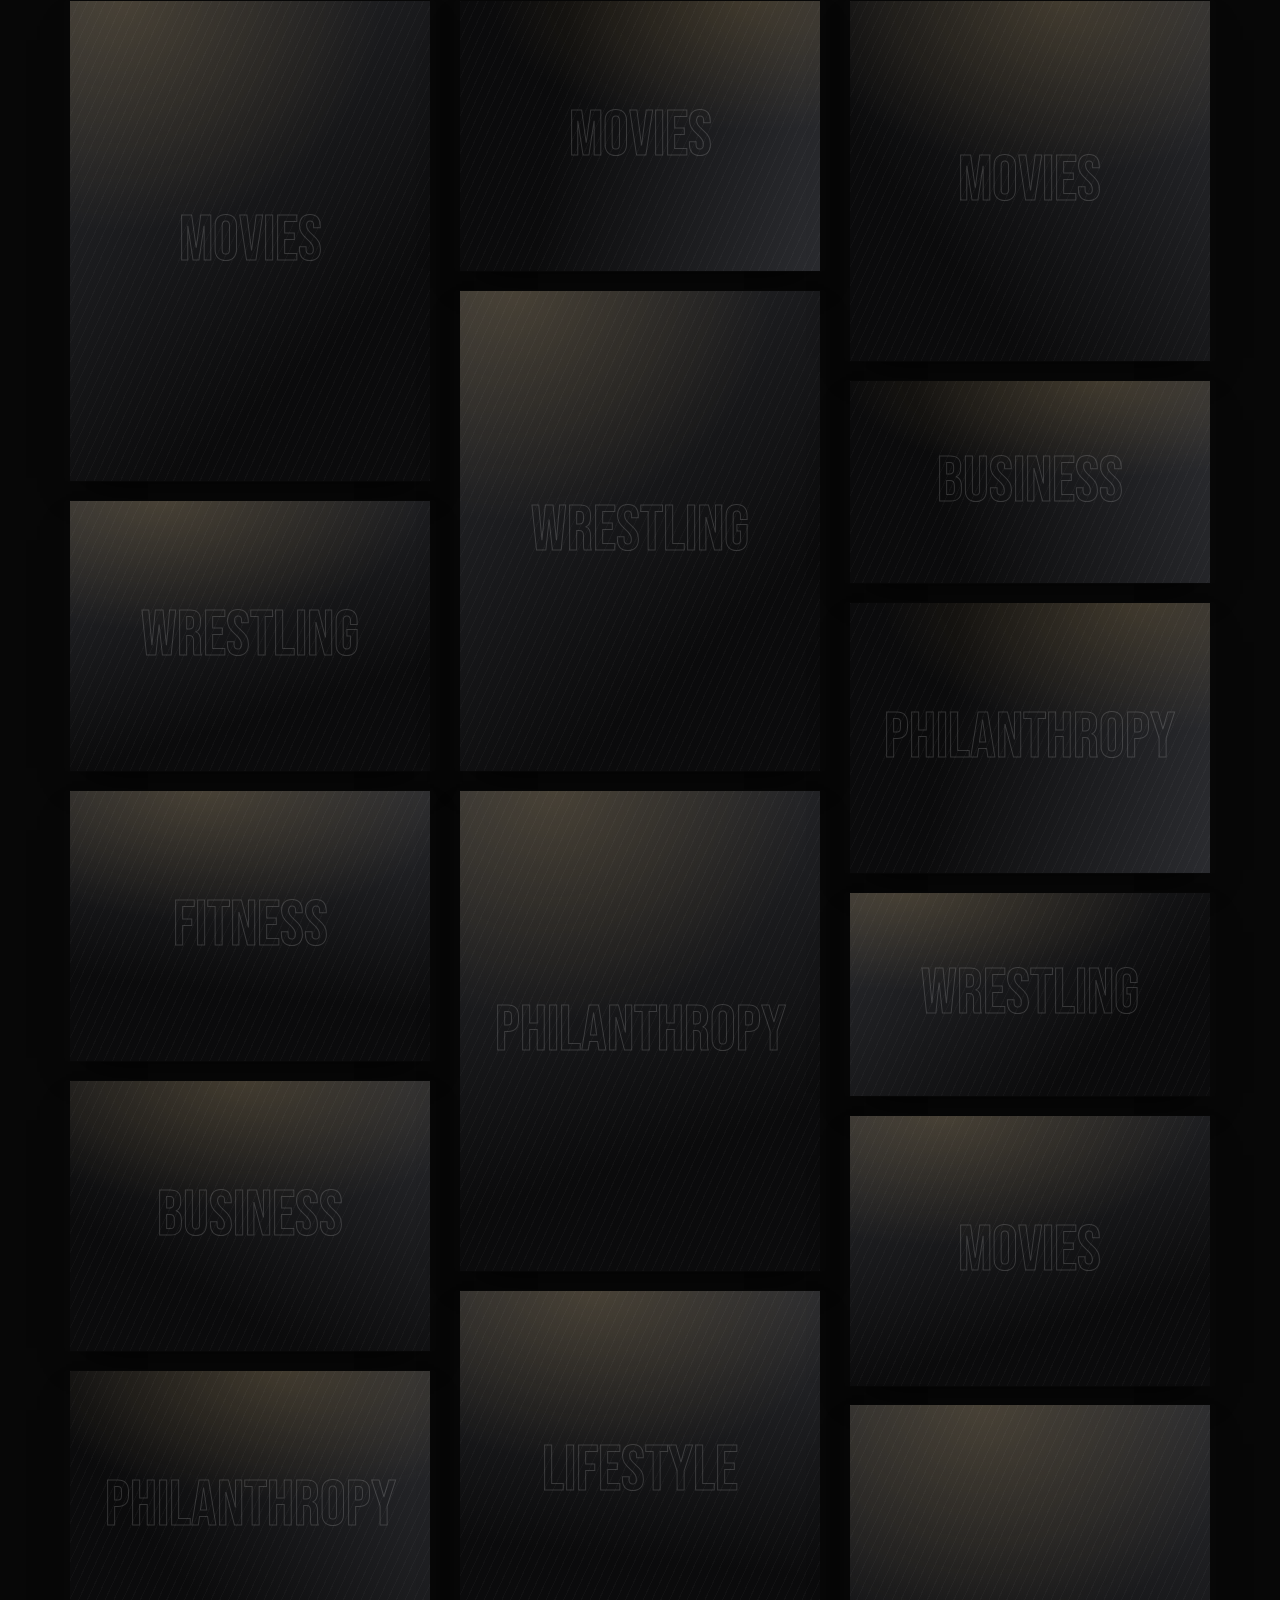
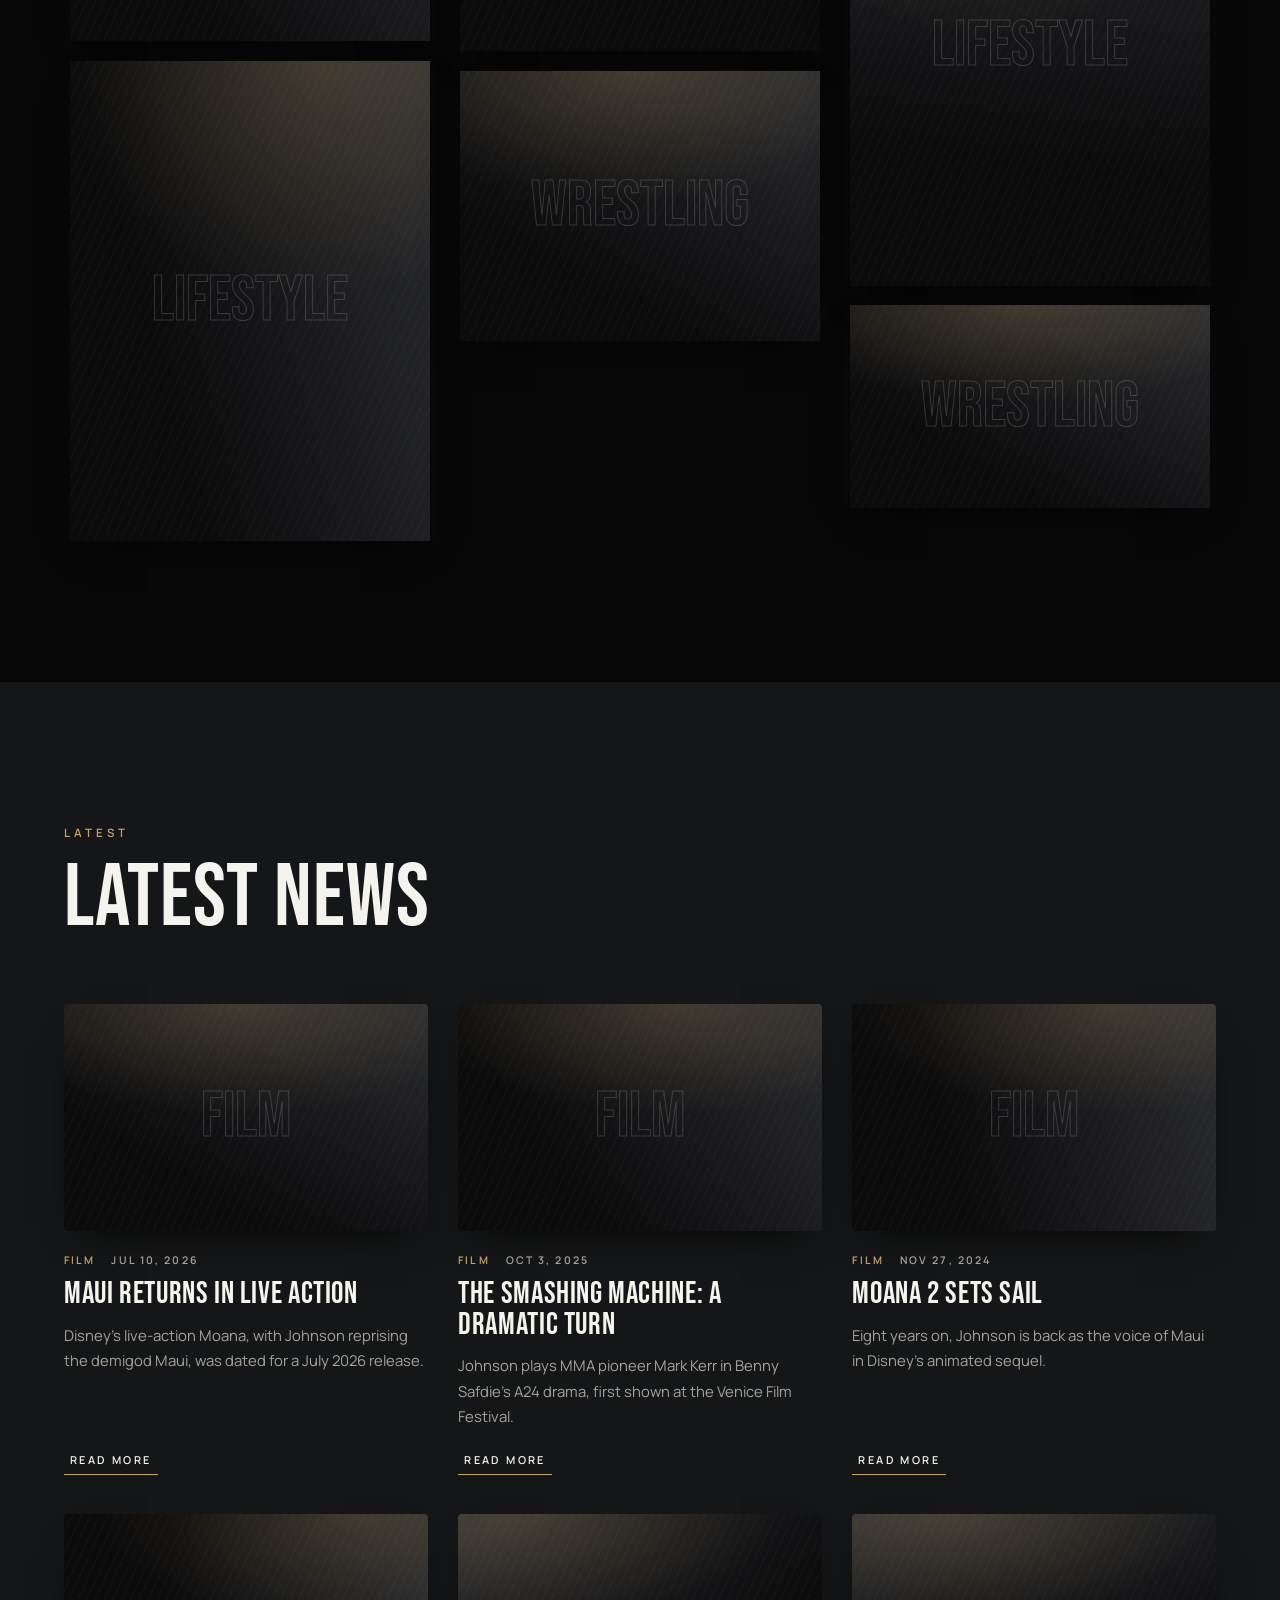
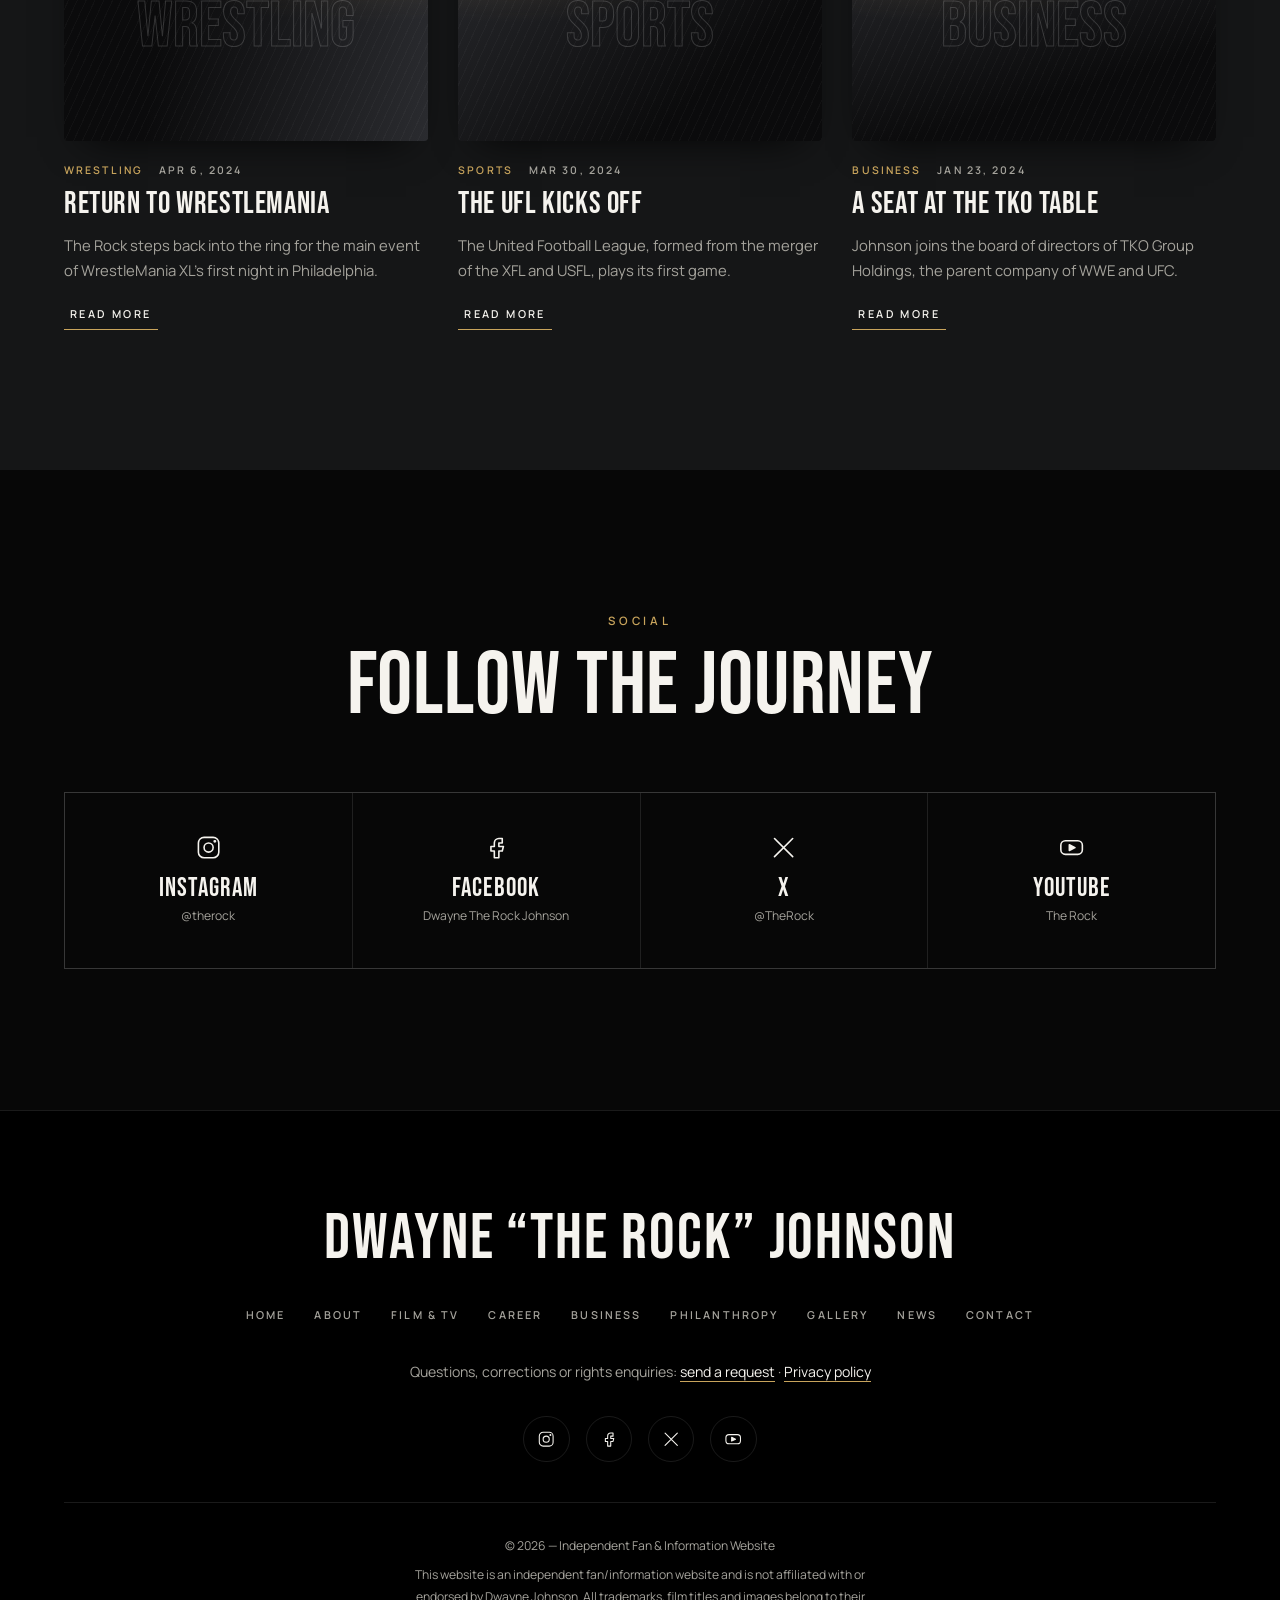
==== commit cda0440b: "Keep form values stable when the browser translates the page Request-type and country options get fi" ====
--- a/index.html
+++ b/index.html
@@ -22,7 +22,7 @@
   <a class="skip" href="#main">Skip to content</a>
 
   <header class="nav" id="nav">
-    <a class="nav__brand" href="#home" aria-label="Dwayne “The Rock” Johnson — home">THE&nbsp;ROCK</a>
+    <a class="nav__brand" translate="no" href="#home" aria-label="Dwayne “The Rock” Johnson — home">THE&nbsp;ROCK</a>
     <button class="nav__toggle" id="navToggle" aria-expanded="false" aria-controls="navMenu" aria-label="Menu"><span></span><span></span></button>
     <nav class="nav__menu" id="navMenu" aria-label="Primary">
       <a href="#about">About</a>
@@ -41,7 +41,7 @@
       <div class="hero__bg" id="heroBg" aria-hidden="true"></div>
       <div class="hero__shade" aria-hidden="true"></div>
       <div class="hero__inner">
-        <h1 class="hero__title">
+        <h1 class="hero__title" translate="no">
           <span>Dwayne</span>
           <span class="gold">“The Rock”</span>
           <span>Johnson</span>
@@ -133,7 +133,7 @@
 
   <footer class="footer" id="contact">
     <div class="wrap">
-      <p class="footer__name">Dwayne “The Rock” Johnson</p>
+      <p class="footer__name" translate="no">Dwayne “The Rock” Johnson</p>
       <nav class="footer__nav" aria-label="Footer">
         <a href="#home">Home</a>
         <a href="#about">About</a>
